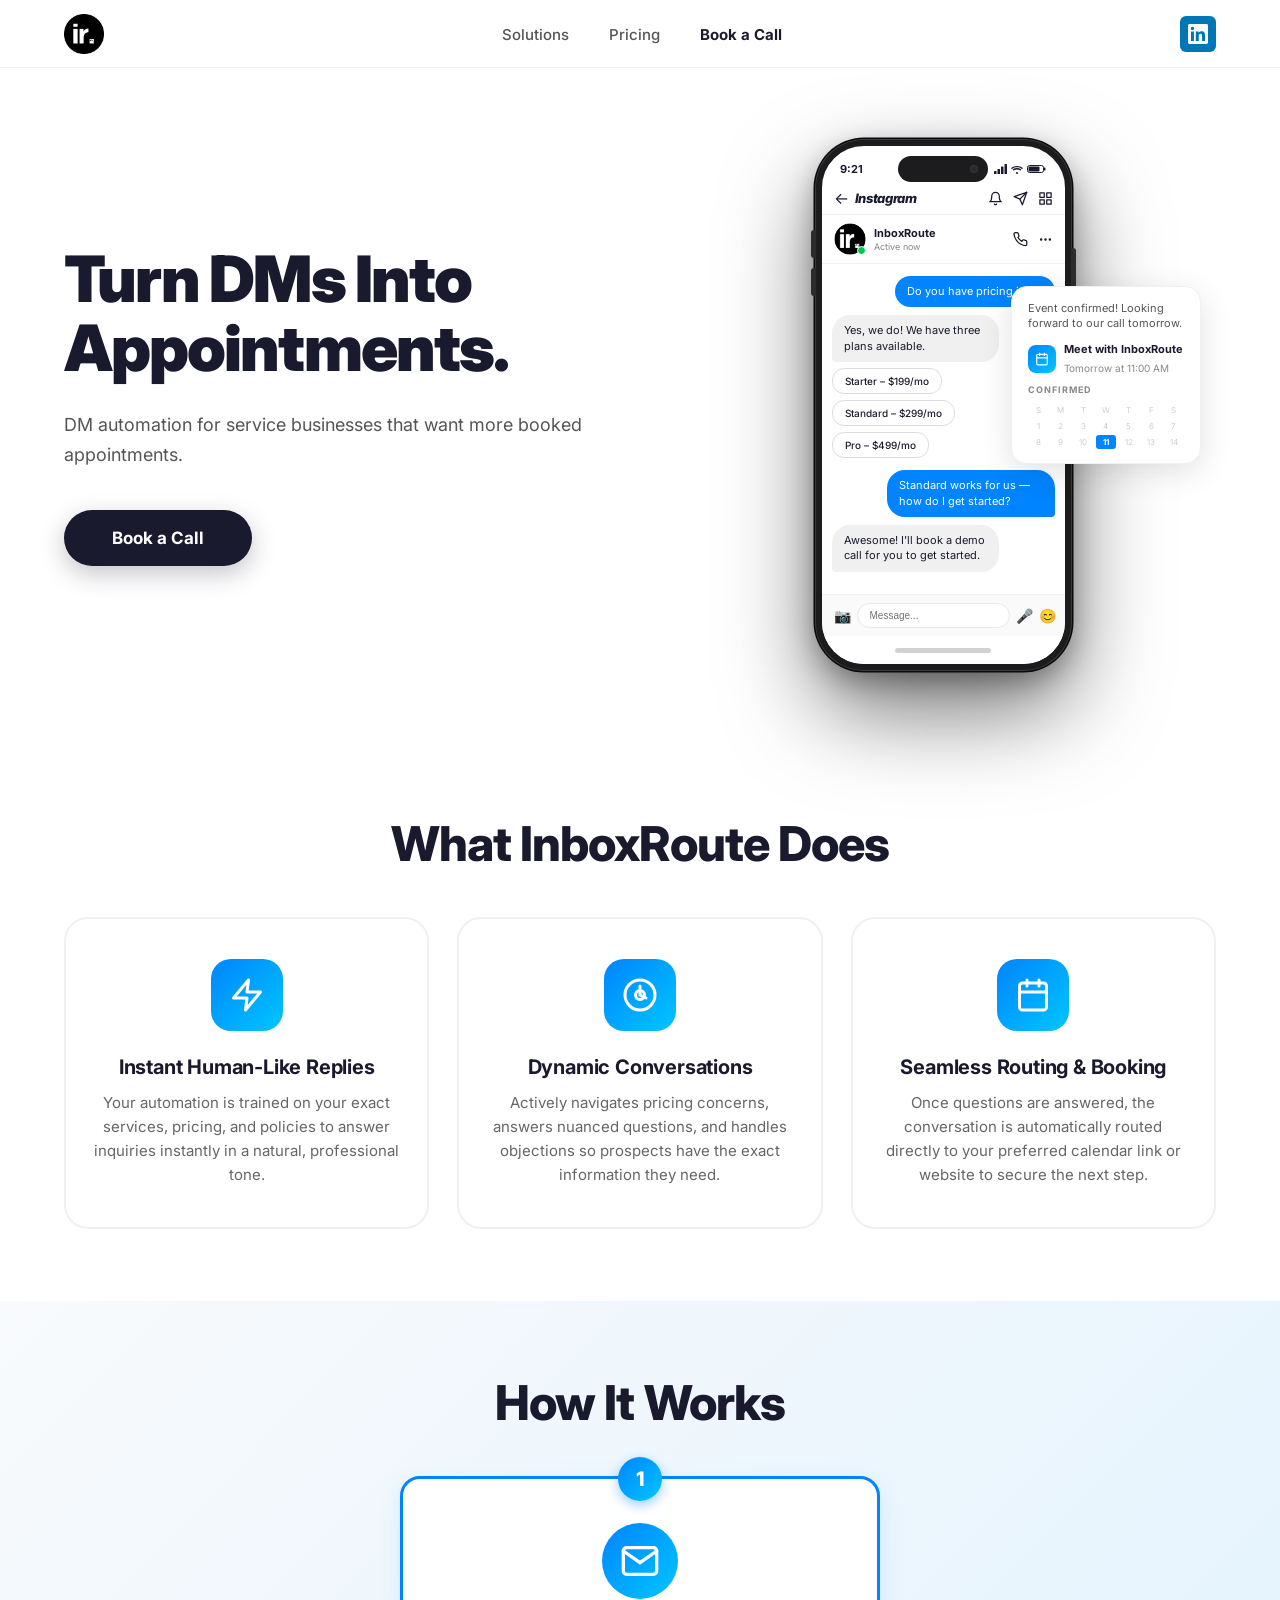
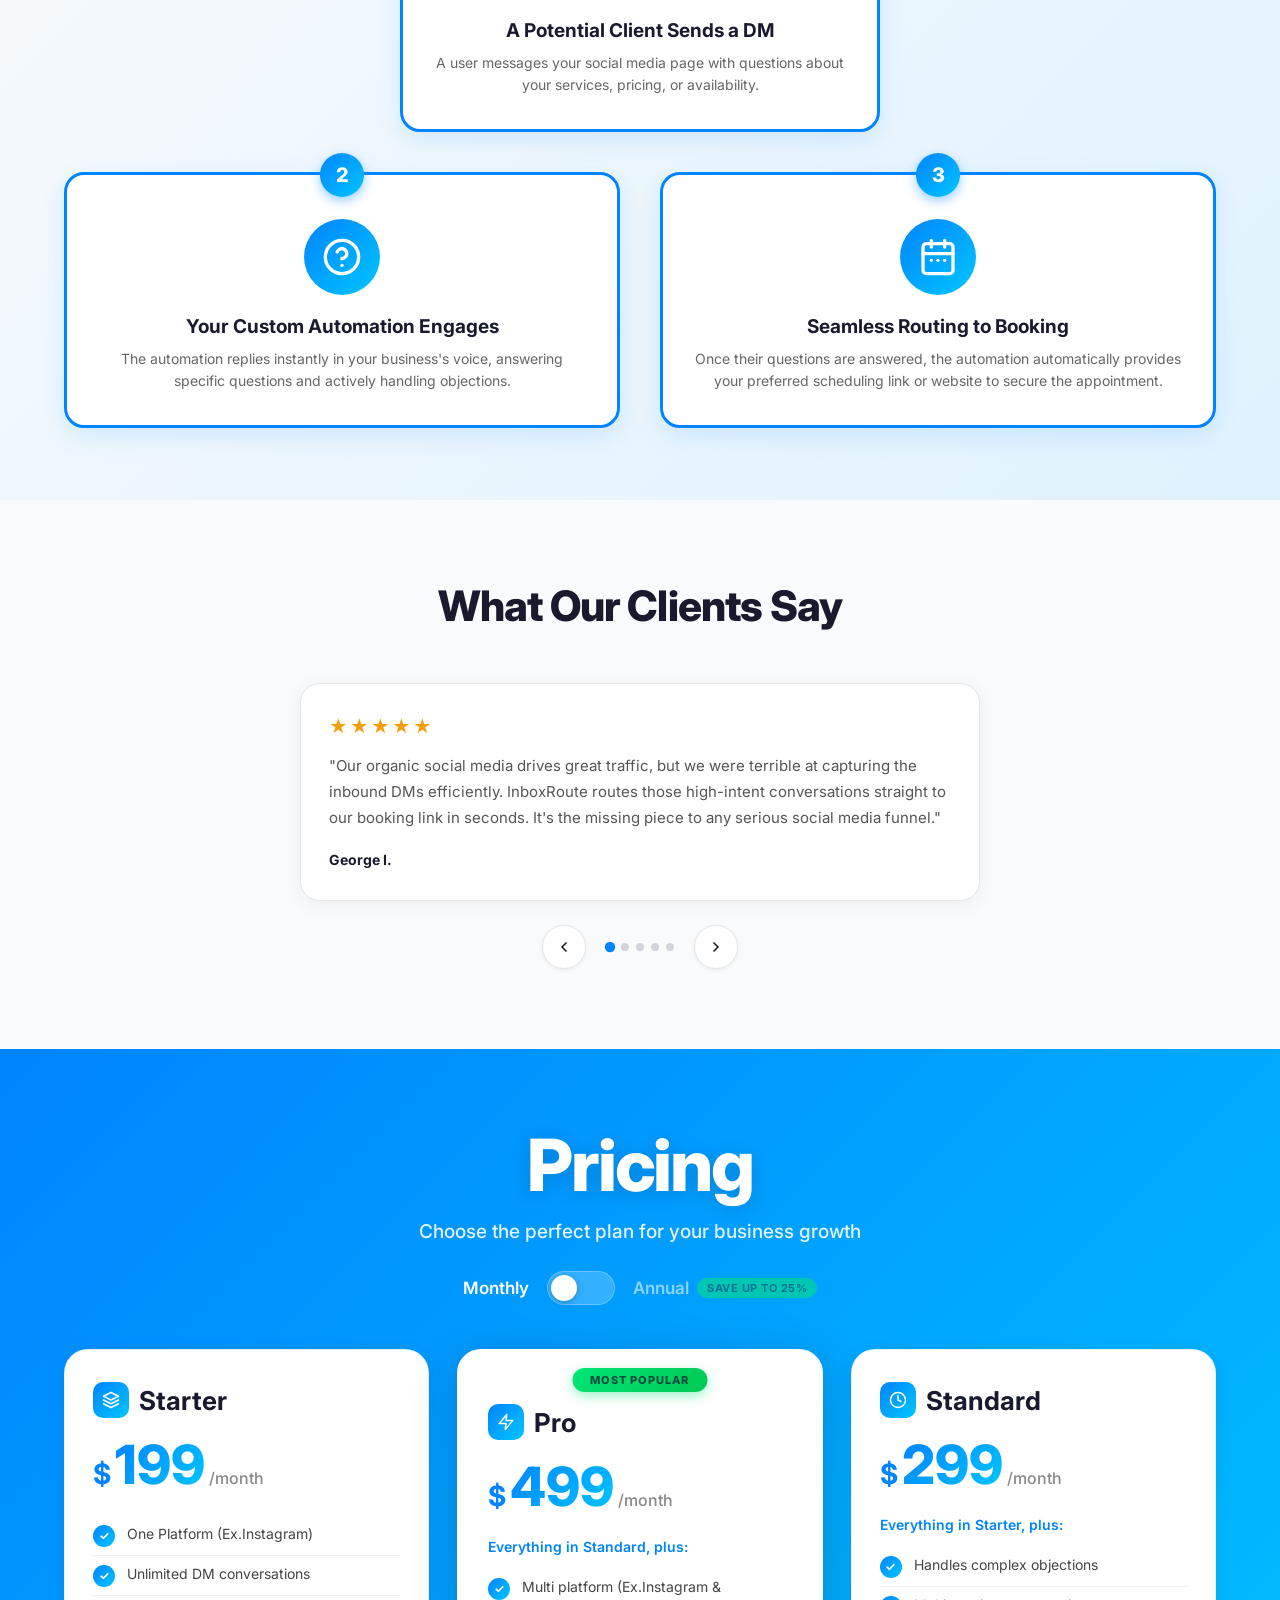
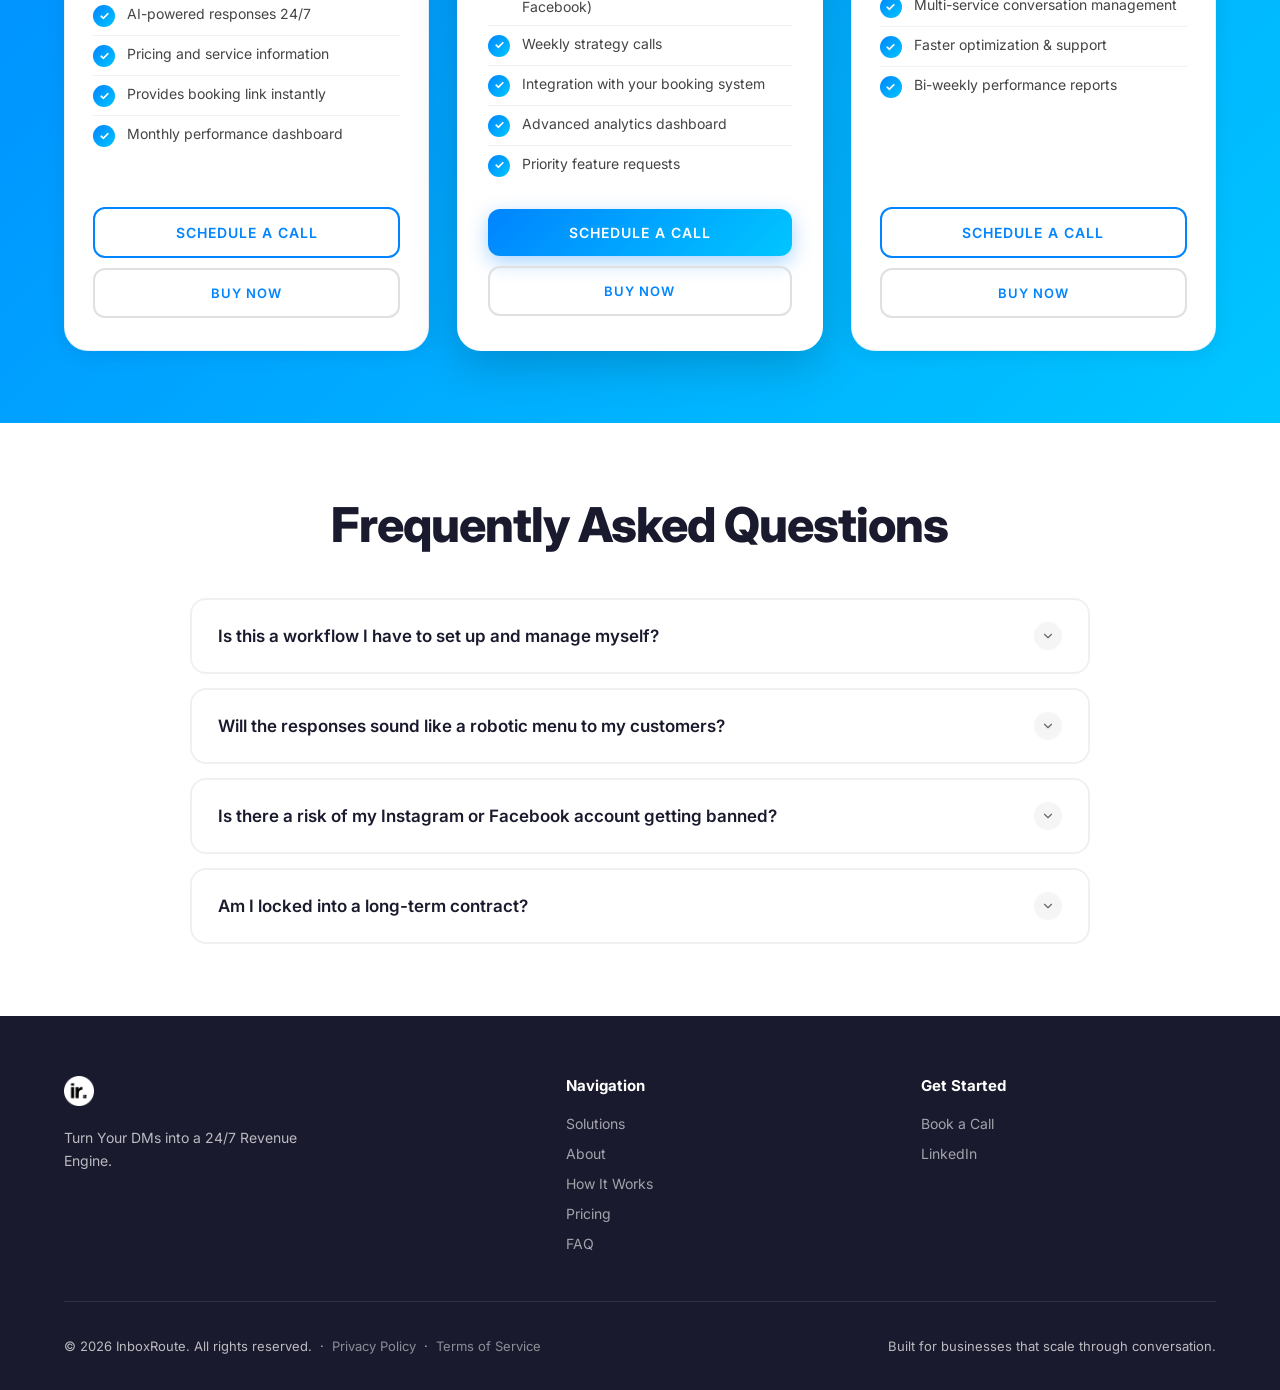
==== index.html @ c1c2c9fc "Update pricing copy and fix FAQ question grammar Co-Authored-By: Claude Sonnet 4.6 <noreply@anthropi" ====
<!DOCTYPE html>
<html lang="en">
<head>
  <meta charset="UTF-8">
  <meta name="viewport" content="width=device-width, initial-scale=1.0">
  <meta name="description" content="Turn Instagram &amp; Facebook DMs into booked calls automatically. InboxRoute builds custom AI conversation workflows that reply, qualify, and close — 24/7.">
  <link rel="canonical" href="https://www.inboxroute.net/">
  <meta property="og:type" content="website">
  <meta property="og:site_name" content="InboxRoute">
  <meta property="og:title" content="InboxRoute | Turn DMs Into Appointments">
  <meta property="og:description" content="Turn Instagram &amp; Facebook DMs into booked calls automatically. InboxRoute builds custom AI conversation workflows that reply, qualify, and close — 24/7.">
  <meta property="og:url" content="https://www.inboxroute.net/">
  <meta property="og:image" content="https://www.inboxroute.net/og-image.png">
  <meta property="og:image:width" content="1200">
  <meta property="og:image:height" content="630">
  <meta property="og:image:alt" content="InboxRoute — Turn Your DMs into a 24/7 Revenue Engine">
  <meta name="twitter:card" content="summary">
  <meta name="twitter:title" content="InboxRoute | Turn DMs Into Appointments">
  <meta name="twitter:description" content="Turn Instagram &amp; Facebook DMs into booked calls automatically. InboxRoute builds custom AI conversation workflows that reply, qualify, and close — 24/7.">
  <meta name="twitter:image" content="https://www.inboxroute.net/og-image.png">
  <title>InboxRoute | Turn DMs Into Appointments</title>
  <link rel="icon" type="image/x-icon" href="/favicon.ico">
  <link rel="apple-touch-icon" sizes="180x180" href="/apple-touch-icon.png">
  <link rel="icon" type="image/png" sizes="32x32" href="/favicon-32x32.png">
  <link rel="icon" type="image/png" sizes="16x16" href="/favicon-16x16.png">
  <link rel="preconnect" href="https://fonts.googleapis.com">
  <link rel="preconnect" href="https://fonts.gstatic.com" crossorigin>
  <link href="https://fonts.googleapis.com/css2?family=Inter:wght@400;700;800&display=swap" rel="stylesheet">
  <link rel="stylesheet" href="/main.css">
  <style>
    .pricing-screenshot {
      text-align: center;
      margin: 32px 0;
    }

    .pricing-screenshot img {
      max-width: 100%;
      border-radius: 12px;
      box-shadow: 0 4px 24px rgba(0,0,0,0.10);
    }

    /* ─── HERO ────────────────────────────────────────────── */
    .hero-section {
      padding: 0;
      background: #fff;
    }

    .hero {
      display: grid;
      grid-template-columns: 1fr 1fr;
      align-items: center;
      gap: 60px;
      padding: 72px clamp(24px, 5%, 80px);
      max-width: 1500px;
      margin: 0 auto;
    }

    .hero-content {
      max-width: 580px;
    }

    .hero-content h1 {
      font-size: clamp(36px, 5vw, 64px);
      font-weight: 900;
      color: #1a1a2e;
      line-height: 1.08;
      letter-spacing: -0.03em;
      margin-bottom: 28px;
    }

    .hero-content p {
      font-size: clamp(15px, 1.5vw, 18px);
      line-height: 1.65;
      color: #555;
      margin-bottom: 40px;
      max-width: 520px;
    }

    .hero-cta {
      display: inline-block;
      padding: 18px 48px;
      background: #1a1a2e;
      color: white;
      text-decoration: none;
      border-radius: 50px;
      font-size: 17px;
      font-weight: 700;
      transition: all 0.3s ease;
      box-shadow: 0 8px 24px rgba(26,26,46,0.25);
    }

    .hero-cta:hover {
      background: #000;
      transform: translateY(-2px);
      box-shadow: 0 12px 32px rgba(26,26,46,0.35);
    }

    /* Phone mockup */
    .hero-visual {
      display: flex;
      justify-content: center;
      align-items: center;
      position: relative;
    }

    .phone-wrap {
      position: relative;
      width: 255px;
    }

    .phone-frame {
      width: 255px;
      background: #fff;
      border-radius: 48px;
      border: 6px solid #1c1c1e;
      box-shadow:
        0 0 0 1px #3a3a3c,
        0 0 0 2.5px #0a0a0a,
        inset 0 0 0 1px rgba(255,255,255,0.05),
        0 40px 90px rgba(0,0,0,0.55),
        0 10px 28px rgba(0,0,0,0.32);
      overflow: hidden;
      position: relative;
    }

    /* Dynamic Island pill */
    .phone-notch {
      width: 90px;
      height: 26px;
      background: #1c1c1e;
      border-radius: 13px;
      flex-shrink: 0;
      display: flex;
      align-items: center;
      justify-content: flex-end;
      padding-right: 10px;
    }

    .phone-camera {
      width: 8px;
      height: 8px;
      background: #2a2a2c;
      border: 1.5px solid rgba(255,255,255,0.06);
      border-radius: 50%;
    }

    /* Side hardware buttons */
    .phone-side-btn {
      position: absolute;
      background: #2c2c2e;
      z-index: 3;
    }

    .phone-vol-up {
      left: -5px;
      top: 90px;
      width: 5px;
      height: 28px;
      border-radius: 3px 0 0 3px;
    }

    .phone-vol-down {
      left: -5px;
      top: 128px;
      width: 5px;
      height: 28px;
      border-radius: 3px 0 0 3px;
    }

    .phone-power {
      right: -5px;
      top: 108px;
      width: 5px;
      height: 52px;
      border-radius: 0 3px 3px 0;
    }

    /* Home indicator */
    .phone-home-bar {
      height: 28px;
      display: flex;
      align-items: center;
      justify-content: center;
      background: #fff;
    }

    .phone-home-pill {
      width: 96px;
      height: 5px;
      background: rgba(0,0,0,0.18);
      border-radius: 3px;
    }

    .phone-top-bar {
      display: grid;
      grid-template-columns: 1fr auto 1fr;
      align-items: center;
      padding: 10px 18px 2px;
      font-size: 11px;
      font-weight: 700;
      color: #1a1a2e;
    }

    .phone-status-icons {
      display: flex;
      align-items: center;
      gap: 4px;
      justify-self: end;
    }

    /* Instagram-style top nav */
    .phone-ig-nav {
      display: flex;
      align-items: center;
      justify-content: space-between;
      padding: 6px 12px 8px;
      border-bottom: 1px solid #f0f0f0;
    }

    .phone-ig-nav-left {
      display: flex;
      align-items: center;
      gap: 6px;
    }

    .phone-ig-back {
      font-size: 16px;
      color: #1a1a2e;
      line-height: 1;
    }

    .phone-ig-logo {
      font-size: 13px;
      font-weight: 800;
      color: #1a1a2e;
      font-style: italic;
      letter-spacing: -0.3px;
    }

    .phone-ig-nav-icons {
      display: flex;
      align-items: center;
      gap: 10px;
    }

    .phone-ig-nav-icons svg {
      width: 15px;
      height: 15px;
      stroke: #1a1a2e;
    }

    /* DM thread header */
    .phone-header {
      display: flex;
      align-items: center;
      gap: 8px;
      padding: 8px 12px;
      border-bottom: 1px solid #f0f0f0;
    }

    .phone-header-back {
      font-size: 18px;
      color: #1a1a2e;
    }

    .phone-header-avatar-wrap {
      position: relative;
      flex-shrink: 0;
    }

    .phone-header-avatar {
      width: 32px;
      height: 32px;
      border-radius: 50%;
      object-fit: cover;
      display: block;
    }

    .phone-online-dot {
      position: absolute;
      bottom: 0;
      right: 0;
      width: 9px;
      height: 9px;
      background: #00c853;
      border-radius: 50%;
      border: 1.5px solid white;
    }

    .phone-header-info {
      flex: 1;
    }

    .phone-header-name {
      font-size: 11px;
      font-weight: 700;
      color: #1a1a2e;
    }

    .phone-header-status {
      font-size: 9px;
      color: #888;
      margin-top: 1px;
    }

    .phone-header-actions {
      display: flex;
      gap: 10px;
    }

    .phone-header-actions svg {
      width: 15px;
      height: 15px;
      stroke: #1a1a2e;
    }

    .phone-chat {
      padding: 12px 10px;
      display: flex;
      flex-direction: column;
      gap: 8px;
      background: #fff;
      min-height: 330px;
    }

    .bubble {
      max-width: 75%;
      padding: 8px 12px;
      border-radius: 18px;
      font-size: 11px;
      line-height: 1.4;
    }

    .bubble-out {
      background: #0084ff;
      color: white;
      border-bottom-right-radius: 4px;
      align-self: flex-end;
    }

    .bubble-in {
      background: #f0f0f0;
      color: #1a1a2e;
      border-bottom-left-radius: 4px;
      align-self: flex-start;
    }

    .option-btn {
      background: white;
      border: 1px solid #ddd;
      border-radius: 12px;
      padding: 6px 12px;
      font-size: 10px;
      font-weight: 500;
      color: #1a1a2e;
      align-self: flex-start;
      margin-top: -2px;
    }

    .phone-input-bar {
      display: flex;
      align-items: center;
      gap: 6px;
      padding: 8px 12px;
      border-top: 1px solid #f0f0f0;
      background: #fafafa;
    }

    .phone-input-bar input {
      flex: 1;
      border: 1px solid #e8e8e8;
      border-radius: 20px;
      padding: 6px 12px;
      font-size: 10px;
      outline: none;
      color: #999;
      background: white;
    }

    .phone-input-icon {
      font-size: 14px;
      color: #aaa;
      line-height: 1;
    }

    .bubble-gap {
      margin-top: 4px;
    }

    /* Floating calendar card */
    .float-card {
      position: absolute;
      left: calc(50% + 68px);
      top: 38%;
      margin-top: -55px;
      background: white;
      border-radius: 16px;
      padding: 14px 16px;
      box-shadow: 0 8px 32px rgba(0,0,0,0.12);
      width: 190px;
      border: 1px solid #f0f0f0;
      animation: float 3s ease-in-out infinite;
      z-index: 10;
      will-change: transform;
    }

    .float-card-confirm {
      right: -130px;
      top: 40px;
    }

    @keyframes float {
      0%, 100% { transform: translateY(0); }
      50% { transform: translateY(-8px); }
    }

    .float-card-text {
      font-size: 11px;
      color: #555;
      line-height: 1.4;
      margin-bottom: 10px;
    }

    .float-card-meeting {
      display: flex;
      align-items: center;
      gap: 8px;
      margin-bottom: 8px;
    }

    .float-card-icon {
      width: 28px;
      height: 28px;
      background: linear-gradient(135deg, #0084ff, #00c6ff);
      border-radius: 8px;
      display: flex;
      align-items: center;
      justify-content: center;
      flex-shrink: 0;
    }

    .float-card-meeting-info strong {
      display: block;
      font-size: 11px;
      font-weight: 700;
      color: #1a1a2e;
    }

    .float-card-meeting-info span {
      font-size: 10px;
      color: #888;
    }

    .float-confirmed {
      font-size: 9px;
      font-weight: 700;
      color: #888;
      letter-spacing: 1px;
      text-transform: uppercase;
      margin-bottom: 8px;
    }

    .float-mini-cal {
      display: grid;
      grid-template-columns: repeat(7, 1fr);
      gap: 2px;
    }

    .float-mini-cal span {
      text-align: center;
      font-size: 8px;
      padding: 2px;
      color: #ccc;
      border-radius: 3px;
    }

    .float-mini-cal span.active {
      background: #0084ff;
      color: white;
      font-weight: 700;
    }

    /* ─── MOBILE HERO VISUAL ───────────────────────────────── */
    .mobile-chat-view {
      display: none;
      width: 100%;
    }

    .mobile-hero-card {
      background: linear-gradient(145deg, #1a1a2e 0%, #1e2d5a 100%);
      border-radius: 28px;
      padding: 28px 24px 24px;
      margin-bottom: 14px;
      position: relative;
      overflow: hidden;
    }

    .mobile-hero-card::before {
      content: '';
      position: absolute;
      top: -60px;
      right: -60px;
      width: 180px;
      height: 180px;
      background: radial-gradient(circle, rgba(0,132,255,0.12) 0%, transparent 70%);
      pointer-events: none;
    }

    .mobile-live-badge {
      display: inline-flex;
      align-items: center;
      gap: 6px;
      background: rgba(0,200,83,0.15);
      border: 1px solid rgba(0,200,83,0.3);
      border-radius: 20px;
      padding: 4px 12px;
      font-size: 11px;
      font-weight: 700;
      color: #00c853;
      letter-spacing: 0.5px;
      margin-bottom: 24px;
    }

    .mobile-live-dot {
      width: 7px;
      height: 7px;
      background: #00c853;
      border-radius: 50%;
      animation: pulse-dot 2s ease-in-out infinite;
    }

    @keyframes pulse-dot {
      0%, 100% { opacity: 1; transform: scale(1); }
      50% { opacity: 0.5; transform: scale(0.8); }
    }

    .mobile-flow {
      display: flex;
      flex-direction: column;
      gap: 20px;
      position: relative;
    }

    /* Single connector line from centre of icon 1 to centre of icon 3 */
    .mobile-flow::before {
      content: '';
      position: absolute;
      left: 19px;
      top: 20px;
      bottom: 20px;
      width: 2px;
      background: rgba(255,255,255,0.12);
      z-index: 0;
    }

    .mobile-flow-step {
      display: flex;
      align-items: flex-start;
      gap: 16px;
      position: relative;
      z-index: 1;
    }

    .mobile-flow-icon-wrap {
      flex: 0 0 40px;
      height: 40px;
      border-radius: 14px;
      display: flex;
      align-items: center;
      justify-content: center;
    }

    .mobile-flow-icon-wrap.step-dm {
      background: rgba(255,255,255,0.1);
    }

    .mobile-flow-icon-wrap.step-ai {
      background: linear-gradient(135deg, #0084ff, #00c6ff);
    }

    .mobile-flow-icon-wrap.step-booked {
      background: linear-gradient(135deg, #00c853, #00e676);
    }

    .mobile-flow-label {
      flex: 1;
      min-width: 0;
      padding-top: 2px;
      text-align: left;
    }

    .mobile-flow-title {
      font-size: 14px;
      font-weight: 700;
      color: #fff;
      margin-bottom: 4px;
    }

    .mobile-flow-sub {
      font-size: 12px;
      color: rgba(255,255,255,0.55);
    }

    .mobile-stats-row {
      display: grid;
      grid-template-columns: repeat(3, 1fr);
      gap: 10px;
    }

    .mobile-stat-card {
      background: white;
      border-radius: 18px;
      padding: 16px 8px;
      border: 1px solid #f0f0f0;
      box-shadow: 0 4px 16px rgba(0,0,0,0.06);
      display: flex;
      flex-direction: column;
      align-items: center;
      justify-content: center;
      text-align: center;
    }

    .mobile-stat-number {
      font-size: 22px;
      font-weight: 900;
      color: #1a1a2e;
      letter-spacing: -0.03em;
      line-height: 1;
      margin-bottom: 5px;
      display: block;
      width: 100%;
      text-align: center;
    }

    .mobile-stat-label {
      font-size: 10px;
      color: #888;
      font-weight: 600;
      text-transform: uppercase;
      letter-spacing: 0.5px;
      display: block;
      width: 100%;
      text-align: center;
    }

    /* ─── SECTIONS ────────────────────────────────────────── */
    section {
      padding: 72px clamp(24px, 5%, 80px);
    }

    .section-inner {
      max-width: 1440px;
      margin: 0 auto;
    }

    .section-title {
      text-align: center;
      font-size: clamp(28px, 4vw, 48px);
      font-weight: 800;
      color: #1a1a2e;
      letter-spacing: -0.02em;
      margin-bottom: 44px;
    }

    /* ─── FEATURES ────────────────────────────────────────── */
    #solutions {
      background: #fff;
    }

    .features-grid {
      display: grid;
      grid-template-columns: repeat(3, 1fr);
      gap: 28px;
    }

    .feature-card {
      text-align: center;
      padding: 40px 28px;
      border: 2px solid #f0f0f0;
      border-radius: 24px;
      transition: all 0.4s cubic-bezier(0.34,1.56,0.64,1);
    }

    .feature-card:hover {
      border-color: #0084ff;
      transform: translateY(-6px);
      box-shadow: 0 20px 60px rgba(0,132,255,0.15);
    }

    .feature-icon {
      width: 72px;
      height: 72px;
      margin: 0 auto 24px;
      background: linear-gradient(135deg, #0084ff, #00c6ff);
      border-radius: 20px;
      display: flex;
      align-items: center;
      justify-content: center;
      transition: transform 0.4s cubic-bezier(0.34,1.56,0.64,1);
    }

    .feature-card:hover .feature-icon {
      transform: scale(1.1);
      box-shadow: 0 8px 24px rgba(0,132,255,0.3);
    }

    .feature-title {
      font-size: 20px;
      font-weight: 700;
      color: #1a1a2e;
      margin-bottom: 12px;
      letter-spacing: -0.01em;
    }

    .feature-desc {
      font-size: 15px;
      line-height: 1.6;
      color: #666;
    }

    /* ─── HOW IT WORKS ────────────────────────────────────── */
    #how-it-works {
      background: linear-gradient(135deg, #f8fafc 0%, #e0f2fe 100%);
    }

    .hiw-inner {
      max-width: 1320px;
      margin: 0 auto;
    }

    .steps-grid {
      display: grid;
      grid-template-columns: 1fr 1fr;
      gap: 40px;
    }

    .step-1 {
      grid-column: 1 / 3;
      display: flex;
      justify-content: center;
    }

    .step-1 .step-card {
      max-width: 480px;
      width: 100%;
    }

    .step-card {
      position: relative;
      text-align: center;
      padding: 44px 28px 32px;
      background: white;
      border-radius: 20px;
      border: 3px solid #0084ff;
      box-shadow: 0 8px 24px rgba(0,132,255,0.12);
      transition: all 0.4s cubic-bezier(0.34,1.56,0.64,1);
    }

    .step-card:hover {
      transform: translateY(-6px);
      box-shadow: 0 20px 60px rgba(0,132,255,0.2);
    }

    .step-num {
      position: absolute;
      top: -22px;
      left: 50%;
      transform: translateX(-50%);
      width: 44px;
      height: 44px;
      background: linear-gradient(135deg, #0084ff, #00c6ff);
      color: white;
      border-radius: 50%;
      display: flex;
      align-items: center;
      justify-content: center;
      font-size: 20px;
      font-weight: 800;
      box-shadow: 0 4px 12px rgba(0,132,255,0.4);
    }

    .step-icon {
      width: 76px;
      height: 76px;
      margin: 0 auto 20px;
      background: linear-gradient(135deg, #0084ff, #00c6ff);
      border-radius: 50%;
      display: flex;
      align-items: center;
      justify-content: center;
    }

    .step-title {
      font-size: 19px;
      font-weight: 700;
      color: #1a1a2e;
      margin-bottom: 10px;
    }

    .step-desc {
      font-size: 14px;
      line-height: 1.6;
      color: #666;
    }

    /* ─── PRICING ─────────────────────────────────────────── */
    #pricing {
      background: linear-gradient(135deg, #0084ff 0%, #00c6ff 100%);
      padding: 72px 5%;
    }

    /* ─── TESTIMONIALS ───────────────────────────────────── */
    #testimonials {
      background: #f8fafc;
      padding: 80px 5%;
    }

    .testimonials-inner {
      max-width: 1200px;
      margin: 0 auto;
    }

    .testimonials-heading {
      text-align: center;
      font-size: clamp(28px, 4vw, 42px);
      font-weight: 800;
      color: #1a1a2e;
      letter-spacing: -0.02em;
      margin-bottom: 52px;
    }

    .testimonial-card {
      background: #fff;
      border: 1.5px solid #e5e7eb;
      border-radius: 20px;
      padding: 32px 28px;
      display: flex;
      flex-direction: column;
      gap: 16px;
      box-shadow: 0 4px 20px rgba(0,0,0,0.05);
      transition: border-color 0.2s, box-shadow 0.2s, transform 0.2s;
    }

    .testimonial-card:hover {
      border-color: #0084ff;
      box-shadow: 0 8px 32px rgba(0,132,255,0.1);
      transform: translateY(-3px);
    }

    .stars {
      color: #f59e0b;
      font-size: 18px;
      letter-spacing: 2px;
    }

    .testimonial-quote {
      font-size: 15px;
      line-height: 1.75;
      color: #555;
      flex: 1;
    }

    .testimonial-author {
      font-size: 14px;
      font-weight: 700;
      color: #1a1a2e;
      margin-top: 4px;
    }

    @media (max-width: 640px) {
      #testimonials { padding: 56px 5%; }
    }

    .pricing-inner {
      max-width: 1440px;
      margin: 0 auto;
    }

    .pricing-head {
      text-align: center;
      margin-bottom: 44px;
    }

    .pricing-head h2 {
      font-size: clamp(40px, 6vw, 72px);
      font-weight: 800;
      color: white;
      letter-spacing: -0.03em;
      margin-bottom: 12px;
      text-shadow: 0 4px 20px rgba(0,0,0,0.15);
    }

    .pricing-head p {
      font-size: clamp(15px, 1.5vw, 19px);
      color: rgba(255,255,255,0.9);
      font-weight: 500;
    }

    .billing-toggle {
      display: flex;
      align-items: center;
      justify-content: center;
      gap: 18px;
      margin-top: 28px;
    }

    .toggle-label {
      font-size: 17px;
      font-weight: 600;
      color: white;
      display: flex;
      align-items: center;
      gap: 8px;
      transition: opacity 0.3s;
    }

    .toggle-label.dim { opacity: 0.55; }

    .toggle-switch {
      position: relative;
      width: 68px;
      height: 34px;
      background: rgba(255,255,255,0.2);
      border: 1px solid rgba(255,255,255,0.25);
      border-radius: 17px;
      cursor: pointer;
      transition: background 0.3s;
    }

    .toggle-knob {
      position: absolute;
      top: 3px;
      left: 3px;
      width: 26px;
      height: 26px;
      background: white;
      border-radius: 50%;
      box-shadow: 0 2px 6px rgba(0,0,0,0.2);
      transition: left 0.35s cubic-bezier(0.68,-0.55,0.265,1.55);
    }

    .toggle-switch.on .toggle-knob { left: 37px; }

    .save-badge {
      background: #00e676;
      color: #004d40;
      padding: 3px 10px;
      border-radius: 10px;
      font-size: 11px;
      font-weight: 700;
      text-transform: uppercase;
      letter-spacing: 0.5px;
    }

    .plans-grid {
      display: grid;
      grid-template-columns: repeat(3, 1fr);
      gap: 28px;
      margin-top: 44px;
    }

    .plan-card {
      background: white;
      border-radius: 24px;
      padding: 32px 28px;
      position: relative;
      display: flex;
      flex-direction: column;
      border: 1px solid rgba(0,132,255,0.1);
      box-shadow: 0 4px 20px rgba(0,0,0,0.08);
      transition: all 0.4s cubic-bezier(0.34,1.56,0.64,1);
    }

    .plan-card:hover {
      transform: translateY(-6px);
      box-shadow: 0 20px 50px rgba(0,0,0,0.18);
    }

    .plan-card.featured {
      border: 3px solid white;
      box-shadow: 0 12px 48px rgba(0,0,0,0.2);
      padding-top: 52px;
    }

    .most-popular {
      position: absolute;
      top: 16px;
      left: 50%;
      transform: translateX(-50%);
      background: linear-gradient(135deg, #00e676, #00c853);
      color: #004d40;
      padding: 5px 18px;
      border-radius: 20px;
      font-size: 11px;
      font-weight: 800;
      text-transform: uppercase;
      letter-spacing: 1px;
      white-space: nowrap;
      box-shadow: 0 4px 12px rgba(0,230,118,0.4);
    }

    .plan-name-row {
      display: flex;
      align-items: center;
      gap: 10px;
      margin-bottom: 20px;
    }

    .plan-icon {
      width: 36px;
      height: 36px;
      background: linear-gradient(135deg, #0084ff, #00c6ff);
      border-radius: 10px;
      display: flex;
      align-items: center;
      justify-content: center;
      flex-shrink: 0;
    }

    .plan-name {
      font-size: 26px;
      font-weight: 700;
      color: #1a1a2e;
    }

    .plan-price {
      display: flex;
      align-items: baseline;
      gap: 4px;
      margin-bottom: 24px;
    }

    .price-currency {
      font-size: 28px;
      font-weight: 700;
      color: #0084ff;
    }

    .price-amount {
      font-size: 54px;
      font-weight: 800;
      line-height: 1;
      background: linear-gradient(135deg, #0084ff, #00c6ff);
      -webkit-background-clip: text;
      -webkit-text-fill-color: transparent;
      background-clip: text;
      transition: opacity 0.2s ease, transform 0.2s ease;
    }

    .price-period {
      font-size: 16px;
      color: #888;
      font-weight: 500;
    }

    .plan-label {
      font-size: 14px;
      font-weight: 600;
      color: #0084ff;
      margin-bottom: 14px;
    }

    .plan-features {
      list-style: none;
      flex: 1;
      margin-bottom: 24px;
    }

    .plan-features li {
      display: flex;
      align-items: flex-start;
      gap: 12px;
      padding: 8px 0;
      font-size: 14px;
      color: #444;
      border-bottom: 1px solid rgba(0,0,0,0.05);
      line-height: 1.4;
    }

    .plan-features li:last-child { border-bottom: none; }

    .plan-features li::before {
      content: '✓';
      width: 22px;
      height: 22px;
      min-width: 22px;
      background: linear-gradient(135deg, #0084ff, #00c6ff);
      color: white;
      border-radius: 50%;
      display: flex;
      align-items: center;
      justify-content: center;
      font-size: 12px;
      font-weight: 700;
      margin-top: 1px;
    }

    .plan-btns {
      display: flex;
      flex-direction: column;
      gap: 10px;
    }

    .btn-schedule {
      width: 100%;
      padding: 15px;
      border-radius: 12px;
      border: none;
      font-size: 14px;
      font-weight: 600;
      letter-spacing: 1px;
      text-transform: uppercase;
      cursor: pointer;
      transition: all 0.3s;
      text-decoration: none;
      text-align: center;
      display: block;
    }

    .btn-primary {
      background: linear-gradient(135deg, #0084ff, #00c6ff);
      color: white;
      box-shadow: 0 6px 20px rgba(0,132,255,0.35);
    }

    .btn-primary:hover {
      transform: translateY(-2px);
      box-shadow: 0 10px 28px rgba(0,132,255,0.45);
    }

    .btn-outline {
      background: white;
      color: #0084ff;
      border: 2px solid #0084ff;
    }

    .btn-outline:hover {
      background: #0084ff;
      color: white;
      transform: translateY(-2px);
    }

    .btn-ghost {
      background: transparent;
      color: #0084ff;
      border: 2px solid #e0e0e0;
      font-size: 13px;
    }

    .btn-ghost:hover {
      border-color: #0084ff;
      background: #f8fafc;
      transform: translateY(-2px);
    }

    /* ─── FAQ ─────────────────────────────────────────────── */
    #faq {
      background: #fff;
    }

    .faq-inner {
      max-width: 900px;
      margin: 0 auto;
    }

    .faq-list {
      display: flex;
      flex-direction: column;
      gap: 14px;
    }

    .faq-item {
      border: 2px solid #f0f0f0;
      border-radius: 16px;
      overflow: hidden;
      transition: all 0.3s;
    }

    .faq-item:hover { border-color: #0084ff; }

    .faq-item.open {
      border-color: #0084ff;
      box-shadow: 0 6px 28px rgba(0,132,255,0.12);
    }

    .faq-q {
      display: flex;
      justify-content: space-between;
      align-items: center;
      padding: 22px 26px;
      cursor: pointer;
      -webkit-user-select: none;
      user-select: none;
    }

    .faq-q-text {
      font-size: 17px;
      font-weight: 600;
      color: #1a1a2e;
      flex: 1;
      transition: color 0.3s;
    }

    .faq-item.open .faq-q-text { color: #0084ff; }

    .faq-chevron {
      width: 28px;
      height: 28px;
      border-radius: 50%;
      background: #f5f5f5;
      display: flex;
      align-items: center;
      justify-content: center;
      margin-left: 16px;
      flex-shrink: 0;
      transition: all 0.3s;
    }

    .faq-item.open .faq-chevron {
      background: linear-gradient(135deg, #0084ff, #00c6ff);
      transform: rotate(180deg);
    }

    .faq-chevron svg {
      width: 14px;
      height: 14px;
      stroke: #666;
      transition: stroke 0.3s;
    }

    .faq-item.open .faq-chevron svg { stroke: white; }

    .faq-a {
      max-height: 0;
      overflow: hidden;
      transition: max-height 0.4s ease, padding 0.4s ease;
      padding: 0 26px;
    }

    .faq-item.open .faq-a {
      max-height: 400px;
      padding: 0 26px 22px;
    }

    .faq-a p {
      font-size: 15px;
      line-height: 1.7;
      color: #666;
    }

    /* ─── RESPONSIVE ──────────────────────────────────────── */
    @media (max-width: 1024px) {
      .features-grid,
      .plans-grid {
        grid-template-columns: 1fr;
        max-width: 480px;
        margin-left: auto;
        margin-right: auto;
      }

      .steps-grid {
        grid-template-columns: 1fr;
      }

      .step-1 {
        grid-column: 1;
      }

      .step-1 .step-card {
        max-width: 100%;
      }

    }

    @media (max-width: 900px) {
      section {
        padding: 60px clamp(20px, 5%, 60px);
      }

      .hero {
        grid-template-columns: 1fr;
        text-align: center;
        padding: 60px clamp(20px, 5%, 60px);
        gap: 48px;
      }

      .hero-content {
        max-width: 100%;
      }

      .hero-content p {
        margin-left: auto;
        margin-right: auto;
      }

      .phone-frame {
        text-align: left;
      }
    }

    @media (max-width: 600px) {
      /* ── Section spacing ── */
      section {
        padding: 48px 5%;
      }

      #pricing {
        padding: 48px 5%;
      }

      .hero {
        min-height: 0;
        padding: 48px 5%;
        gap: 16px;
      }

      /* Hide the CTA in hero-content; show it below the visual instead */
      .hero-content .hero-cta { display: none; }

      .hero-cta-mobile {
        display: block;
        margin: 24px auto 0;
        text-align: center;
      }

      .hero-content h1 {
        line-height: 1.15;
      }

      .section-title {
        font-size: 24px;
        margin-bottom: 32px;
      }

      /* ── Phone / mobile visual ── */
      .phone-wrap,
      .float-card {
        display: none;
      }

      .mobile-chat-view {
        display: block;
      }

      /* ── Features ── */
      .features-grid {
        gap: 14px;
      }

      .feature-card {
        padding: 24px 18px;
      }

      .feature-icon {
        width: 56px;
        height: 56px;
        margin-bottom: 14px;
      }

      .feature-title {
        font-size: 17px;
        margin-bottom: 8px;
      }

      .feature-desc {
        font-size: 14px;
      }

      /* ── How it works ── */
      .steps-grid {
        gap: 24px;
      }

      .step-card {
        padding: 36px 18px 22px;
      }

      .step-icon {
        width: 60px;
        height: 60px;
        margin-bottom: 14px;
      }

      .step-title {
        font-size: 17px;
      }

      /* ── Pricing ── */
      .pricing-head {
        margin-bottom: 32px;
      }

      .pricing-head h2 {
        font-size: clamp(28px, 8vw, 40px);
      }

      .plans-grid {
        gap: 14px;
        margin-top: 32px;
      }

      .plan-card {
        padding: 24px 18px;
      }

      .plan-card.featured {
        padding-top: 44px;
      }

      .price-amount {
        font-size: 44px;
      }

      .plan-name {
        font-size: 22px;
      }

      /* ── FAQ ── */
      .faq-q {
        padding: 16px 18px;
      }

      .faq-q-text {
        font-size: 15px;
      }

      .faq-a,
      .faq-item.open .faq-a {
        padding-left: 18px;
        padding-right: 18px;
      }

      /* ── Billing toggle ── */
      .billing-toggle {
        flex-wrap: wrap;
        gap: 12px;
      }
    }
  </style>
  <script type="application/ld+json">
  {
    "@context": "https://schema.org",
    "@type": "Organization",
    "name": "InboxRoute",
    "url": "https://www.inboxroute.net",
    "logo": {
      "@type": "ImageObject",
      "url": "https://www.inboxroute.net/InboxRoute_Logo_transparent.png"
    },
    "description": "AI-powered DM automation that turns Instagram and TikTok messages into booked calls and closed deals.",
    "contactPoint": {
      "@type": "ContactPoint",
      "contactType": "sales",
      "url": "https://calendly.com/inboxroute-ai/30min"
    }
  }
  </script>
  <script type="application/ld+json">
  {
    "@context": "https://schema.org",
    "@type": "WebSite",
    "name": "InboxRoute",
    "url": "https://www.inboxroute.net",
    "potentialAction": {
      "@type": "SearchAction",
      "target": {
        "@type": "EntryPoint",
        "urlTemplate": "https://www.inboxroute.net/?q={search_term_string}"
      },
      "query-input": "required name=search_term_string"
    }
  }
  </script>
  <script type="application/ld+json">
  {
    "@context": "https://schema.org",
    "@type": "SoftwareApplication",
    "name": "InboxRoute",
    "applicationCategory": "BusinessApplication",
    "operatingSystem": "Instagram, Facebook",
    "description": "Fully managed AI DM automation that turns Instagram and Facebook messages into booked calls and closed deals — 24/7.",
    "url": "https://www.inboxroute.net",
    "offers": [
      {
        "@type": "Offer",
        "name": "Starter",
        "price": "199",
        "priceCurrency": "USD",
        "priceSpecification": {
          "@type": "UnitPriceSpecification",
          "price": "199",
          "priceCurrency": "USD",
          "unitCode": "MON"
        }
      },
      {
        "@type": "Offer",
        "name": "Standard",
        "price": "299",
        "priceCurrency": "USD",
        "priceSpecification": {
          "@type": "UnitPriceSpecification",
          "price": "299",
          "priceCurrency": "USD",
          "unitCode": "MON"
        }
      },
      {
        "@type": "Offer",
        "name": "Pro",
        "price": "499",
        "priceCurrency": "USD",
        "priceSpecification": {
          "@type": "UnitPriceSpecification",
          "price": "499",
          "priceCurrency": "USD",
          "unitCode": "MON"
        }
      }
    ]
  }
  </script>
  <script type="application/ld+json">
  {
    "@context": "https://schema.org",
    "@type": "FAQPage",
    "mainEntity": [
      {
        "@type": "Question",
        "name": "Is this an automation I have to set up and manage myself?",
        "acceptedAnswer": {
          "@type": "Answer",
          "text": "No. InboxRoute is a fully managed service. We handle everything from the custom workflow design to the ongoing technical management. You never have to touch the technology."
        }
      },
      {
        "@type": "Question",
        "name": "Will the responses sound like a robotic menu to my customers?",
        "acceptedAnswer": {
          "@type": "Answer",
          "text": "Not at all. We use advanced language models to create natural, context-aware responses that adapt to each prospect. It sounds like a professional team member, not a script."
        }
      },
      {
        "@type": "Question",
        "name": "Is there a risk of my Instagram or Facebook account getting banned?",
        "acceptedAnswer": {
          "@type": "Answer",
          "text": "Account safety is our top priority. We build every workflow exclusively on Meta-approved infrastructure, fully within Instagram and Facebook's official messaging policies. This ensures your account remains completely safe and compliant with all platform rules."
        }
      },
      {
        "@type": "Question",
        "name": "Am I locked into a long-term contract?",
        "acceptedAnswer": {
          "@type": "Answer",
          "text": "No. We operate on a month-to-month basis with no long-term contracts. We believe in earning your business every single month by delivering real results."
        }
      }
    ]
  }
  </script>
</head>
<body>

<div id="site-nav">
<nav>
  <a href="/" class="nav-logo">
    <img src="InboxRoute_Logo_transparent.png" alt="InboxRoute" width="40" height="40">
  </a>

  <ul class="nav-links">
    <li><a href="/solutions">Solutions</a></li>
    <li><a href="/#pricing">Pricing</a></li>
    <li><a href="https://calendly.com/inboxroute-ai/30min" target="_blank" rel="noopener noreferrer" class="book-link">Book a Call</a></li>
  </ul>

  <div class="nav-right">
    <a href="https://www.linkedin.com/company/inboxroute" title="LinkedIn" target="_blank" rel="noopener noreferrer" class="linkedin-icon">
      <svg viewBox="0 0 24 24" xmlns="http://www.w3.org/2000/svg">
        <path d="M20.447 20.452h-3.554v-5.569c0-1.328-.027-3.037-1.852-3.037-1.853 0-2.136 1.445-2.136 2.939v5.667H9.351V9h3.414v1.561h.046c.477-.9 1.637-1.85 3.37-1.85 3.601 0 4.267 2.37 4.267 5.455v6.286zM5.337 7.433a2.062 2.062 0 01-2.063-2.065 2.064 2.064 0 112.063 2.065zm1.782 13.019H3.555V9h3.564v11.452zM22.225 0H1.771C.792 0 0 .774 0 1.729v20.542C0 23.227.792 24 1.771 24h20.451C23.2 24 24 23.227 24 22.271V1.729C24 .774 23.2 0 22.222 0h.003z"/>
      </svg>
    </a>
    <button type="button" class="hamburger" id="hamburger-btn" aria-label="Menu" aria-expanded="false">
      <span></span><span></span><span></span>
    </button>
  </div>
</nav>

<div class="mobile-menu" id="mobile-menu">
  <a href="/solutions">Solutions</a>
  <a href="/#pricing">Pricing</a>
  <a href="https://calendly.com/inboxroute-ai/30min" target="_blank" rel="noopener noreferrer">Book a Call</a>
  <a href="https://www.linkedin.com/company/inboxroute" target="_blank" rel="noopener noreferrer">
    <span class="mobile-li-icon">
      <svg viewBox="0 0 24 24" xmlns="http://www.w3.org/2000/svg"><path d="M20.447 20.452h-3.554v-5.569c0-1.328-.027-3.037-1.852-3.037-1.853 0-2.136 1.445-2.136 2.939v5.667H9.351V9h3.414v1.561h.046c.477-.9 1.637-1.85 3.37-1.85 3.601 0 4.267 2.37 4.267 5.455v6.286zM5.337 7.433a2.062 2.062 0 01-2.063-2.065 2.064 2.064 0 112.063 2.065zm1.782 13.019H3.555V9h3.564v11.452zM22.225 0H1.771C.792 0 0 .774 0 1.729v20.542C0 23.227.792 24 1.771 24h20.451C23.2 24 24 23.227 24 22.271V1.729C24 .774 23.2 0 22.222 0h.003z"/></svg>
    </span>
    LinkedIn
  </a>
</div>
</div>
<script>
  (function(){
    var btn = document.getElementById('hamburger-btn');
    if (btn) btn.addEventListener('click', function(){
      var open = document.getElementById('mobile-menu').classList.toggle('open');
      btn.setAttribute('aria-expanded', open);
    });
    document.querySelectorAll('#mobile-menu a').forEach(function(a){
      a.addEventListener('click', function(){
        document.getElementById('mobile-menu').classList.remove('open');
        if (btn) btn.setAttribute('aria-expanded', 'false');
      });
    });
    document.addEventListener('click', function(e){
      if (!e.target.closest('nav') && !e.target.closest('#mobile-menu')) {
        var m = document.getElementById('mobile-menu');
        if (m) m.classList.remove('open');
        if (btn) btn.setAttribute('aria-expanded', 'false');
      }
    });
  })();
</script>

<!-- ─── HERO ─────────────────────────────────────────────── -->
<section class="hero-section">
  <div class="hero">
    <div class="hero-content">
      <h1>Turn DMs Into Appointments.</h1>
      <p>DM automation for service businesses that want more booked appointments.</p>
      <a href="https://calendly.com/inboxroute-ai/30min" target="_blank" rel="noopener noreferrer" class="hero-cta">Book a Call</a>
    </div>

    <div class="hero-visual">
      <div class="phone-wrap">
        <!-- Side buttons -->
        <div class="phone-side-btn phone-vol-up"></div>
        <div class="phone-side-btn phone-vol-down"></div>
        <div class="phone-side-btn phone-power"></div>
        <!-- Phone frame -->
        <div class="phone-frame">
          <div class="phone-top-bar">
            <span>9:21</span>
            <div class="phone-notch"><div class="phone-camera"></div></div>
            <div class="phone-status-icons">
              <!-- Signal bars -->
              <svg width="13" height="10" viewBox="0 0 13 10" fill="#1a1a2e">
                <rect x="0" y="7" width="2.5" height="3" rx="0.5"/>
                <rect x="3.5" y="5" width="2.5" height="5" rx="0.5"/>
                <rect x="7" y="2.5" width="2.5" height="7.5" rx="0.5"/>
                <rect x="10.5" y="0" width="2.5" height="10" rx="0.5"/>
              </svg>
              <!-- WiFi -->
              <svg width="12" height="9" viewBox="0 0 12 9" fill="none" stroke="#1a1a2e" stroke-linecap="round">
                <path d="M1 3.2C3.1 1.1 8.9 1.1 11 3.2" stroke-width="1.4"/>
                <path d="M2.6 4.8C4 3.4 8 3.4 9.4 4.8" stroke-width="1.4"/>
                <circle cx="6" cy="8" r="1" fill="#1a1a2e" stroke="none"/>
              </svg>
              <!-- Battery -->
              <svg width="20" height="10" viewBox="0 0 20 10" fill="none">
                <rect x="0.5" y="1.5" width="16" height="7" rx="2" stroke="#1a1a2e" stroke-width="1"/>
                <rect x="16.5" y="3.5" width="2" height="3" rx="0.5" fill="#1a1a2e"/>
                <rect x="1.5" y="2.5" width="11" height="5" rx="1" fill="#1a1a2e"/>
              </svg>
            </div>
          </div>
          <!-- Instagram-style top nav -->
          <div class="phone-ig-nav">
            <div class="phone-ig-nav-left">
              <span class="phone-ig-back">←</span>
              <span class="phone-ig-logo">Instagram</span>
            </div>
            <div class="phone-ig-nav-icons">
              <svg viewBox="0 0 24 24" fill="none" stroke-width="2" stroke-linecap="round" stroke-linejoin="round"><path d="M18 8A6 6 0 0 0 6 8c0 7-3 9-3 9h18s-3-2-3-9"/><path d="M13.73 21a2 2 0 0 1-3.46 0"/></svg>
              <svg viewBox="0 0 24 24" fill="none" stroke-width="2" stroke-linecap="round" stroke-linejoin="round"><line x1="22" y1="2" x2="11" y2="13"/><polygon points="22 2 15 22 11 13 2 9 22 2"/></svg>
              <svg viewBox="0 0 24 24" fill="none" stroke-width="2" stroke-linecap="round" stroke-linejoin="round"><rect x="3" y="3" width="7" height="7"/><rect x="14" y="3" width="7" height="7"/><rect x="14" y="14" width="7" height="7"/><rect x="3" y="14" width="7" height="7"/></svg>
            </div>
          </div>
          <!-- DM thread header -->
          <div class="phone-header">
            <div class="phone-header-avatar-wrap">
              <img src="InboxRoute Logo (2)_edited.jpg" alt="InboxRoute DM automation demo" class="phone-header-avatar" width="201" height="201">
              <div class="phone-online-dot"></div>
            </div>
            <div class="phone-header-info">
              <div class="phone-header-name">InboxRoute</div>
              <div class="phone-header-status">Active now</div>
            </div>
            <div class="phone-header-actions">
              <svg viewBox="0 0 24 24" fill="none" stroke-width="2" stroke-linecap="round" stroke-linejoin="round"><path d="M22 16.92v3a2 2 0 0 1-2.18 2 19.79 19.79 0 0 1-8.63-3.07A19.5 19.5 0 0 1 4.69 12a19.79 19.79 0 0 1-3.07-8.67A2 2 0 0 1 3.6 1.18h3a2 2 0 0 1 2 1.72c.127.96.361 1.903.7 2.81a2 2 0 0 1-.45 2.11L7.91 8.73a16 16 0 0 0 6.29 6.29l.94-1.94a2 2 0 0 1 2.11-.45 12.84 12.84 0 0 0 2.81.7A2 2 0 0 1 22 15.26z"/></svg>
              <svg viewBox="0 0 24 24" fill="none" stroke-width="2" stroke-linecap="round" stroke-linejoin="round"><circle cx="12" cy="12" r="1"/><circle cx="19" cy="12" r="1"/><circle cx="5" cy="12" r="1"/></svg>
            </div>
          </div>
          <div class="phone-chat">
            <div class="bubble bubble-out">Do you have pricing info?</div>
            <div class="bubble bubble-in">Yes, we do! We have three plans available.</div>
            <div class="option-btn">Starter – $199/mo</div>
            <div class="option-btn">Standard – $299/mo</div>
            <div class="option-btn">Pro – $499/mo</div>
            <div class="bubble bubble-out bubble-gap">Standard works for us — how do I get started?</div>
            <div class="bubble bubble-in">Awesome! I'll book a demo call for you to get started.</div>
          </div>
          <div class="phone-input-bar">
            <span class="phone-input-icon">📷</span>
            <input type="text" placeholder="Message..." readonly>
            <span class="phone-input-icon">🎤</span>
            <span class="phone-input-icon">😊</span>
          </div>
          <div class="phone-home-bar"><div class="phone-home-pill"></div></div>
        </div>
      </div>

      <!-- Floating calendar card -->
      <div class="float-card">
        <div class="float-card-text">Event confirmed! Looking forward to our call tomorrow.</div>
        <div class="float-card-meeting">
          <div class="float-card-icon">
            <svg width="14" height="14" viewBox="0 0 24 24" fill="none">
              <rect x="3" y="4" width="18" height="18" rx="2" stroke="white" stroke-width="2"/>
              <path d="M8 2V6M16 2V6M3 10H21" stroke="white" stroke-width="2" stroke-linecap="round"/>
            </svg>
          </div>
          <div class="float-card-meeting-info">
            <strong>Meet with InboxRoute</strong>
            <span>Tomorrow at 11:00 AM</span>
          </div>
        </div>
        <div class="float-confirmed">CONFIRMED</div>
        <div class="float-mini-cal">
          <span>S</span><span>M</span><span>T</span><span>W</span><span>T</span><span>F</span><span>S</span>
          <span>1</span><span>2</span><span>3</span><span>4</span><span>5</span><span>6</span><span>7</span>
          <span>8</span><span>9</span><span>10</span><span class="active">11</span><span>12</span><span>13</span><span>14</span>
        </div>
      </div>

      <!-- Mobile-only hero visual (replaces phone mockup on small screens) -->
      <div class="mobile-chat-view">

        <!-- Dark flow card -->
        <div class="mobile-hero-card">
          <div class="mobile-live-badge">
            <div class="mobile-live-dot"></div>
            Automation Active
          </div>

          <div class="mobile-flow">
            <div class="mobile-flow-step">
              <div class="mobile-flow-icon-wrap step-dm">
                <svg width="18" height="18" viewBox="0 0 24 24" fill="none" stroke="rgba(255,255,255,0.8)" stroke-width="2" stroke-linecap="round" stroke-linejoin="round">
                  <path d="M21 15a2 2 0 0 1-2 2H7l-4 4V5a2 2 0 0 1 2-2h14a2 2 0 0 1 2 2z"/>
                </svg>
              </div>
              <div class="mobile-flow-label">
                <div class="mobile-flow-title">DM arrives</div>
                <div class="mobile-flow-sub">"Do you have pricing info?"</div>
              </div>
            </div>

            <div class="mobile-flow-step">
              <div class="mobile-flow-icon-wrap step-ai">
                <svg width="18" height="18" viewBox="0 0 24 24" fill="none" stroke="white" stroke-width="2" stroke-linecap="round" stroke-linejoin="round">
                  <polygon points="13 2 3 14 12 14 11 22 21 10 12 10 13 2"/>
                </svg>
              </div>
              <div class="mobile-flow-label">
                <div class="mobile-flow-title">Workflow replies instantly</div>
                <div class="mobile-flow-sub">Answers, qualifies &amp; closes</div>
              </div>
            </div>

            <div class="mobile-flow-step">
              <div class="mobile-flow-icon-wrap step-booked">
                <svg width="18" height="18" viewBox="0 0 24 24" fill="none" stroke="white" stroke-width="2.5" stroke-linecap="round" stroke-linejoin="round">
                  <polyline points="20 6 9 17 4 12"/>
                </svg>
              </div>
              <div class="mobile-flow-label">
                <div class="mobile-flow-title">Appointment booked</div>
                <div class="mobile-flow-sub">Tomorrow at 11:00 AM — confirmed</div>
              </div>
            </div>
          </div>
        </div>

        <!-- Stats row -->
        <div class="mobile-stats-row">
          <div class="mobile-stat-card">
            <div class="mobile-stat-number">24/7</div>
            <div class="mobile-stat-label">Always On</div>
          </div>
          <div class="mobile-stat-card">
            <div class="mobile-stat-number">100%</div>
            <div class="mobile-stat-label">DMs Answered</div>
          </div>
          <div class="mobile-stat-card">
            <div class="mobile-stat-number">0</div>
            <div class="mobile-stat-label">Missed Leads</div>
          </div>
        </div>

        <!-- CTA shown below the visual on mobile -->
        <a href="https://calendly.com/inboxroute-ai/30min" target="_blank" rel="noopener noreferrer" class="hero-cta hero-cta-mobile">Book a Call</a>

      </div>
    </div>
  </div>
</section>

<!-- ─── FEATURES ─────────────────────────────────────────── -->
<section id="solutions">
  <div class="section-inner">
    <h2 class="section-title">What InboxRoute Does</h2>
    <div class="features-grid">
      <div class="feature-card">
        <div class="feature-icon">
          <svg width="36" height="36" viewBox="0 0 24 24" fill="none">
            <path d="M13 2L3 14H12L11 22L21 10H12L13 2Z" stroke="white" stroke-width="2" stroke-linecap="round" stroke-linejoin="round"/>
          </svg>
        </div>
        <h3 class="feature-title">Instant Human-Like Replies</h3>
        <p class="feature-desc">Your automation is trained on your exact services, pricing, and policies to answer inquiries instantly in a natural, professional tone.</p>
      </div>
      <div class="feature-card">
        <div class="feature-icon">
          <svg width="36" height="36" viewBox="0 0 24 24" fill="none">
            <circle cx="12" cy="12" r="3" stroke="white" stroke-width="2"/>
            <path d="M12 2C6.48 2 2 6.48 2 12C2 17.52 6.48 22 12 22C17.52 22 22 17.52 22 12C22 6.48 17.52 2 12 2Z" stroke="white" stroke-width="2"/>
            <path d="M12 6V12L16 14" stroke="white" stroke-width="2" stroke-linecap="round"/>
          </svg>
        </div>
        <h3 class="feature-title">Dynamic Conversations</h3>
        <p class="feature-desc">Actively navigates pricing concerns, answers nuanced questions, and handles objections so prospects have the exact information they need.</p>
      </div>
      <div class="feature-card">
        <div class="feature-icon">
          <svg width="36" height="36" viewBox="0 0 24 24" fill="none">
            <rect x="3" y="4" width="18" height="18" rx="2" stroke="white" stroke-width="2"/>
            <path d="M8 2V6M16 2V6M3 10H21" stroke="white" stroke-width="2" stroke-linecap="round"/>
          </svg>
        </div>
        <h3 class="feature-title">Seamless Routing & Booking</h3>
        <p class="feature-desc">Once questions are answered, the conversation is automatically routed directly to your preferred calendar link or website to secure the next step.</p>
      </div>
    </div>
  </div>
</section>

<!-- ─── HOW IT WORKS ─────────────────────────────────────── -->
<section id="how-it-works">
  <div class="hiw-inner">
    <h2 class="section-title">How It Works</h2>
    <div class="steps-grid">
      <div class="step-1">
        <div class="step-card">
          <div class="step-num">1</div>
          <div class="step-icon">
            <svg width="40" height="40" viewBox="0 0 24 24" fill="none">
              <path d="M4 4H20C21.1 4 22 4.9 22 6V18C22 19.1 21.1 20 20 20H4C2.9 20 2 19.1 2 18V6C2 4.9 2.9 4 4 4Z" stroke="white" stroke-width="2"/>
              <path d="M22 6L12 13L2 6" stroke="white" stroke-width="2" stroke-linecap="round"/>
            </svg>
          </div>
          <h3 class="step-title">A Potential Client Sends a DM</h3>
          <p class="step-desc">A user messages your social media page with questions about your services, pricing, or availability.</p>
        </div>
      </div>
      <div class="step-card">
        <div class="step-num">2</div>
        <div class="step-icon">
          <svg width="40" height="40" viewBox="0 0 24 24" fill="none">
            <circle cx="12" cy="12" r="10" stroke="white" stroke-width="2"/>
            <path d="M9.09 9C9.33 8.33 9.79 7.77 10.4 7.41C11.01 7.05 11.73 6.92 12.43 7.04C13.13 7.16 13.76 7.52 14.22 8.06C14.67 8.61 14.92 9.29 14.92 10C14.92 12 11.92 13 11.92 13" stroke="white" stroke-width="2" stroke-linecap="round"/>
            <circle cx="12" cy="17" r="1" fill="white"/>
          </svg>
        </div>
        <h3 class="step-title">Your Custom Automation Engages</h3>
        <p class="step-desc">The automation replies instantly in your business's voice, answering specific questions and actively handling objections.</p>
      </div>
      <div class="step-card">
        <div class="step-num">3</div>
        <div class="step-icon">
          <svg width="40" height="40" viewBox="0 0 24 24" fill="none">
            <rect x="3" y="4" width="18" height="18" rx="2" stroke="white" stroke-width="2"/>
            <path d="M8 2V6M16 2V6M3 10H21" stroke="white" stroke-width="2" stroke-linecap="round"/>
            <circle cx="8" cy="14" r="1" fill="white"/>
            <circle cx="12" cy="14" r="1" fill="white"/>
            <circle cx="16" cy="14" r="1" fill="white"/>
          </svg>
        </div>
        <h3 class="step-title">Seamless Routing to Booking</h3>
        <p class="step-desc">Once their questions are answered, the automation automatically provides your preferred scheduling link or website to secure the appointment.</p>
      </div>
    </div>
  </div>
</section>

<!-- ─── TESTIMONIALS ─────────────────────────────────────── -->
<section id="testimonials">
  <div class="testimonials-inner">
    <h2 class="testimonials-heading">What Our Clients Say</h2>
    <div class="testimonial-carousel">
      <div class="carousel-track">

        <div class="testimonial-slide active">
          <div class="testimonial-card">
            <div class="stars">★★★★★</div>
            <p class="testimonial-quote">"Our organic social media drives great traffic, but we were terrible at capturing the inbound DMs efficiently. InboxRoute routes those high-intent conversations straight to our booking link in seconds. It's the missing piece to any serious social media funnel."</p>
            <p class="testimonial-author">George I.</p>
          </div>
        </div>

        <div class="testimonial-slide">
          <div class="testimonial-card">
            <div class="stars">★★★★★</div>
            <p class="testimonial-quote">"Weekends used to be a dead zone for our sales pipeline because nobody was manning the inbox. InboxRoute changed that overnight. It actively qualifies and books clients on Saturdays and Sundays while our actual team is completely logged off. Massive game changer for our business."</p>
            <p class="testimonial-author">Eugene B.</p>
          </div>
        </div>

        <div class="testimonial-slide">
          <div class="testimonial-card">
            <div class="stars">★★★★★</div>
            <p class="testimonial-quote">"I tried building automated replies through Meta in the past and it was a massive headache. The team at InboxRoute handles everything from start to finish. It's a completely hands-off experience, and the custom workflow they built handles objections perfectly. Highly recommend if you want your time back."</p>
            <p class="testimonial-author">Ethan B.</p>
          </div>
        </div>

        <div class="testimonial-slide">
          <div class="testimonial-card">
            <div class="stars">★★★★★</div>
            <p class="testimonial-quote">"Incredible service. It doesn't just blindly send links to people; it actually holds a dynamic conversation and answers questions based on our exact policies. It's exactly like having a dedicated 24/7 receptionist for your social media channels."</p>
            <p class="testimonial-author">Dylan S.</p>
          </div>
        </div>

        <div class="testimonial-slide">
          <div class="testimonial-card">
            <div class="stars">★★★★★</div>
            <p class="testimonial-quote">"I was initially worried an automated system would sound robotic and turn off potential clients, but InboxRoute's setup sounds incredibly natural. It answers specific questions about our services and routes them straight to our booking link. Our conversion rate from messages has never been higher."</p>
            <p class="testimonial-author">Jackson L.</p>
          </div>
        </div>

      </div>
      <div class="carousel-controls">
        <button type="button" class="carousel-btn carousel-prev" aria-label="Previous testimonial"><svg viewBox="0 0 24 24" fill="none" stroke="currentColor" stroke-width="2.5" stroke-linecap="round" stroke-linejoin="round"><polyline points="15 18 9 12 15 6"></polyline></svg></button>
        <div class="carousel-dots">
          <button type="button" class="carousel-dot active" aria-label="Testimonial 1"></button>
          <button type="button" class="carousel-dot" aria-label="Testimonial 2"></button>
          <button type="button" class="carousel-dot" aria-label="Testimonial 3"></button>
          <button type="button" class="carousel-dot" aria-label="Testimonial 4"></button>
          <button type="button" class="carousel-dot" aria-label="Testimonial 5"></button>
        </div>
        <button type="button" class="carousel-btn carousel-next" aria-label="Next testimonial"><svg viewBox="0 0 24 24" fill="none" stroke="currentColor" stroke-width="2.5" stroke-linecap="round" stroke-linejoin="round"><polyline points="9 18 15 12 9 6"></polyline></svg></button>
      </div>
    </div>
  </div>
</section>

<!-- ─── PRICING ──────────────────────────────────────────── -->
<section id="pricing">
  <div class="pricing-inner">
    <div class="pricing-head">
      <h2>Pricing</h2>
      <p>Choose the perfect plan for your business growth</p>
      <div class="billing-toggle">
        <span class="toggle-label" id="lbl-monthly">Monthly</span>
        <div class="toggle-switch" id="billing-toggle" onclick="toggleBilling()">
          <div class="toggle-knob"></div>
        </div>
        <span class="toggle-label dim" id="lbl-annual">
          Annual <span class="save-badge">Save up to 25%</span>
        </span>
      </div>
    </div>

    <div class="plans-grid">
      <!-- Starter -->
      <div class="plan-card">
        <div class="plan-name-row">
          <div class="plan-icon">
            <svg width="18" height="18" viewBox="0 0 24 24" fill="none">
              <path d="M12 2L2 7L12 12L22 7L12 2Z" stroke="white" stroke-width="2" stroke-linecap="round" stroke-linejoin="round"/>
              <path d="M2 17L12 22L22 17M2 12L12 17L22 12" stroke="white" stroke-width="2" stroke-linecap="round" stroke-linejoin="round"/>
            </svg>
          </div>
          <span class="plan-name">Starter</span>
        </div>
        <div class="plan-price">
          <span class="price-currency">$</span>
          <span class="price-amount" data-monthly="199" data-annual="149">199</span>
          <span class="price-period">/month</span>
        </div>
        <ul class="plan-features">
          <li>One Platform (Ex.Instagram)</li>
          <li>Unlimited DM conversations</li>
          <li>AI-powered responses 24/7</li>
          <li>Pricing and service information</li>
          <li>Provides booking link instantly</li>
          <li>Monthly performance dashboard</li>
        </ul>
        <div class="plan-btns">
          <a href="https://calendly.com/inboxroute-ai/30min" target="_blank" rel="noopener noreferrer" class="btn-schedule btn-outline">Schedule a Call</a>
          <a href="https://buy.stripe.com/aFa28s28f8D8dCm64W18c02" target="_blank" rel="noopener noreferrer" class="btn-schedule btn-ghost">Buy Now</a>
        </div>
      </div>

      <!-- Pro (featured) -->
      <div class="plan-card featured">
        <div class="most-popular">MOST POPULAR</div>
        <div class="plan-name-row">
          <div class="plan-icon">
            <svg width="18" height="18" viewBox="0 0 24 24" fill="none">
              <path d="M13 2L3 14H12L11 22L21 10H12L13 2Z" stroke="white" stroke-width="2" stroke-linecap="round" stroke-linejoin="round"/>
            </svg>
          </div>
          <span class="plan-name">Pro</span>
        </div>
        <div class="plan-price">
          <span class="price-currency">$</span>
          <span class="price-amount" data-monthly="499" data-annual="374">499</span>
          <span class="price-period">/month</span>
        </div>
        <p class="plan-label">Everything in Standard, plus:</p>
        <ul class="plan-features">
          <li>Multi platform (Ex.Instagram & Facebook)</li>
          <li>Weekly strategy calls</li>
          <li>Integration with your booking system</li>
          <li>Advanced analytics dashboard</li>
          <li>Priority feature requests</li>
        </ul>
        <div class="plan-btns">
          <a href="https://calendly.com/inboxroute-ai/30min" target="_blank" rel="noopener noreferrer" class="btn-schedule btn-primary">Schedule a Call</a>
          <a href="https://buy.stripe.com/eVq4gAfZ5aLgfKufFw18c00" target="_blank" rel="noopener noreferrer" class="btn-schedule btn-ghost">Buy Now</a>
        </div>
      </div>

      <!-- Standard -->
      <div class="plan-card">
        <div class="plan-name-row">
          <div class="plan-icon">
            <svg width="18" height="18" viewBox="0 0 24 24" fill="none">
              <circle cx="12" cy="12" r="10" stroke="white" stroke-width="2"/>
              <path d="M12 6V12L16 14" stroke="white" stroke-width="2" stroke-linecap="round"/>
            </svg>
          </div>
          <span class="plan-name">Standard</span>
        </div>
        <div class="plan-price">
          <span class="price-currency">$</span>
          <span class="price-amount" data-monthly="299" data-annual="224">299</span>
          <span class="price-period">/month</span>
        </div>
        <p class="plan-label">Everything in Starter, plus:</p>
        <ul class="plan-features">
          <li>Handles complex objections</li>
          <li>Multi-service conversation management</li>
          <li>Faster optimization & support</li>
          <li>Bi-weekly performance reports</li>
        </ul>
        <div class="plan-btns">
          <a href="https://calendly.com/inboxroute-ai/30min" target="_blank" rel="noopener noreferrer" class="btn-schedule btn-outline">Schedule a Call</a>
          <a href="https://buy.stripe.com/4gMbJ28wD5qW8i2alc18c01" target="_blank" rel="noopener noreferrer" class="btn-schedule btn-ghost">Buy Now</a>
        </div>
      </div>
    </div>
  </div>
</section>

<!-- ─── FAQ ───────────────────────────────────────────────── -->
<section id="faq">
  <div class="faq-inner">
    <h2 class="section-title">Frequently Asked Questions</h2>
    <div class="faq-list">
      <div class="faq-item">
        <div class="faq-q" onclick="toggleFaq(this)">
          <span class="faq-q-text">Is this a workflow I have to set up and manage myself?</span>
          <div class="faq-chevron">
            <svg viewBox="0 0 24 24" fill="none"><path d="M6 9L12 15L18 9" stroke-width="2" stroke-linecap="round" stroke-linejoin="round"/></svg>
          </div>
        </div>
        <div class="faq-a">
          <p>No. InboxRoute is a fully managed service. We handle everything from the custom workflow design to the ongoing technical management. You never have to touch the technology.</p>
        </div>
      </div>
      <div class="faq-item">
        <div class="faq-q" onclick="toggleFaq(this)">
          <span class="faq-q-text">Will the responses sound like a robotic menu to my customers?</span>
          <div class="faq-chevron">
            <svg viewBox="0 0 24 24" fill="none"><path d="M6 9L12 15L18 9" stroke-width="2" stroke-linecap="round" stroke-linejoin="round"/></svg>
          </div>
        </div>
        <div class="faq-a">
          <p>Not at all. We use advanced language models to create natural, context-aware responses that adapt to each prospect. It sounds like a professional team member, not a script.</p>
        </div>
      </div>
      <div class="faq-item">
        <div class="faq-q" onclick="toggleFaq(this)">
          <span class="faq-q-text">Is there a risk of my Instagram or Facebook account getting banned?</span>
          <div class="faq-chevron">
            <svg viewBox="0 0 24 24" fill="none"><path d="M6 9L12 15L18 9" stroke-width="2" stroke-linecap="round" stroke-linejoin="round"/></svg>
          </div>
        </div>
        <div class="faq-a">
          <p>Account safety is our top priority. We build every workflow exclusively on Meta-approved infrastructure, fully within Instagram and Facebook's official messaging policies. This ensures your account remains completely safe and compliant with all platform rules.</p>
        </div>
      </div>
      <div class="faq-item">
        <div class="faq-q" onclick="toggleFaq(this)">
          <span class="faq-q-text">Am I locked into a long-term contract?</span>
          <div class="faq-chevron">
            <svg viewBox="0 0 24 24" fill="none"><path d="M6 9L12 15L18 9" stroke-width="2" stroke-linecap="round" stroke-linejoin="round"/></svg>
          </div>
        </div>
        <div class="faq-a">
          <p>No. We operate on a month-to-month basis with no long-term contracts. We believe in earning your business every single month by delivering real results.</p>
        </div>
      </div>
    </div>
  </div>
</section>

<div id="site-footer">
<footer>
  <div class="footer-inner">
    <div class="footer-top">
      <div class="footer-brand">
        <div class="footer-logo-wrap">
          <img src="InboxRoute_Logo_transparent.png" alt="InboxRoute" class="footer-logo-img" width="40" height="40">
        </div>
        <p>Turn Your DMs into a 24/7 Revenue Engine.</p>
      </div>
      <div class="footer-col">
        <h4>Navigation</h4>
        <ul>
          <li><a href="/solutions">Solutions</a></li>
          <li><a href="/about">About</a></li>
          <li><a href="/#how-it-works">How It Works</a></li>
          <li><a href="/#pricing">Pricing</a></li>
          <li><a href="/#faq">FAQ</a></li>
        </ul>
      </div>
      <div class="footer-col">
        <h4>Get Started</h4>
        <ul>
          <li><a href="https://calendly.com/inboxroute-ai/30min" target="_blank" rel="noopener noreferrer">Book a Call</a></li>
          <li><a href="https://www.linkedin.com/company/inboxroute" target="_blank" rel="noopener noreferrer">LinkedIn</a></li>
        </ul>
      </div>
    </div>
    <div class="footer-bottom">
      <span>&copy; 2026 InboxRoute. All rights reserved. &nbsp;·&nbsp; <a href="/privacy" class="footer-legal-link">Privacy Policy</a> &nbsp;·&nbsp; <a href="/terms" class="footer-legal-link">Terms of Service</a></span>
      <span>Built for businesses that scale through conversation.</span>
    </div>
  </div>
</footer>
</div>

<script>
  // Billing toggle
  let isAnnual = false;

  function toggleBilling() {
    isAnnual = !isAnnual;
    const toggle = document.getElementById('billing-toggle');
    const lblMonthly = document.getElementById('lbl-monthly');
    const lblAnnual = document.getElementById('lbl-annual');

    toggle.classList.toggle('on', isAnnual);
    lblMonthly.classList.toggle('dim', isAnnual);
    lblAnnual.classList.toggle('dim', !isAnnual);

    document.querySelectorAll('.price-amount').forEach(el => {
      el.style.opacity = '0';
      el.style.transform = 'scale(0.85)';
      setTimeout(() => {
        el.textContent = isAnnual ? el.dataset.annual : el.dataset.monthly;
        el.style.opacity = '1';
        el.style.transform = 'scale(1)';
      }, 200);
    });
  }

  // FAQ accordion
  function toggleFaq(el) {
    const item = el.closest('.faq-item');
    const wasOpen = item.classList.contains('open');
    document.querySelectorAll('.faq-item').forEach(i => i.classList.remove('open'));
    if (!wasOpen) item.classList.add('open');
  }

  // Smooth nav scroll + active state
  document.querySelectorAll('a[href^="#"]').forEach(a => {
    a.addEventListener('click', function(e) {
      const target = document.querySelector(this.getAttribute('href'));
      if (target) {
        e.preventDefault();
        target.scrollIntoView({ behavior: 'smooth' });
      }
    });
  });

</script>
<script src="/carousel.js"></script>
</body>
</html>
---- main.css ----
/* ─── SHARED BASE ────────────────────────────────────────── */
*, *::before, *::after { margin: 0; padding: 0; box-sizing: border-box; }
html { scroll-behavior: smooth; }
body {
  font-family: 'Inter', -apple-system, BlinkMacSystemFont, 'Segoe UI', sans-serif;
  background: #fff;
  color: #1a1a2e;
  overflow-x: hidden;
}

/* ─── TESTIMONIAL CAROUSEL ──────────────────────────────── */
.testimonial-carousel {
  max-width: 680px;
  margin: 0 auto;
}

.carousel-track {
  position: relative;
}

.testimonial-slide {
  display: none;
}

.testimonial-slide.active {
  display: block;
  animation: carouselFade 0.4s ease;
}

@keyframes carouselFade {
  from { opacity: 0; transform: translateY(6px); }
  to   { opacity: 1; transform: translateY(0); }
}

.carousel-controls {
  display: flex;
  align-items: center;
  justify-content: center;
  gap: 20px;
  margin-top: 24px;
}

.carousel-btn {
  width: 44px;
  height: 44px;
  border-radius: 50%;
  border: 1.5px solid #e5e7eb;
  background: #fff;
  cursor: pointer;
  color: #1a1a2e;
  display: flex;
  align-items: center;
  justify-content: center;
  box-shadow: 0 1px 4px rgba(0,0,0,0.08);
  transition: border-color 0.2s, color 0.2s, box-shadow 0.2s, transform 0.2s;
  flex-shrink: 0;
}

.carousel-btn svg {
  width: 16px;
  height: 16px;
  display: block;
}

.carousel-btn:hover {
  border-color: #0084ff;
  color: #0084ff;
  box-shadow: 0 4px 12px rgba(0,132,255,0.18);
  transform: scale(1.06);
}

.carousel-dots {
  display: flex;
  gap: 7px;
  align-items: center;
}

.carousel-dot {
  width: 8px;
  height: 8px;
  border-radius: 50%;
  background: #d1d5db;
  cursor: pointer;
  border: none;
  padding: 0;
  transition: background 0.2s, transform 0.2s, width 0.2s;
}

.carousel-dot.active {
  background: #0084ff;
  transform: scale(1.3);
}

/* ─── CONTEXTUAL INTERNAL LINKS ──────────────────────────── */
.inline-link {
  color: #0084ff;
  text-decoration: none;
}

/* ─── GLOBAL NAV ─────────────────────────────────────────── */
#site-nav {
  position: sticky;
  top: 0;
  z-index: 100;
}

nav {
  background: rgba(255,255,255,0.92);
  -webkit-backdrop-filter: blur(12px);
  backdrop-filter: blur(12px);
  border-bottom: 1px solid rgba(0,0,0,0.07);
  padding: 0 5%;
  height: 68px;
  display: flex;
  align-items: center;
  justify-content: space-between;
}

.nav-logo {
  display: flex;
  align-items: center;
  gap: 10px;
  text-decoration: none;
}

.nav-logo img { height: 40px; width: auto; }

.nav-links {
  display: flex;
  align-items: center;
  gap: 40px;
  list-style: none;
}

.nav-links a {
  text-decoration: none;
  font-size: 15px;
  font-weight: 500;
  color: #555;
  transition: color 0.2s;
}

.nav-links a:hover { color: #1a1a2e; }

.nav-links .book-link {
  color: #1a1a2e;
  font-weight: 700;
}

.nav-right {
  display: flex;
  align-items: center;
  gap: 20px;
}

.linkedin-icon {
  width: 36px;
  height: 36px;
  background: #0077b5;
  border-radius: 6px;
  display: flex;
  align-items: center;
  justify-content: center;
  text-decoration: none;
  transition: opacity 0.2s, transform 0.2s;
  flex-shrink: 0;
}

.linkedin-icon:hover { opacity: 0.85; transform: translateY(-1px); }
.linkedin-icon svg { width: 20px; height: 20px; fill: white; }

.hamburger {
  display: none;
  flex-direction: column;
  gap: 5px;
  cursor: pointer;
  padding: 4px;
  background: none;
  border: none;
}

.hamburger span {
  display: block;
  width: 24px;
  height: 2px;
  background: #1a1a2e;
  border-radius: 2px;
  transition: all 0.3s;
}

.mobile-menu {
  display: none;
  position: fixed;
  top: 68px;
  left: 0;
  right: 0;
  background: white;
  border-bottom: 1px solid #f0f0f0;
  padding: 20px 5%;
  flex-direction: column;
  gap: 16px;
  z-index: 99;
  box-shadow: 0 8px 24px rgba(0,0,0,0.08);
}

.mobile-menu.open { display: flex; }

.mobile-menu a {
  text-decoration: none;
  font-size: 16px;
  font-weight: 500;
  color: #1a1a2e;
  padding: 14px 0;
  border-bottom: 1px solid #f5f5f5;
  display: flex;
  align-items: center;
  gap: 10px;
}

.mobile-menu a:last-child { border-bottom: none; }

.mobile-li-icon {
  width: 28px;
  height: 28px;
  background: #0077b5;
  border-radius: 5px;
  display: flex;
  align-items: center;
  justify-content: center;
  flex-shrink: 0;
}

.mobile-li-icon svg { width: 16px; height: 16px; fill: white; }

@media (max-width: 900px) {
  .nav-links { display: none; }
  .hamburger { display: flex; }
  .nav-right .linkedin-icon { display: none; }
}

/* Focus visible – keyboard accessibility */
:focus-visible {
  outline: 2px solid #7c3aed;
  outline-offset: 3px;
  border-radius: 4px;
}

/* ─── FOOTER BOTTOM PIN ─────────────────────────────────── */
body { min-height: 100vh; display: flex; flex-direction: column; }
#site-footer { margin-top: auto; }

/* ─── GLOBAL FOOTER ─────────────────────────────────────── */
.footer-logo-wrap {
  display: inline-block;
  margin-bottom: 16px;
}

.footer-logo-img {
  height: 30px;
  width: auto;
  display: block;
  filter: invert(1);
}

footer {
  background: #1a1a2e;
  color: rgba(255,255,255,0.7);
  padding: 60px 5% 36px;
  font-family: 'Inter', -apple-system, BlinkMacSystemFont, 'Segoe UI', sans-serif;
}

.footer-inner {
  max-width: 1200px;
  margin: 0 auto;
}

.footer-top {
  display: grid;
  grid-template-columns: 1.5fr 1fr 1fr;
  gap: 60px;
  padding-bottom: 48px;
  border-bottom: 1px solid rgba(255,255,255,0.1);
  margin-bottom: 36px;
}

.footer-brand p {
  font-size: 14px;
  line-height: 1.7;
  max-width: 280px;
}

.footer-col h4 {
  color: white;
  font-size: 15px;
  font-weight: 700;
  margin-bottom: 18px;
}

.footer-col ul {
  list-style: none;
  display: flex;
  flex-direction: column;
  gap: 10px;
  padding: 0;
  margin: 0;
}

.footer-col ul a {
  text-decoration: none;
  font-size: 14px;
  color: rgba(255,255,255,0.6);
  transition: color 0.2s;
}

.footer-col ul a:hover { color: white; }

.footer-bottom {
  display: flex;
  justify-content: space-between;
  align-items: center;
  font-size: 13px;
  flex-wrap: wrap;
  gap: 12px;
}

.footer-legal-link {
  color: rgba(255,255,255,0.5);
  text-decoration: none;
}

.footer-legal-link:hover { color: rgba(255,255,255,0.8); }

@media (max-width: 1024px) {
  .footer-top {
    grid-template-columns: 1fr 1fr;
    gap: 40px;
  }
  .footer-brand {
    grid-column: 1 / 3;
  }
}

@media (max-width: 600px) {
  .footer-top {
    grid-template-columns: 1fr;
    gap: 28px;
  }
  .footer-brand {
    grid-column: 1;
    text-align: center;
  }
  .footer-brand p {
    max-width: 100%;
  }
  .footer-col {
    text-align: center;
  }
  .footer-col ul {
    align-items: center;
  }
  .footer-bottom {
    flex-direction: column;
    text-align: center;
  }
}
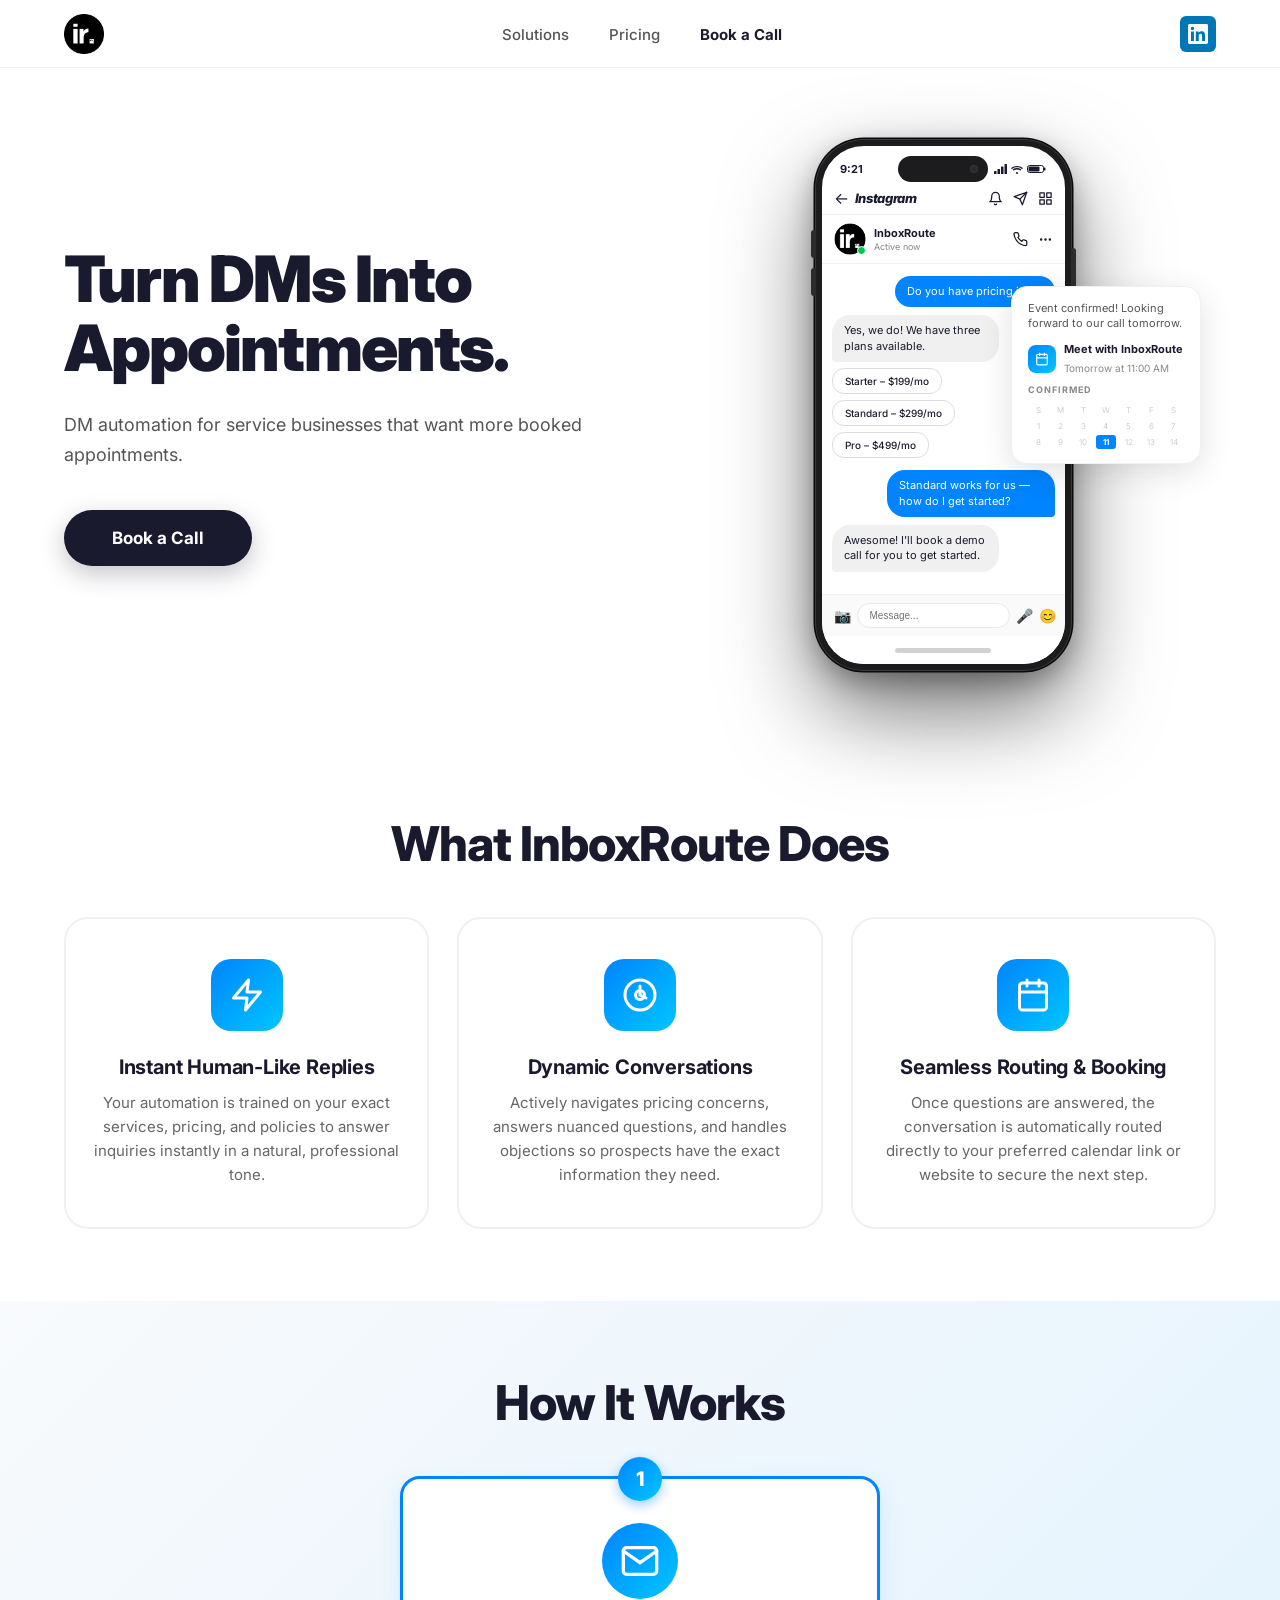
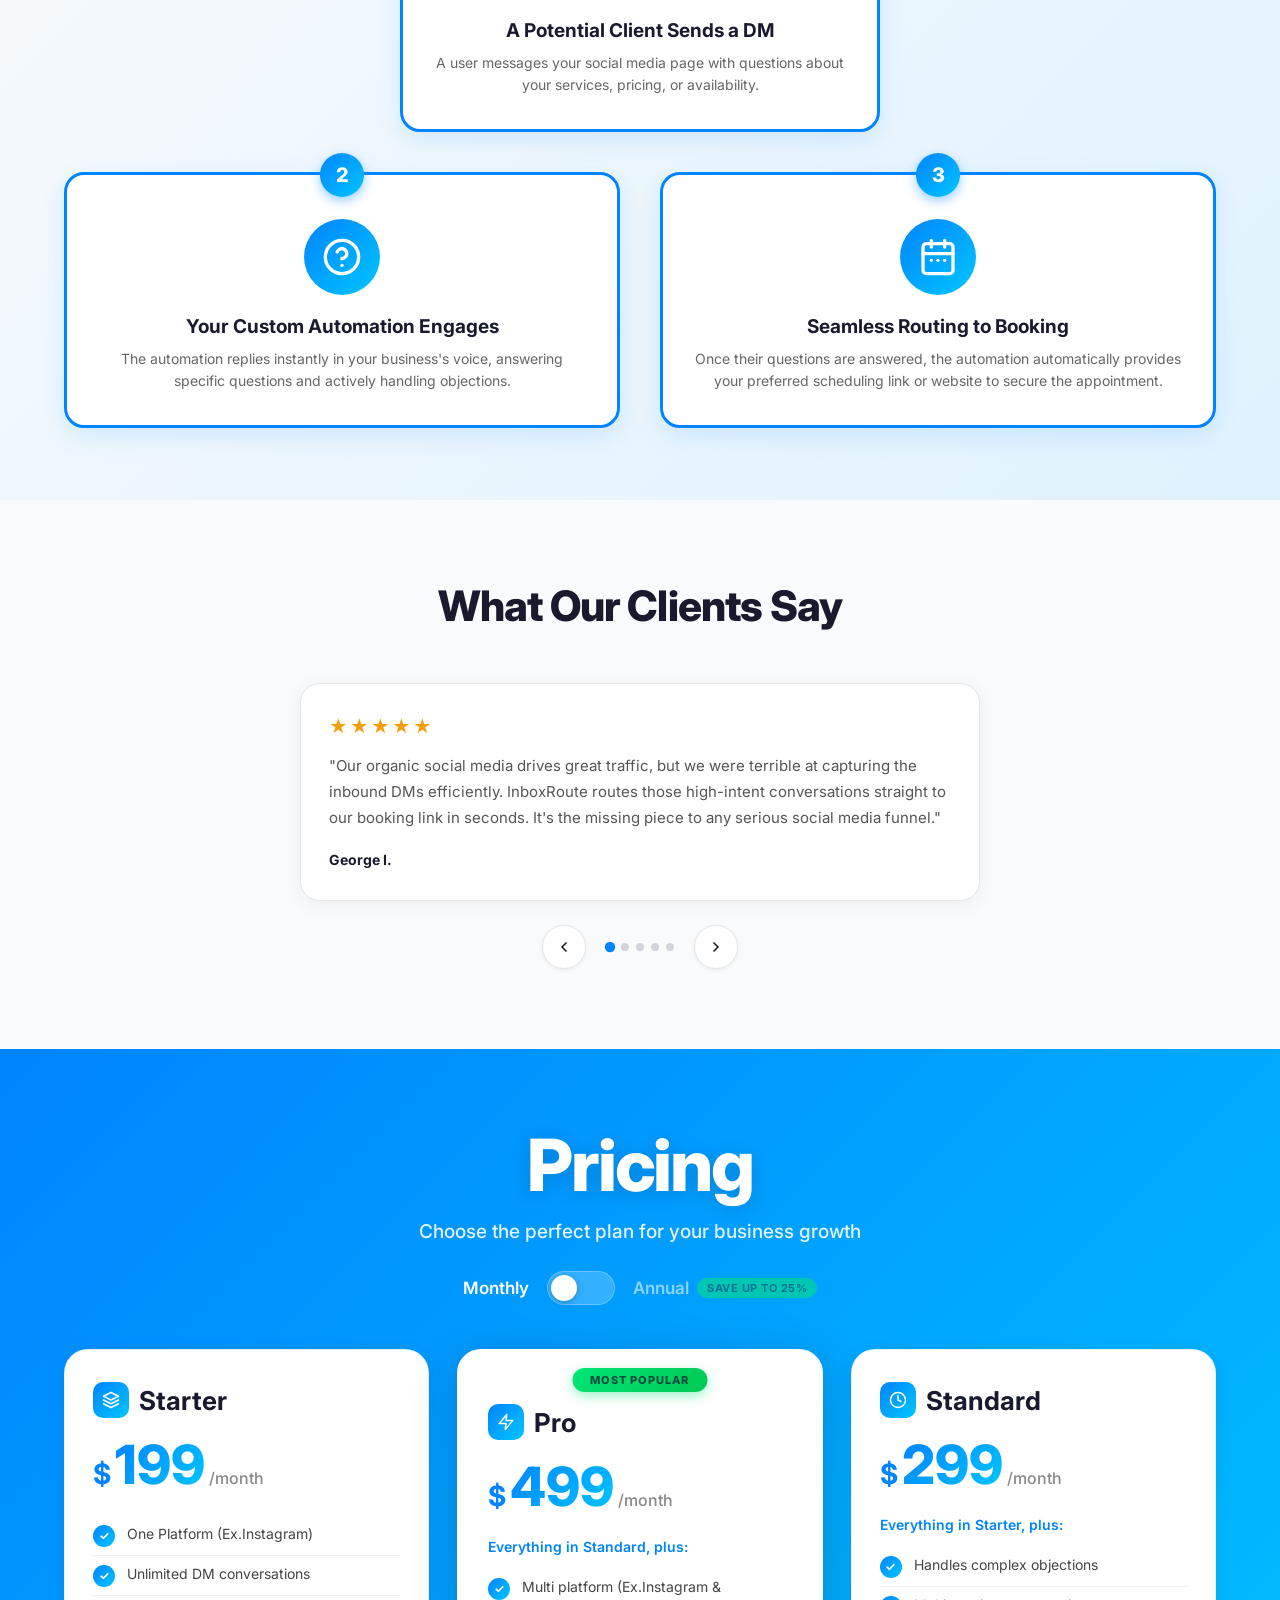
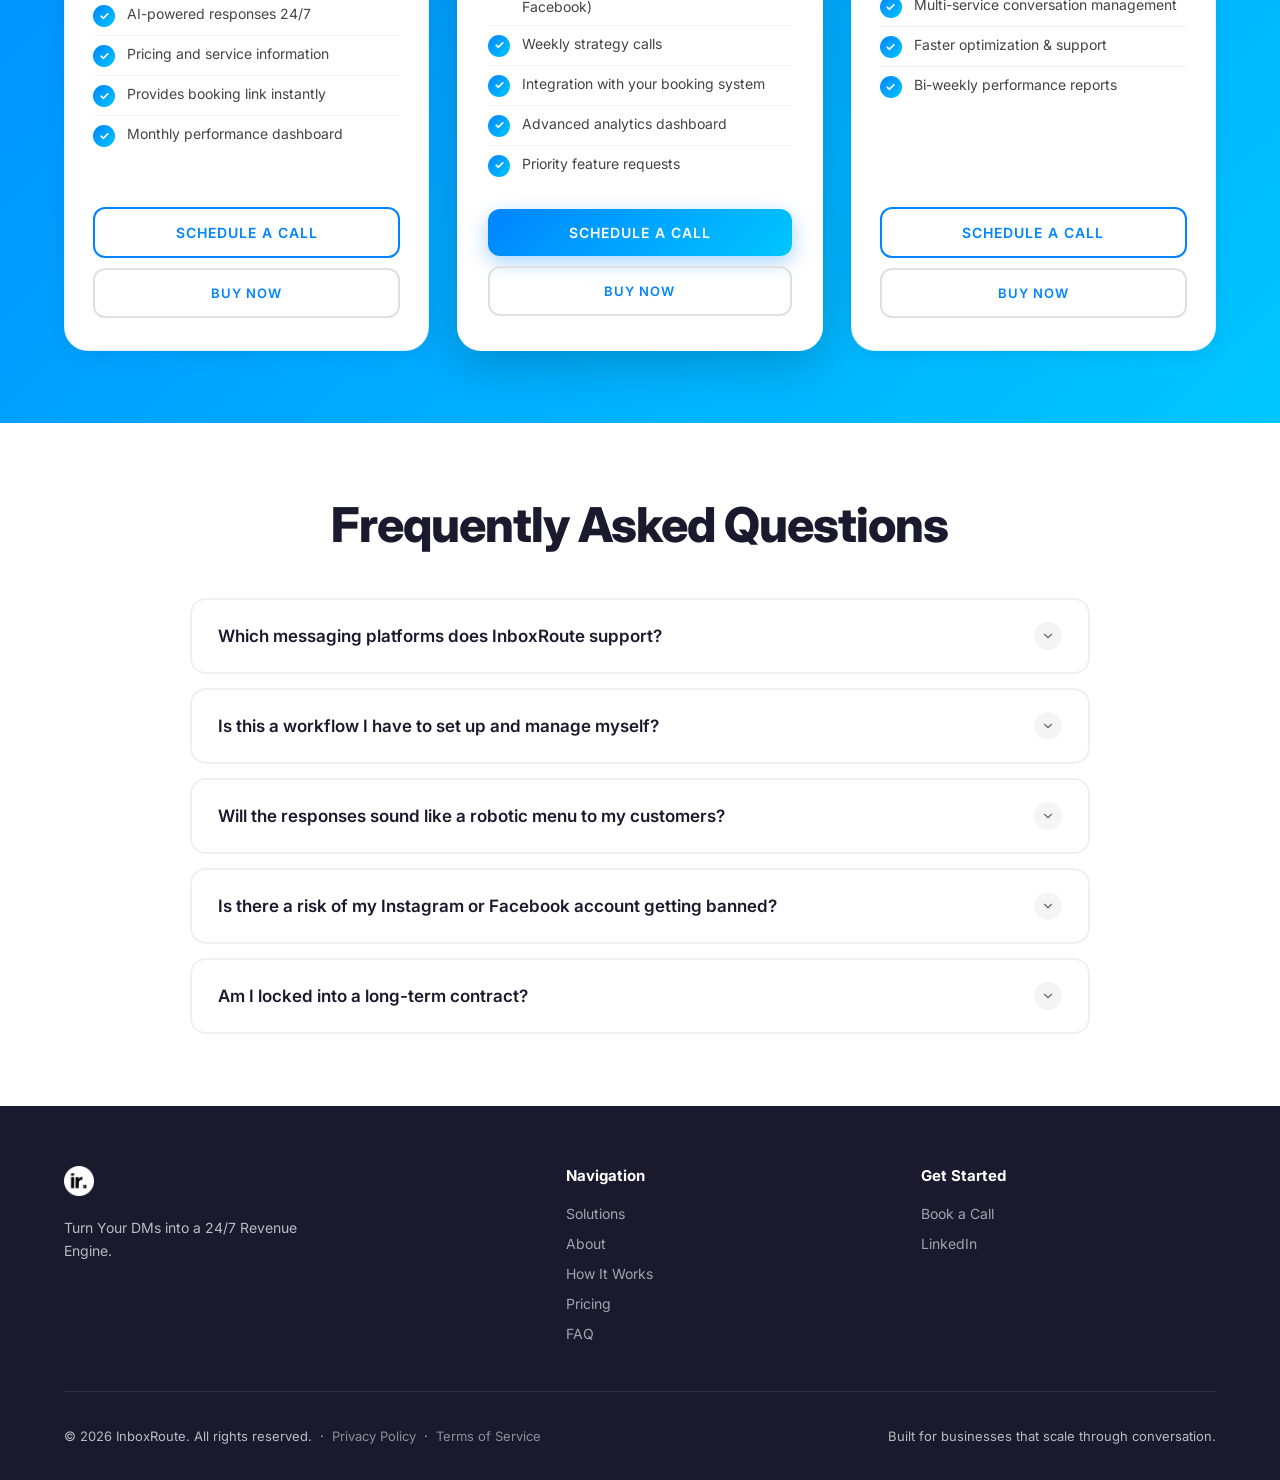
==== commit caf2e98c: "Add platform support FAQ as first FAQ item with JSON-LD schema Co-Authored-By: Claude Sonnet 4.6 <no" ====
--- a/index.html
+++ b/index.html
@@ -1527,6 +1527,14 @@
     "mainEntity": [
       {
         "@type": "Question",
+        "name": "Which messaging platforms does InboxRoute support?",
+        "acceptedAnswer": {
+          "@type": "Answer",
+          "text": "InboxRoute supports Instagram, Facebook, WhatsApp, Telegram, and TikTok. If your potential clients are sending DMs on any of these platforms, we can build a fully managed automation that qualifies leads and books appointments directly from those conversations."
+        }
+      },
+      {
+        "@type": "Question",
         "name": "Is this an automation I have to set up and manage myself?",
         "acceptedAnswer": {
           "@type": "Answer",
@@ -2073,6 +2081,17 @@
     <div class="faq-list">
       <div class="faq-item">
         <div class="faq-q" onclick="toggleFaq(this)">
+          <span class="faq-q-text">Which messaging platforms does InboxRoute support?</span>
+          <div class="faq-chevron">
+            <svg viewBox="0 0 24 24" fill="none"><path d="M6 9L12 15L18 9" stroke-width="2" stroke-linecap="round" stroke-linejoin="round"/></svg>
+          </div>
+        </div>
+        <div class="faq-a">
+          <p>InboxRoute supports Instagram, Facebook, WhatsApp, Telegram, and TikTok. If your potential clients are sending DMs on any of these platforms, we can build a fully managed automation that qualifies leads and books appointments directly from those conversations.</p>
+        </div>
+      </div>
+      <div class="faq-item">
+        <div class="faq-q" onclick="toggleFaq(this)">
           <span class="faq-q-text">Is this a workflow I have to set up and manage myself?</span>
           <div class="faq-chevron">
             <svg viewBox="0 0 24 24" fill="none"><path d="M6 9L12 15L18 9" stroke-width="2" stroke-linecap="round" stroke-linejoin="round"/></svg>
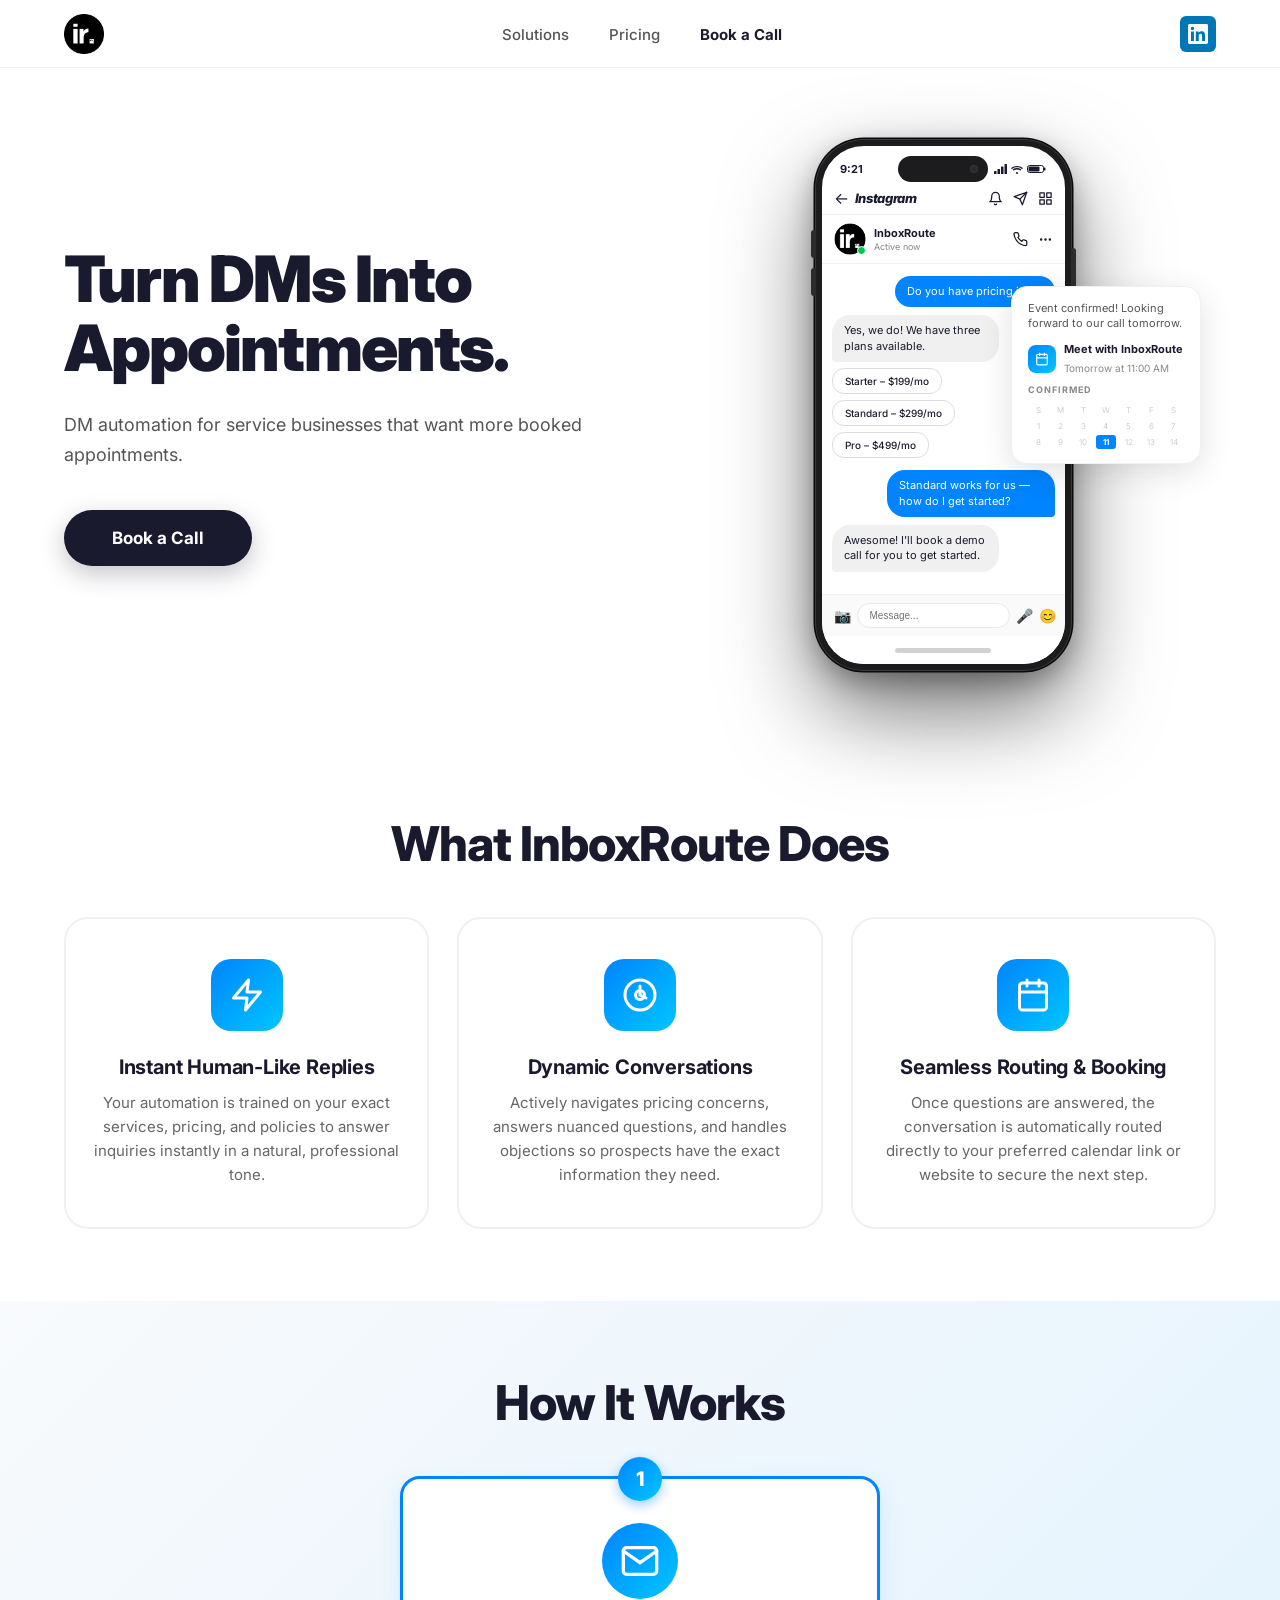
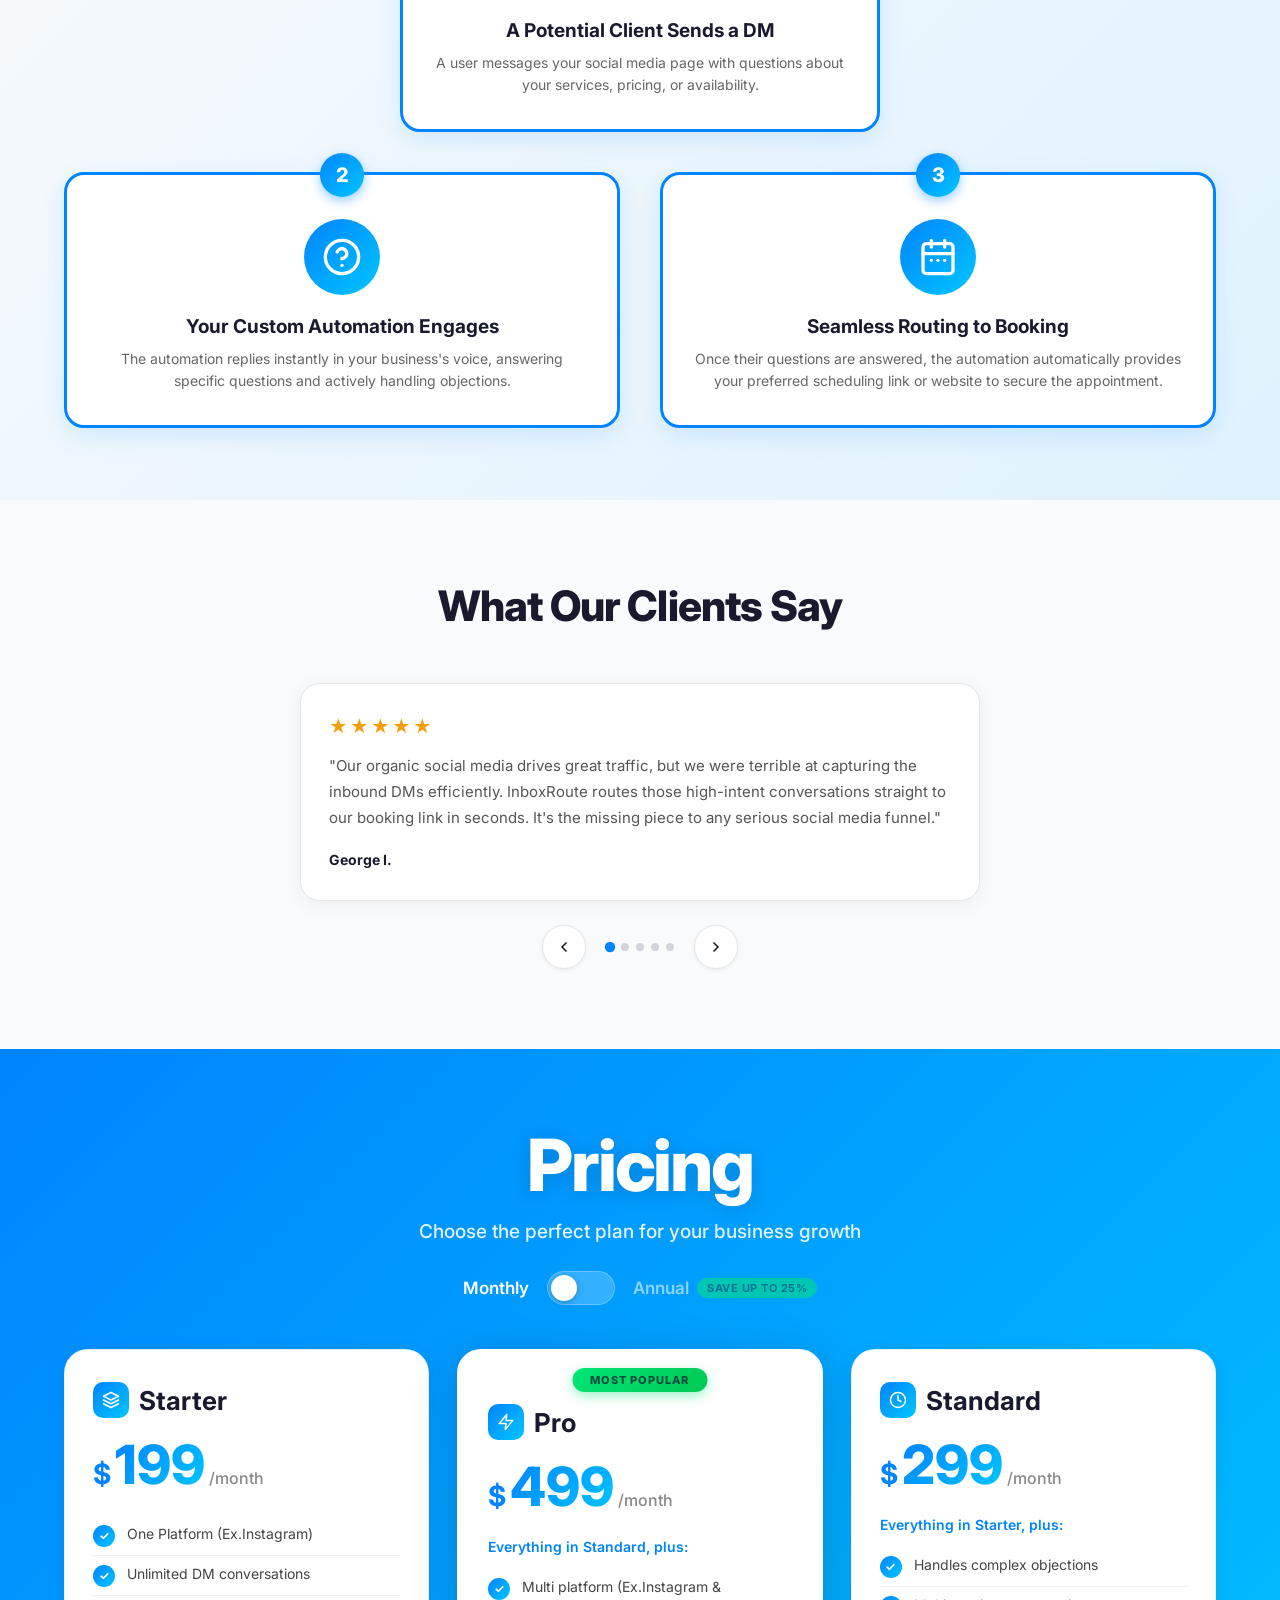
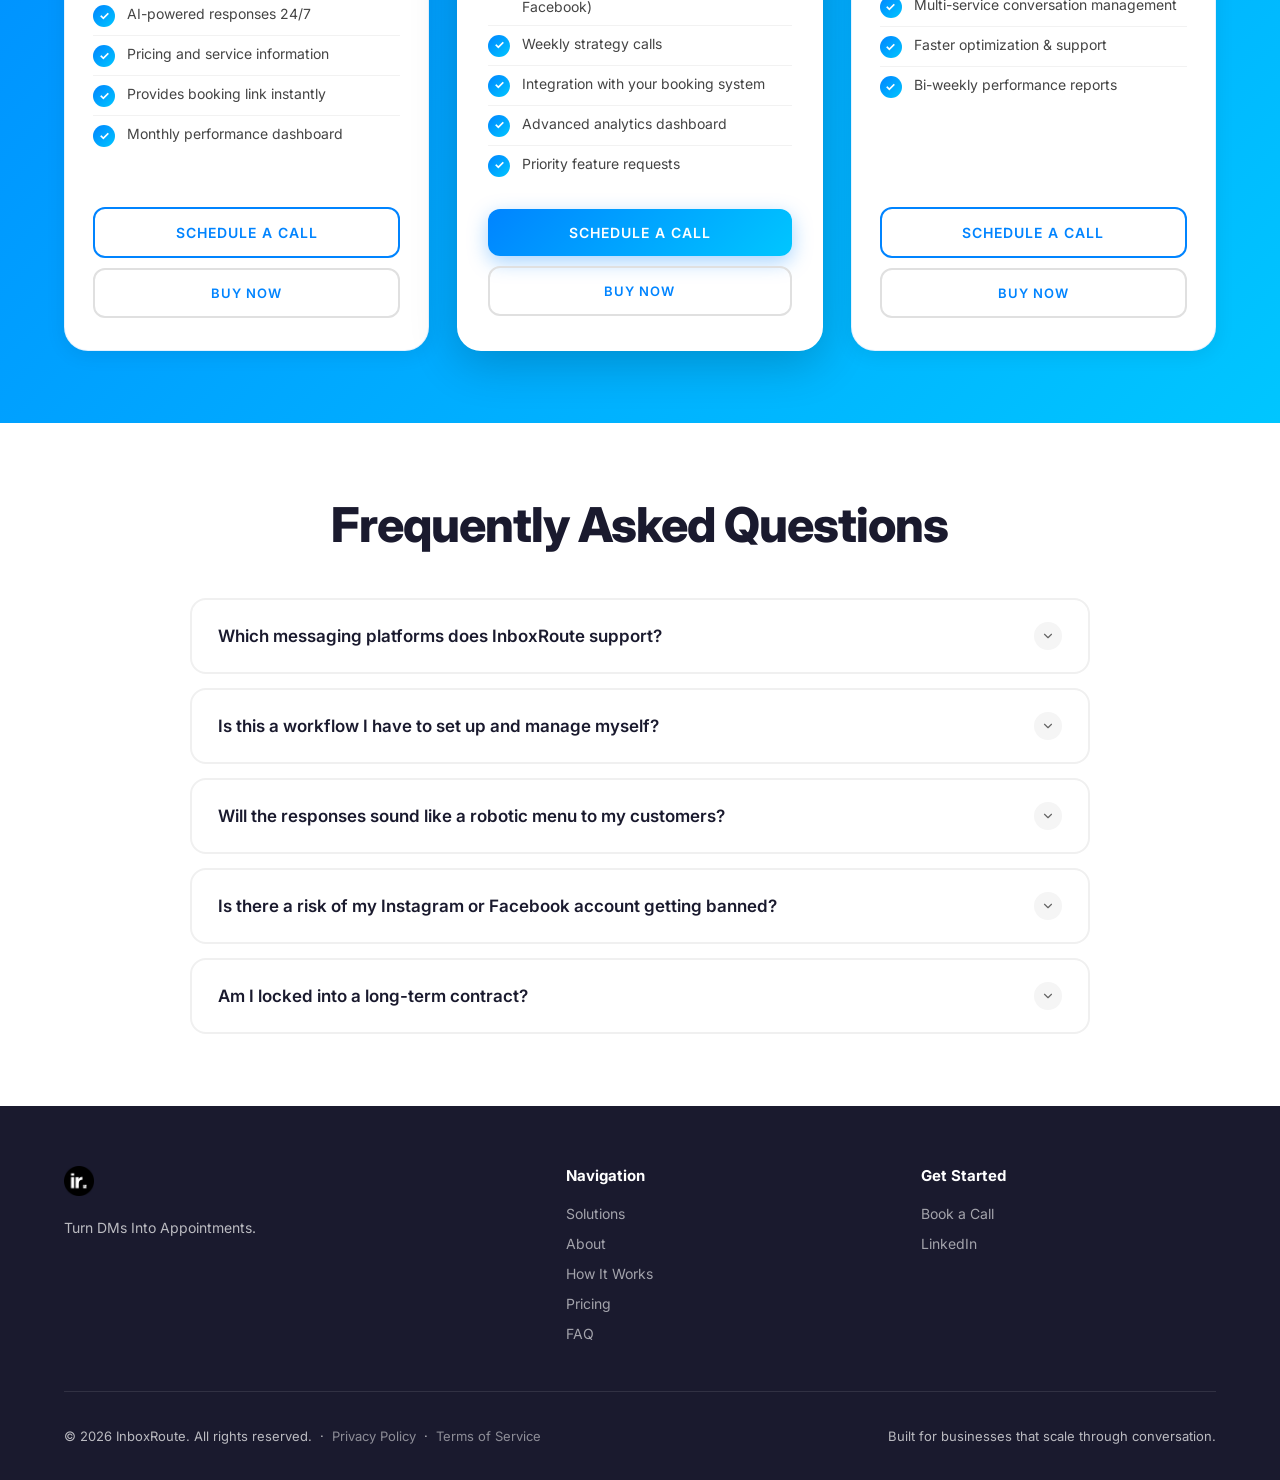
==== commit dd883c15: "Update footer tagline to 'Turn DMs Into Appointments' across all pages Co-Authored-By: Claude Sonnet" ====
--- a/index.html
+++ b/index.html
@@ -1530,7 +1530,7 @@
         "name": "Which messaging platforms does InboxRoute support?",
         "acceptedAnswer": {
           "@type": "Answer",
-          "text": "InboxRoute supports Instagram, Facebook, WhatsApp, Telegram, and TikTok. If your potential clients are sending DMs on any of these platforms, we can build a fully managed automation that qualifies leads and books appointments directly from those conversations."
+          "text": "InboxRoute supports Instagram, Facebook, TikTok, WhatsApp, and Telegram."
         }
       },
       {
@@ -2087,7 +2087,7 @@
           </div>
         </div>
         <div class="faq-a">
-          <p>InboxRoute supports Instagram, Facebook, WhatsApp, Telegram, and TikTok. If your potential clients are sending DMs on any of these platforms, we can build a fully managed automation that qualifies leads and books appointments directly from those conversations.</p>
+          <p>InboxRoute supports Instagram, Facebook, TikTok, WhatsApp, and Telegram.</p>
         </div>
       </div>
       <div class="faq-item">
@@ -2146,7 +2146,7 @@
         <div class="footer-logo-wrap">
           <img src="InboxRoute_Logo_transparent.png" alt="InboxRoute" class="footer-logo-img" width="40" height="40">
         </div>
-        <p>Turn Your DMs into a 24/7 Revenue Engine.</p>
+        <p>Turn DMs Into Appointments.</p>
       </div>
       <div class="footer-col">
         <h4>Navigation</h4>
--- a/main.css
+++ b/main.css
@@ -259,7 +259,6 @@
   height: 30px;
   width: auto;
   display: block;
-  filter: invert(1);
 }
 
 footer {
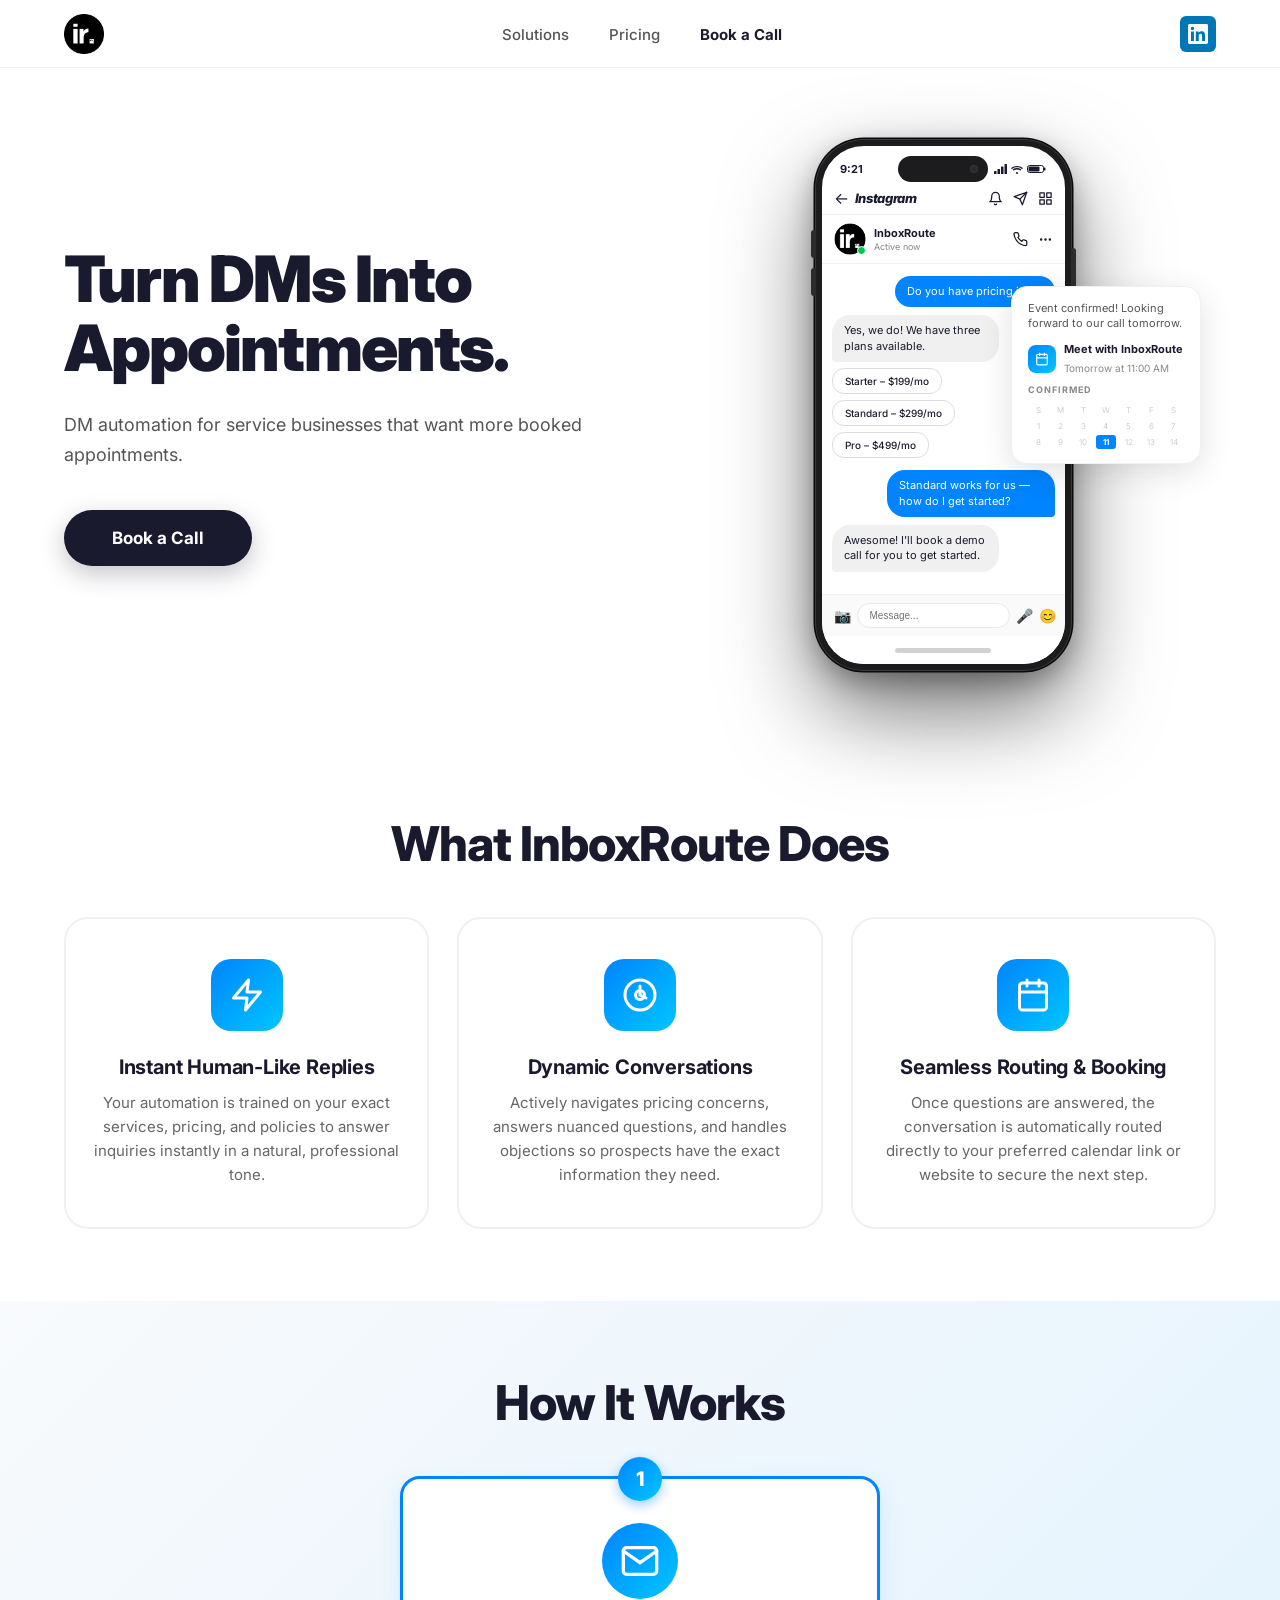
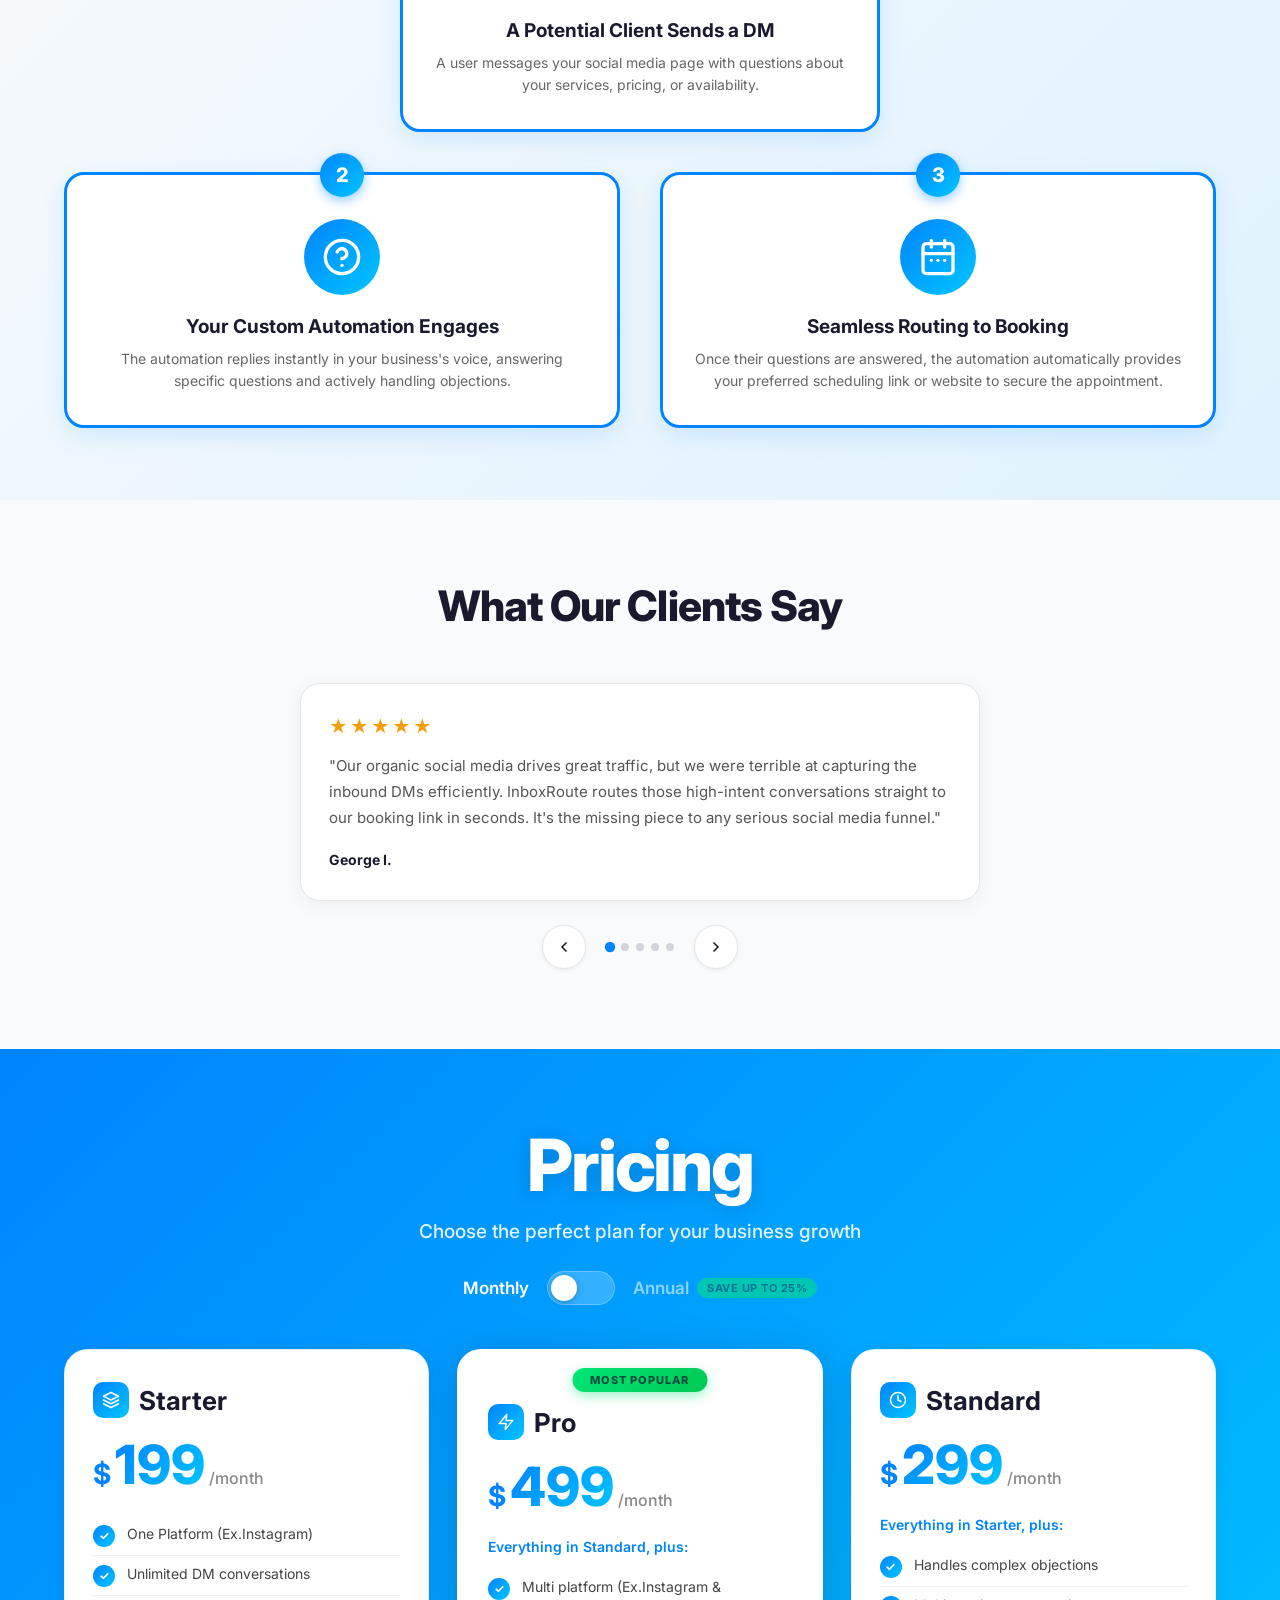
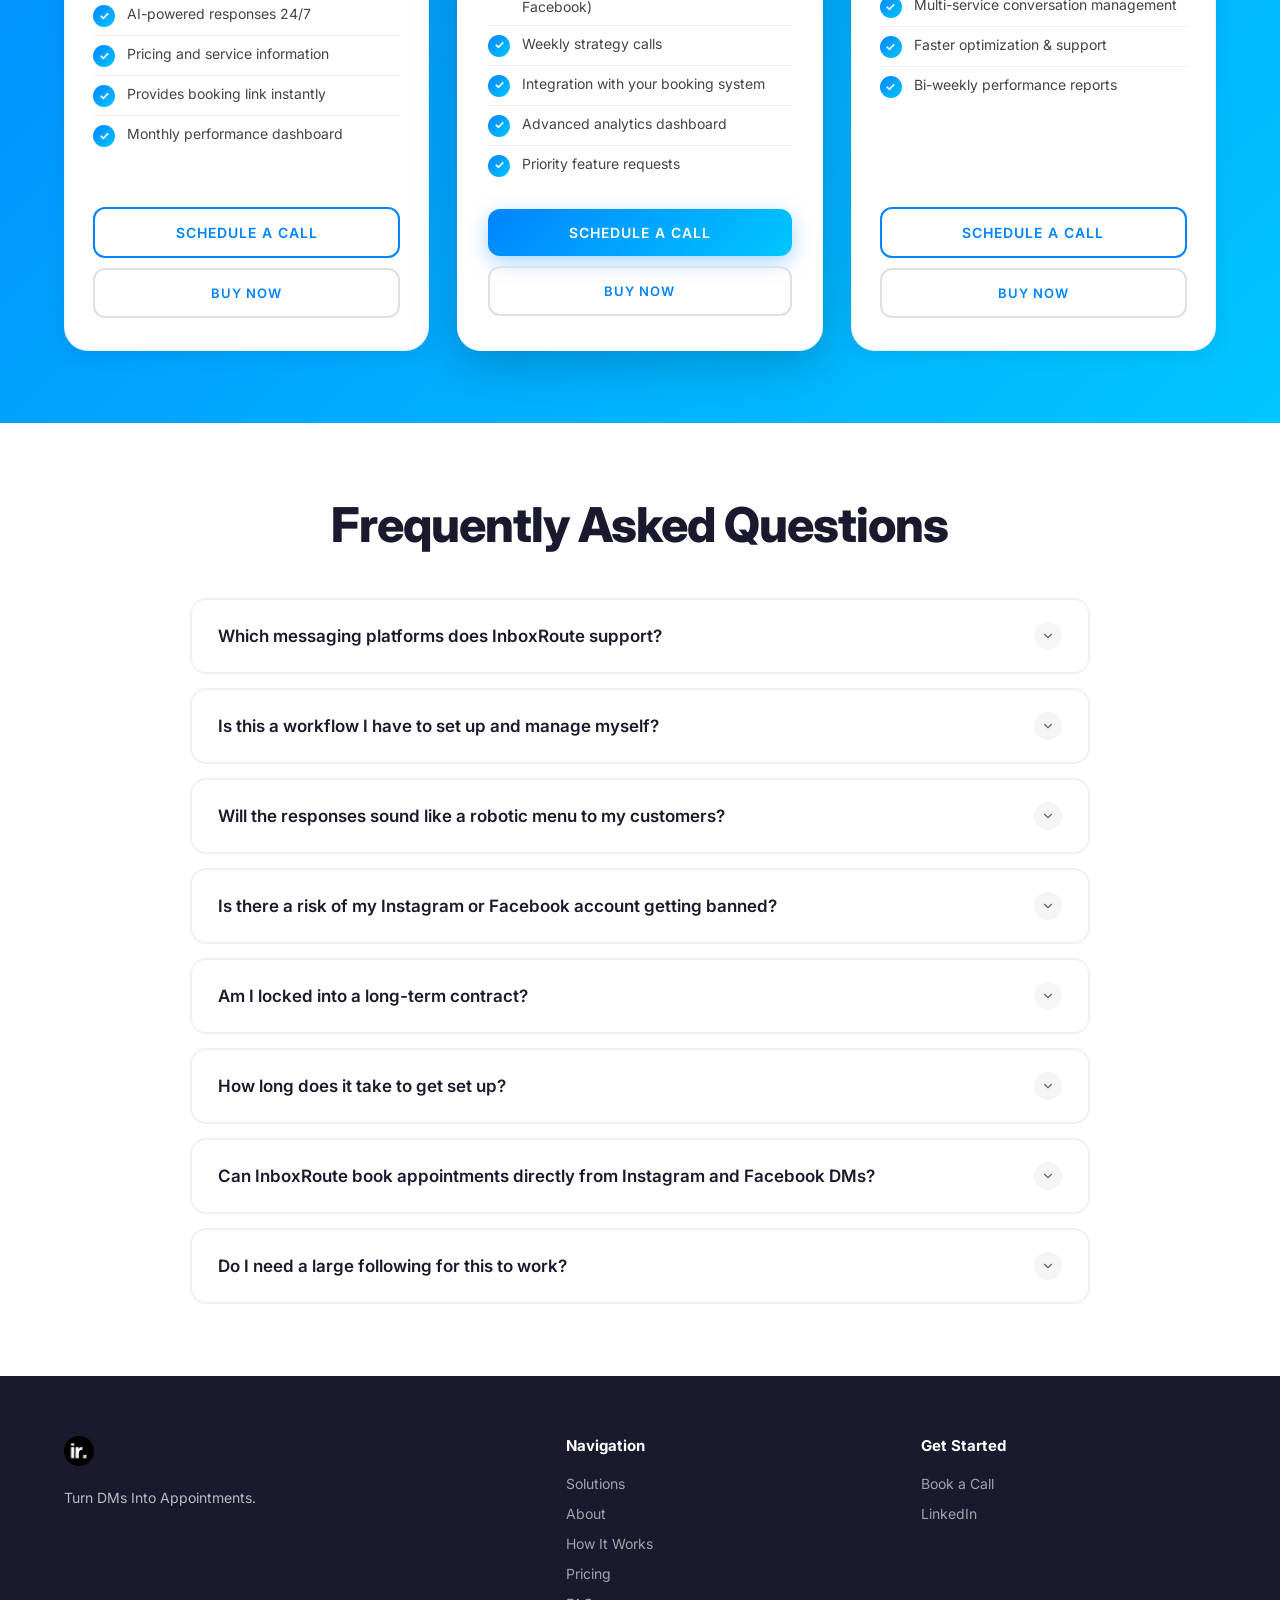
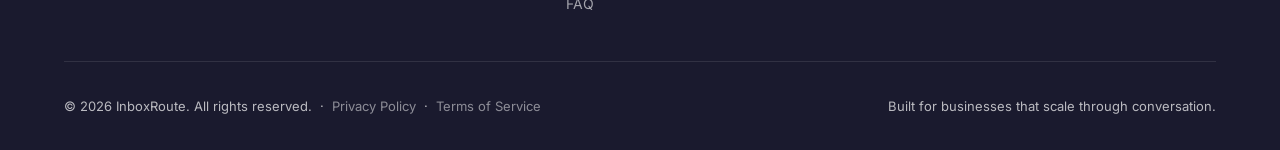
==== commit 3e1353a4: "Add 3 new FAQ items to JSON-LD schema and visible accordion in index.html Co-Authored-By: Claude Son" ====
--- a/index.html
+++ b/index.html
@@ -1564,6 +1564,30 @@
           "@type": "Answer",
           "text": "No. We operate on a month-to-month basis with no long-term contracts. We believe in earning your business every single month by delivering real results."
         }
+      },
+      {
+        "@type": "Question",
+        "name": "How long does it take to get set up?",
+        "acceptedAnswer": {
+          "@type": "Answer",
+          "text": "Most clients are fully live within 3 to 5 business days. Our team handles the entire build and you don't touch any settings. You just show up to the calls we book you."
+        }
+      },
+      {
+        "@type": "Question",
+        "name": "Can InboxRoute book appointments directly from Instagram and Facebook DMs?",
+        "acceptedAnswer": {
+          "@type": "Answer",
+          "text": "Yes. That is the core of what we do. When someone DMs your account, our AI qualifies them, answers their questions, and books them directly onto your calendar without you lifting a finger."
+        }
+      },
+      {
+        "@type": "Question",
+        "name": "Do I need a large following for this to work?",
+        "acceptedAnswer": {
+          "@type": "Answer",
+          "text": "No. InboxRoute works best when paired with any inbound traffic, whether that is ads, organic content, or story replies. You don't need a large following, you just need people landing in your DMs."
+        }
       }
     ]
   }
@@ -2134,6 +2158,42 @@
           <p>No. We operate on a month-to-month basis with no long-term contracts. We believe in earning your business every single month by delivering real results.</p>
         </div>
       </div>
+
+      <div class="faq-item">
+        <div class="faq-q">
+          <span class="faq-q-text">How long does it take to get set up?</span>
+          <div class="faq-chevron">
+            <svg viewBox="0 0 24 24" fill="none"><path d="M6 9L12 15L18 9" stroke-width="2" stroke-linecap="round" stroke-linejoin="round"/></svg>
+          </div>
+        </div>
+        <div class="faq-a">
+          <p>Most clients are fully live within 3 to 5 business days. Our team handles the entire build and you don't touch any settings. You just show up to the calls we book you.</p>
+        </div>
+      </div>
+
+      <div class="faq-item">
+        <div class="faq-q">
+          <span class="faq-q-text">Can InboxRoute book appointments directly from Instagram and Facebook DMs?</span>
+          <div class="faq-chevron">
+            <svg viewBox="0 0 24 24" fill="none"><path d="M6 9L12 15L18 9" stroke-width="2" stroke-linecap="round" stroke-linejoin="round"/></svg>
+          </div>
+        </div>
+        <div class="faq-a">
+          <p>Yes. That is the core of what we do. When someone DMs your account, our AI qualifies them, answers their questions, and books them directly onto your calendar without you lifting a finger.</p>
+        </div>
+      </div>
+
+      <div class="faq-item">
+        <div class="faq-q">
+          <span class="faq-q-text">Do I need a large following for this to work?</span>
+          <div class="faq-chevron">
+            <svg viewBox="0 0 24 24" fill="none"><path d="M6 9L12 15L18 9" stroke-width="2" stroke-linecap="round" stroke-linejoin="round"/></svg>
+          </div>
+        </div>
+        <div class="faq-a">
+          <p>No. InboxRoute works best when paired with any inbound traffic, whether that is ads, organic content, or story replies. You don't need a large following, you just need people landing in your DMs.</p>
+        </div>
+      </div>
     </div>
   </div>
 </section>
--- a/main.css
+++ b/main.css
@@ -362,3 +362,312 @@
     text-align: center;
   }
 }
+
+/* ─── SOLUTION CARDS (solutions.html — What InboxRoute Solves) ── */
+.solution-card {
+  background: #fff;
+  border: 2px solid #e5e7eb;
+  border-radius: 16px;
+  padding: 24px 20px;
+  position: relative;
+  overflow: hidden;
+  transition: border-color 0.3s, box-shadow 0.3s;
+}
+
+.solution-card::before {
+  content: '';
+  position: absolute;
+  top: 0; left: 0;
+  width: 100%; height: 3px;
+  background: linear-gradient(90deg, #0084ff, #00c6ff);
+  transform: scaleX(0);
+  transform-origin: left;
+  transition: transform 0.3s ease;
+}
+
+.solution-card:hover::before { transform: scaleX(1); }
+.solution-card:hover { box-shadow: 0 8px 28px rgba(0,0,0,0.08); }
+
+.solution-title {
+  font-size: 18px;
+  font-weight: 700;
+  color: #1a1a2e;
+  margin-bottom: 8px;
+}
+
+.solution-description {
+  font-size: 14px;
+  color: #555;
+  line-height: 1.6;
+}
+
+/* ─── CIRCULAR ARC — HOW IT WORKS (solutions.html) ──────── */
+.circ-heading {
+  font-size: clamp(24px, 4vw, 36px);
+  font-weight: 800;
+  color: #111;
+  text-align: center;
+  letter-spacing: -0.02em;
+  margin-bottom: 40px;
+}
+
+/*
+  700px total container. The dashed ring sits inset 190px each side
+  so its diameter = 700 - 380 = 320px, centred at 350px.
+  Nodes sit at the four cardinal points, offset so their inner edge
+  touches just outside the ring.
+*/
+.circ-container {
+  position: relative;
+  width: 700px;
+  height: 700px;
+  margin: 0 auto;
+  display: block;
+}
+
+.circ-ring {
+  position: absolute;
+  top: 190px;
+  left: 190px;
+  right: 190px;
+  bottom: 190px;
+  border-radius: 50%;
+  border: 2px dashed #d1d5db;
+}
+
+.circ-center {
+  position: absolute;
+  top: 50%;
+  left: 50%;
+  transform: translate(-50%, -50%);
+  width: 110px;
+  height: 110px;
+  border-radius: 50%;
+  background: #0084ff;
+  display: flex;
+  flex-direction: column;
+  align-items: center;
+  justify-content: center;
+  box-shadow: 0 6px 24px rgba(0,132,255,0.3);
+}
+
+.circ-center-num {
+  font-size: 26px;
+  font-weight: 800;
+  color: #fff;
+  line-height: 1;
+  letter-spacing: -0.02em;
+}
+
+.circ-center-label {
+  font-size: 9px;
+  font-weight: 700;
+  color: rgba(255,255,255,0.8);
+  letter-spacing: 0.12em;
+  text-transform: uppercase;
+  margin-top: 3px;
+}
+
+/* All nodes share a min-width so text never collapses */
+.circ-node {
+  position: absolute;
+  min-width: 180px;
+  max-width: 180px;
+}
+
+/* Top — 12 o'clock: centred horizontally, sits at the very top */
+.circ-node-top {
+  top: 0;
+  left: 50%;
+  transform: translateX(-50%);
+  text-align: center;
+}
+
+/* Right — 3 o'clock: vertically centred, right edge of container */
+.circ-node-right {
+  top: 50%;
+  right: 0;
+  transform: translateY(-50%);
+  text-align: center;
+}
+
+/* Bottom — 6 o'clock: centred horizontally, sits at the very bottom */
+.circ-node-bottom {
+  bottom: 0;
+  left: 50%;
+  transform: translateX(-50%);
+  text-align: center;
+}
+
+/* Left — 9 o'clock: vertically centred, left edge of container */
+.circ-node-left {
+  top: 50%;
+  left: 0;
+  transform: translateY(-50%);
+  text-align: center;
+}
+
+.circ-dot {
+  width: 42px;
+  height: 42px;
+  border-radius: 50%;
+  border: 2px solid #0084ff;
+  color: #0084ff;
+  font-size: 13px;
+  font-weight: 800;
+  display: inline-flex;
+  align-items: center;
+  justify-content: center;
+  margin-bottom: 8px;
+  background: #fff;
+}
+
+.circ-node-top .circ-dot,
+.circ-node-bottom .circ-dot {
+  display: flex;
+  margin: 0 auto 8px;
+}
+
+.circ-node-right .circ-dot {
+  display: flex;
+  margin: 0 auto 8px;
+}
+
+.circ-node-left .circ-dot {
+  display: flex;
+  margin: 0 auto 8px;
+}
+
+.circ-node-title {
+  font-size: 15px;
+  font-weight: 700;
+  color: #111;
+  margin-bottom: 4px;
+}
+
+.circ-node-desc {
+  font-size: 13px;
+  color: #6b7280;
+  line-height: 1.5;
+}
+
+/* Mobile fallback */
+.circ-mobile-list { display: none; }
+
+@media (max-width: 600px) {
+  .circ-container { display: none; }
+
+  .circ-mobile-list {
+    display: flex;
+    flex-direction: column;
+    gap: 24px;
+    list-style: none;
+    padding: 0;
+    max-width: 480px;
+    margin: 0 auto;
+  }
+
+  .circ-mobile-list li {
+    display: flex;
+    gap: 16px;
+    align-items: flex-start;
+  }
+
+  .circ-ml-num {
+    width: 40px;
+    height: 40px;
+    border-radius: 50%;
+    border: 2px solid #0084ff;
+    color: #0084ff;
+    font-size: 13px;
+    font-weight: 800;
+    display: flex;
+    align-items: center;
+    justify-content: center;
+    flex-shrink: 0;
+  }
+
+  .circ-ml-title {
+    font-size: 16px;
+    font-weight: 700;
+    color: #111;
+    margin-bottom: 4px;
+  }
+
+  .circ-ml-desc {
+    font-size: 14px;
+    color: #6b7280;
+    line-height: 1.5;
+  }
+}
+
+/* ─── BUILT FOR YOUR INDUSTRY (ind10) ────────────────────── */
+.ind10-wrap {
+  background: #fff;
+  border: 1.5px solid #e5e7eb;
+  border-radius: 20px;
+  overflow: hidden;
+}
+.ind10-heading {
+  font-size: clamp(22px, 3vw, 30px);
+  font-weight: 800;
+  color: #111;
+  letter-spacing: -0.02em;
+  text-align: center;
+  padding: 40px 40px 28px;
+  background: #fff;
+}
+.ind10-strip {
+  background: #f1f3f5;
+  padding: 32px 40px;
+}
+.ind10-stats {
+  display: flex;
+  align-items: center;
+  gap: 0;
+}
+.ind10-stat { flex: 1; text-align: center; padding: 0 16px; }
+.ind10-stat-div { width: 1px; background: #ddd; align-self: stretch; }
+.ind10-stat-num {
+  font-size: 28px;
+  font-weight: 800;
+  color: #2563EB;
+  letter-spacing: -0.03em;
+  margin-bottom: 4px;
+}
+.ind10-stat-label { font-size: 12px; color: #888; line-height: 1.4; }
+.ind10-lower { background: #fff; padding: 28px 40px 40px; }
+.ind10-pills {
+  display: flex;
+  flex-wrap: wrap;
+  justify-content: center;
+  gap: 8px;
+  margin-bottom: 20px;
+}
+.ind10-pill {
+  padding: 8px 18px;
+  font-size: 13px;
+  font-weight: 600;
+  font-family: 'Inter', sans-serif;
+  color: #6b7280;
+  background: #f9fafb;
+  border: 1.5px solid #e5e7eb;
+  border-radius: 100px;
+  cursor: pointer;
+  transition: all 0.18s;
+}
+.ind10-pill:hover { border-color: #0084ff; color: #0084ff; }
+.ind10-pill-active { background: #0084ff; border-color: #0084ff; color: #fff; }
+.ind10-prompt { text-align: center; font-size: 13px; color: #aaa; font-style: italic; margin: 0 0 16px; }
+.ind10-card { display: none; flex-direction: column; padding: 28px; background: #f9fafb; border: 1.5px solid #e5e7eb; border-radius: 16px; }
+.ind10-card-active { display: flex; }
+.ind10-card-name { font-size: 19px; font-weight: 800; color: #111; letter-spacing: -0.02em; margin-bottom: 8px; }
+.ind10-card-desc { font-size: 14.5px; color: #6b7280; line-height: 1.7; margin: 0; }
+
+@media (max-width: 700px) {
+  .ind10-strip { padding: 24px 20px; }
+  .ind10-stats { flex-direction: column; gap: 20px; }
+  .ind10-stat-div { display: none; }
+  .ind10-lower { padding: 20px 20px 32px; }
+  .ind10-heading { padding: 28px 20px 20px; }
+}
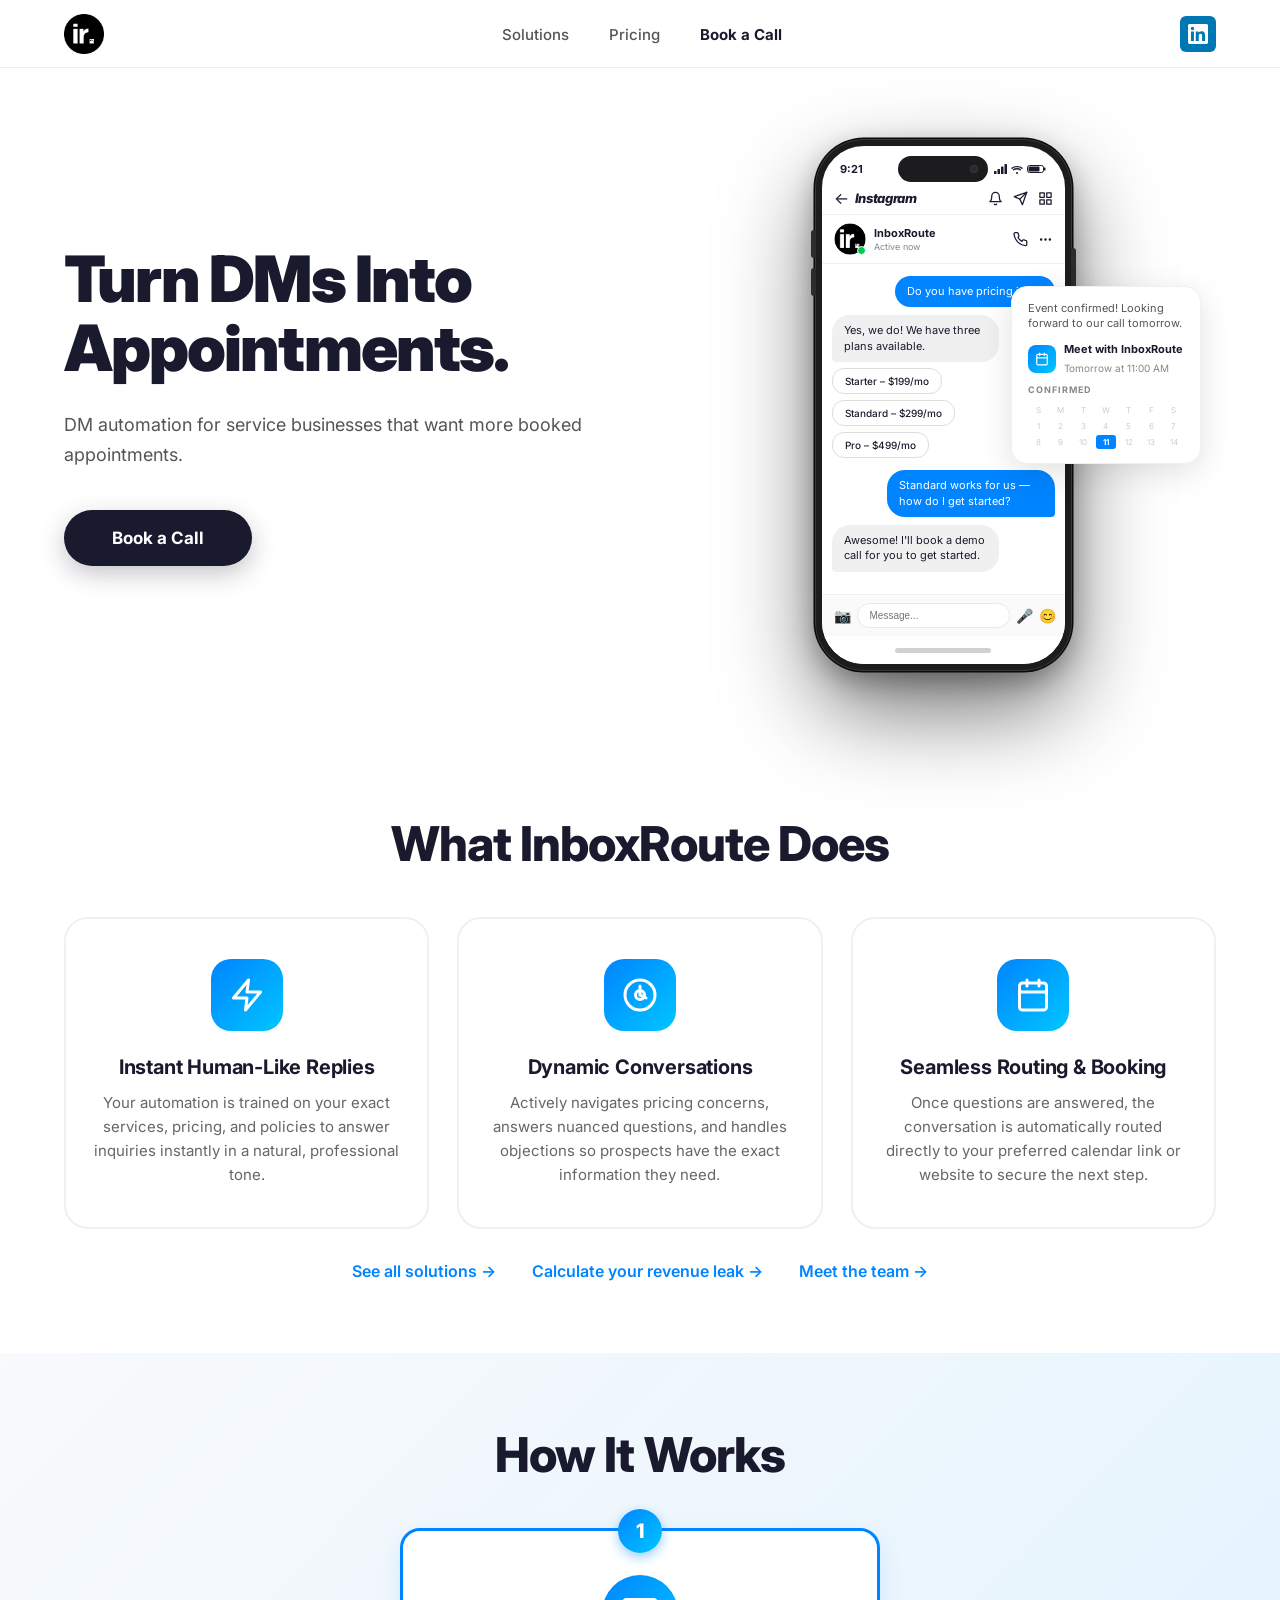
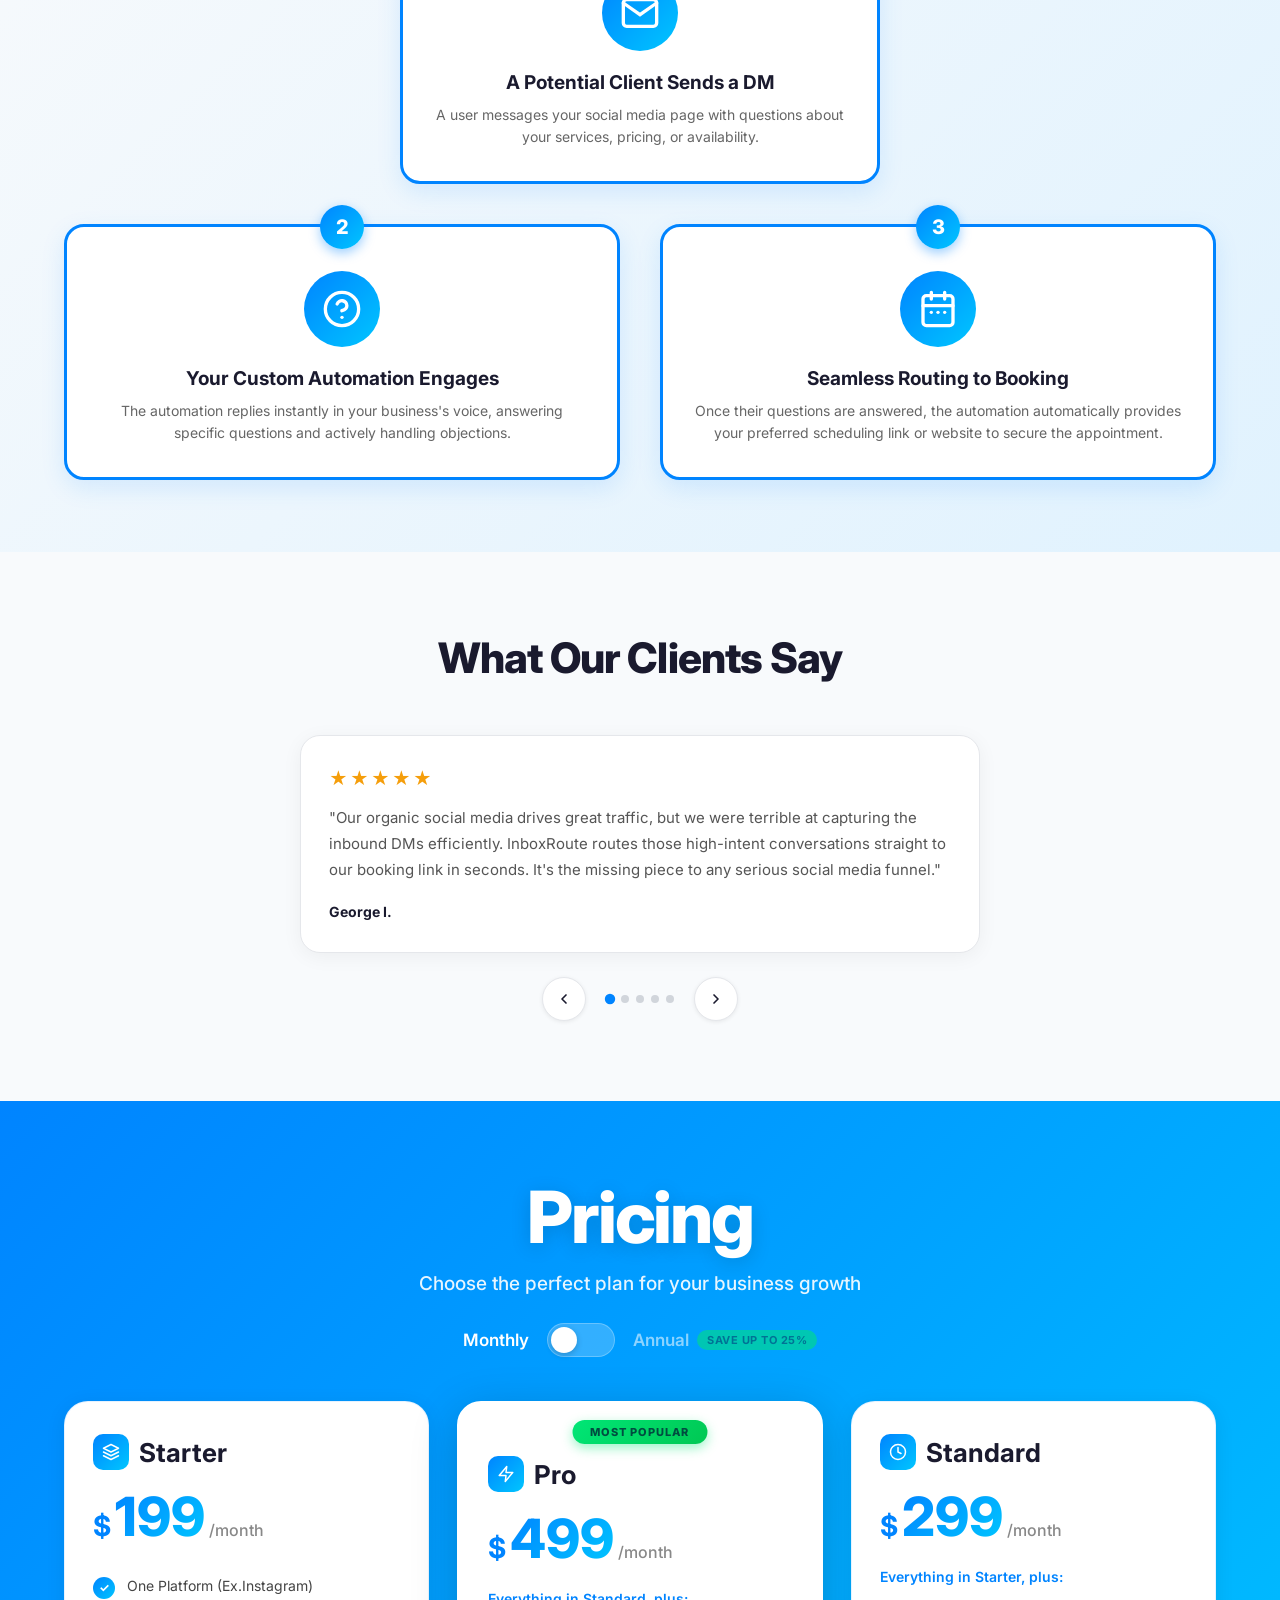
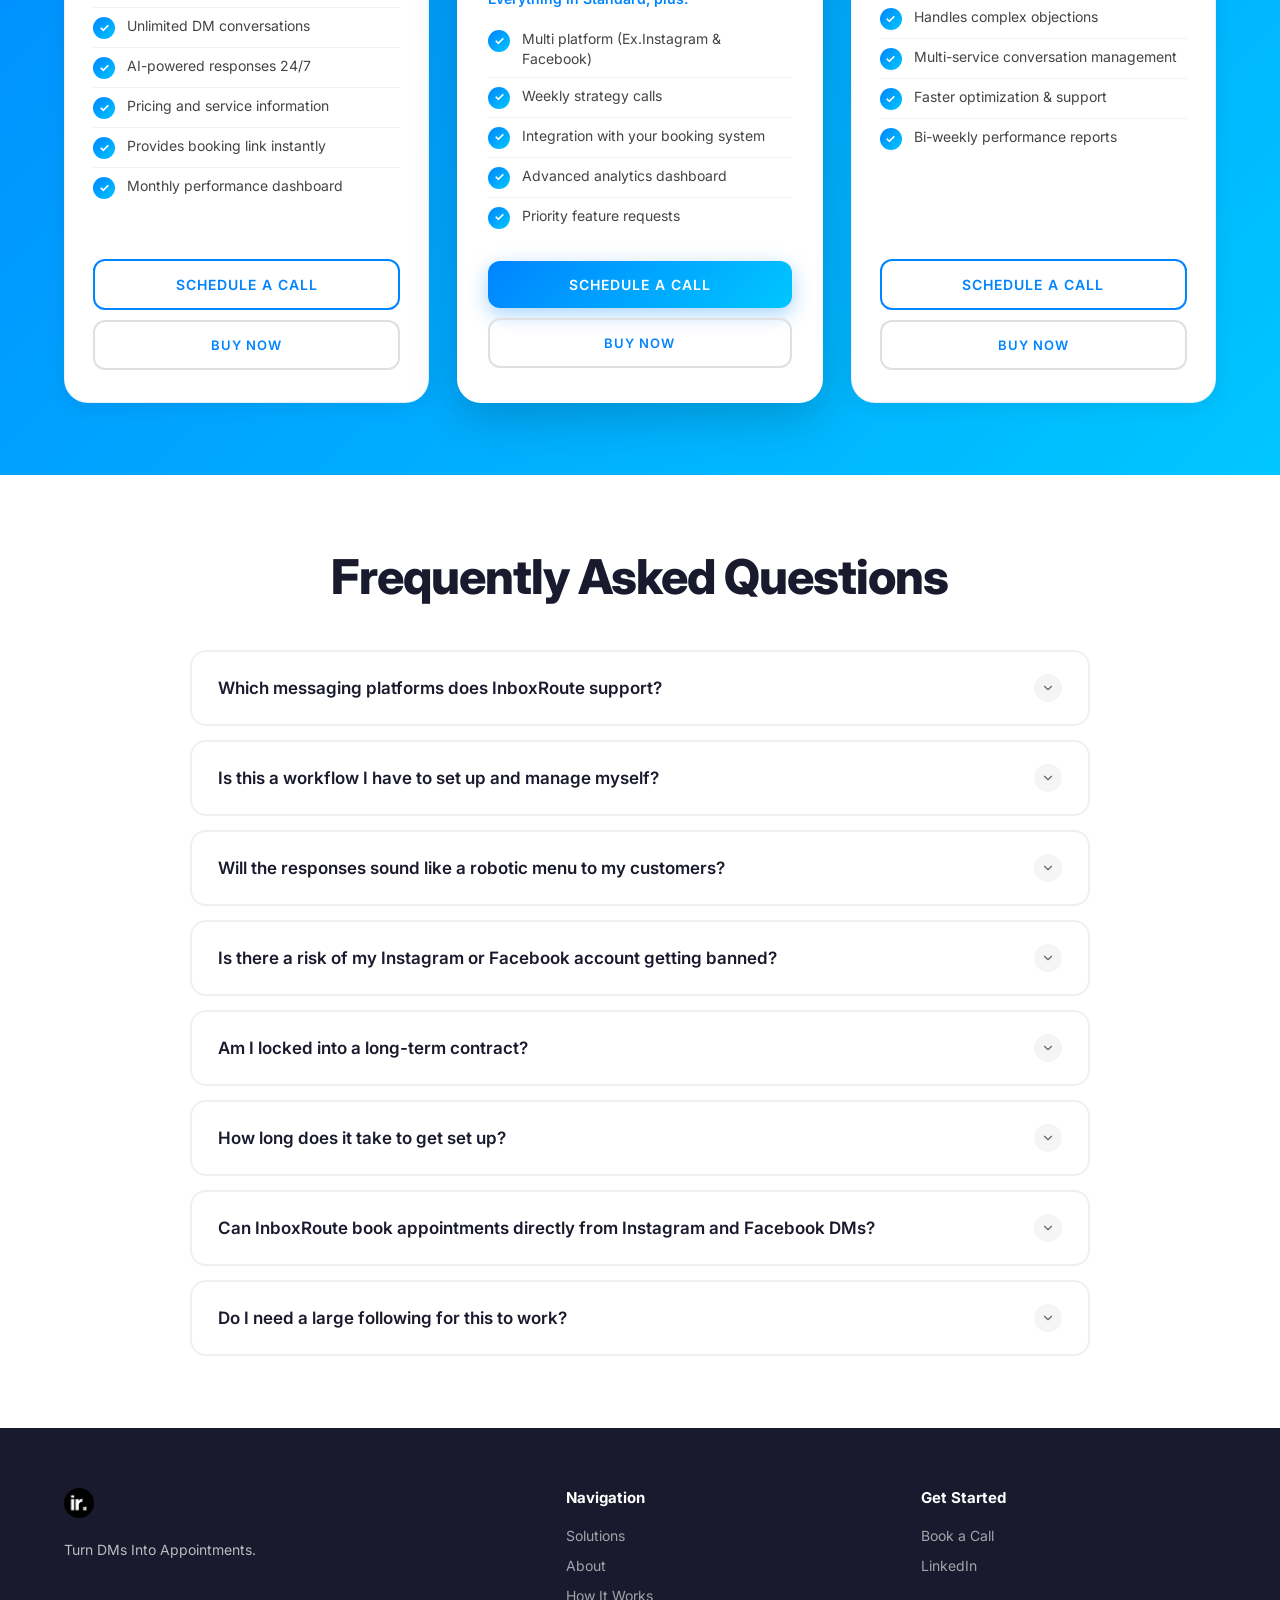
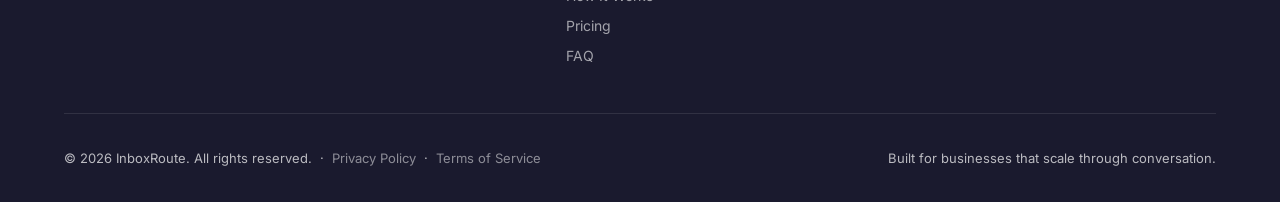
==== commit 0ebbed3f: "3 index.html fixes: twitter card, org description, solutions nav links; move inline styles to main.c" ====
--- a/index.html
+++ b/index.html
@@ -14,7 +14,7 @@
   <meta property="og:image:width" content="1200">
   <meta property="og:image:height" content="630">
   <meta property="og:image:alt" content="InboxRoute — Turn Your DMs into a 24/7 Revenue Engine">
-  <meta name="twitter:card" content="summary">
+  <meta name="twitter:card" content="summary_large_image">
   <meta name="twitter:title" content="InboxRoute | Turn DMs Into Appointments">
   <meta name="twitter:description" content="Turn Instagram &amp; Facebook DMs into booked calls automatically. InboxRoute builds custom AI conversation workflows that reply, qualify, and close — 24/7.">
   <meta name="twitter:image" content="https://www.inboxroute.net/og-image.png">
@@ -1447,7 +1447,7 @@
       "@type": "ImageObject",
       "url": "https://www.inboxroute.net/InboxRoute_Logo_transparent.png"
     },
-    "description": "AI-powered DM automation that turns Instagram and TikTok messages into booked calls and closed deals.",
+    "description": "Fully managed AI DM automation that turns Instagram and Facebook messages into booked calls and closed deals — 24/7.",
     "contactPoint": {
       "@type": "ContactPoint",
       "contactType": "sales",
@@ -1874,6 +1874,11 @@
         <p class="feature-desc">Once questions are answered, the conversation is automatically routed directly to your preferred calendar link or website to secure the next step.</p>
       </div>
     </div>
+    <div class="solutions-nav-links">
+      <a href="/solutions" class="solutions-nav-link">See all solutions →</a>
+      <a href="/calculator" class="solutions-nav-link">Calculate your revenue leak →</a>
+      <a href="/about" class="solutions-nav-link">Meet the team →</a>
+    </div>
   </div>
 </section>
 
@@ -2160,7 +2165,7 @@
       </div>
 
       <div class="faq-item">
-        <div class="faq-q">
+        <div class="faq-q" onclick="toggleFaq(this)">
           <span class="faq-q-text">How long does it take to get set up?</span>
           <div class="faq-chevron">
             <svg viewBox="0 0 24 24" fill="none"><path d="M6 9L12 15L18 9" stroke-width="2" stroke-linecap="round" stroke-linejoin="round"/></svg>
@@ -2172,7 +2177,7 @@
       </div>
 
       <div class="faq-item">
-        <div class="faq-q">
+        <div class="faq-q" onclick="toggleFaq(this)">
           <span class="faq-q-text">Can InboxRoute book appointments directly from Instagram and Facebook DMs?</span>
           <div class="faq-chevron">
             <svg viewBox="0 0 24 24" fill="none"><path d="M6 9L12 15L18 9" stroke-width="2" stroke-linecap="round" stroke-linejoin="round"/></svg>
@@ -2184,7 +2189,7 @@
       </div>
 
       <div class="faq-item">
-        <div class="faq-q">
+        <div class="faq-q" onclick="toggleFaq(this)">
           <span class="faq-q-text">Do I need a large following for this to work?</span>
           <div class="faq-chevron">
             <svg viewBox="0 0 24 24" fill="none"><path d="M6 9L12 15L18 9" stroke-width="2" stroke-linecap="round" stroke-linejoin="round"/></svg>
--- a/main.css
+++ b/main.css
@@ -601,6 +601,21 @@
   }
 }
 
+/* ─── SOLUTIONS NAV LINKS ────────────────────────────────── */
+.solutions-nav-links {
+  text-align: center;
+  margin-top: 32px;
+}
+.solutions-nav-link {
+  color: #0084ff;
+  font-weight: 600;
+  text-decoration: none;
+  margin: 0 16px;
+}
+.solutions-nav-link:hover {
+  text-decoration: underline;
+}
+
 /* ─── BUILT FOR YOUR INDUSTRY (ind10) ────────────────────── */
 .ind10-wrap {
   background: #fff;
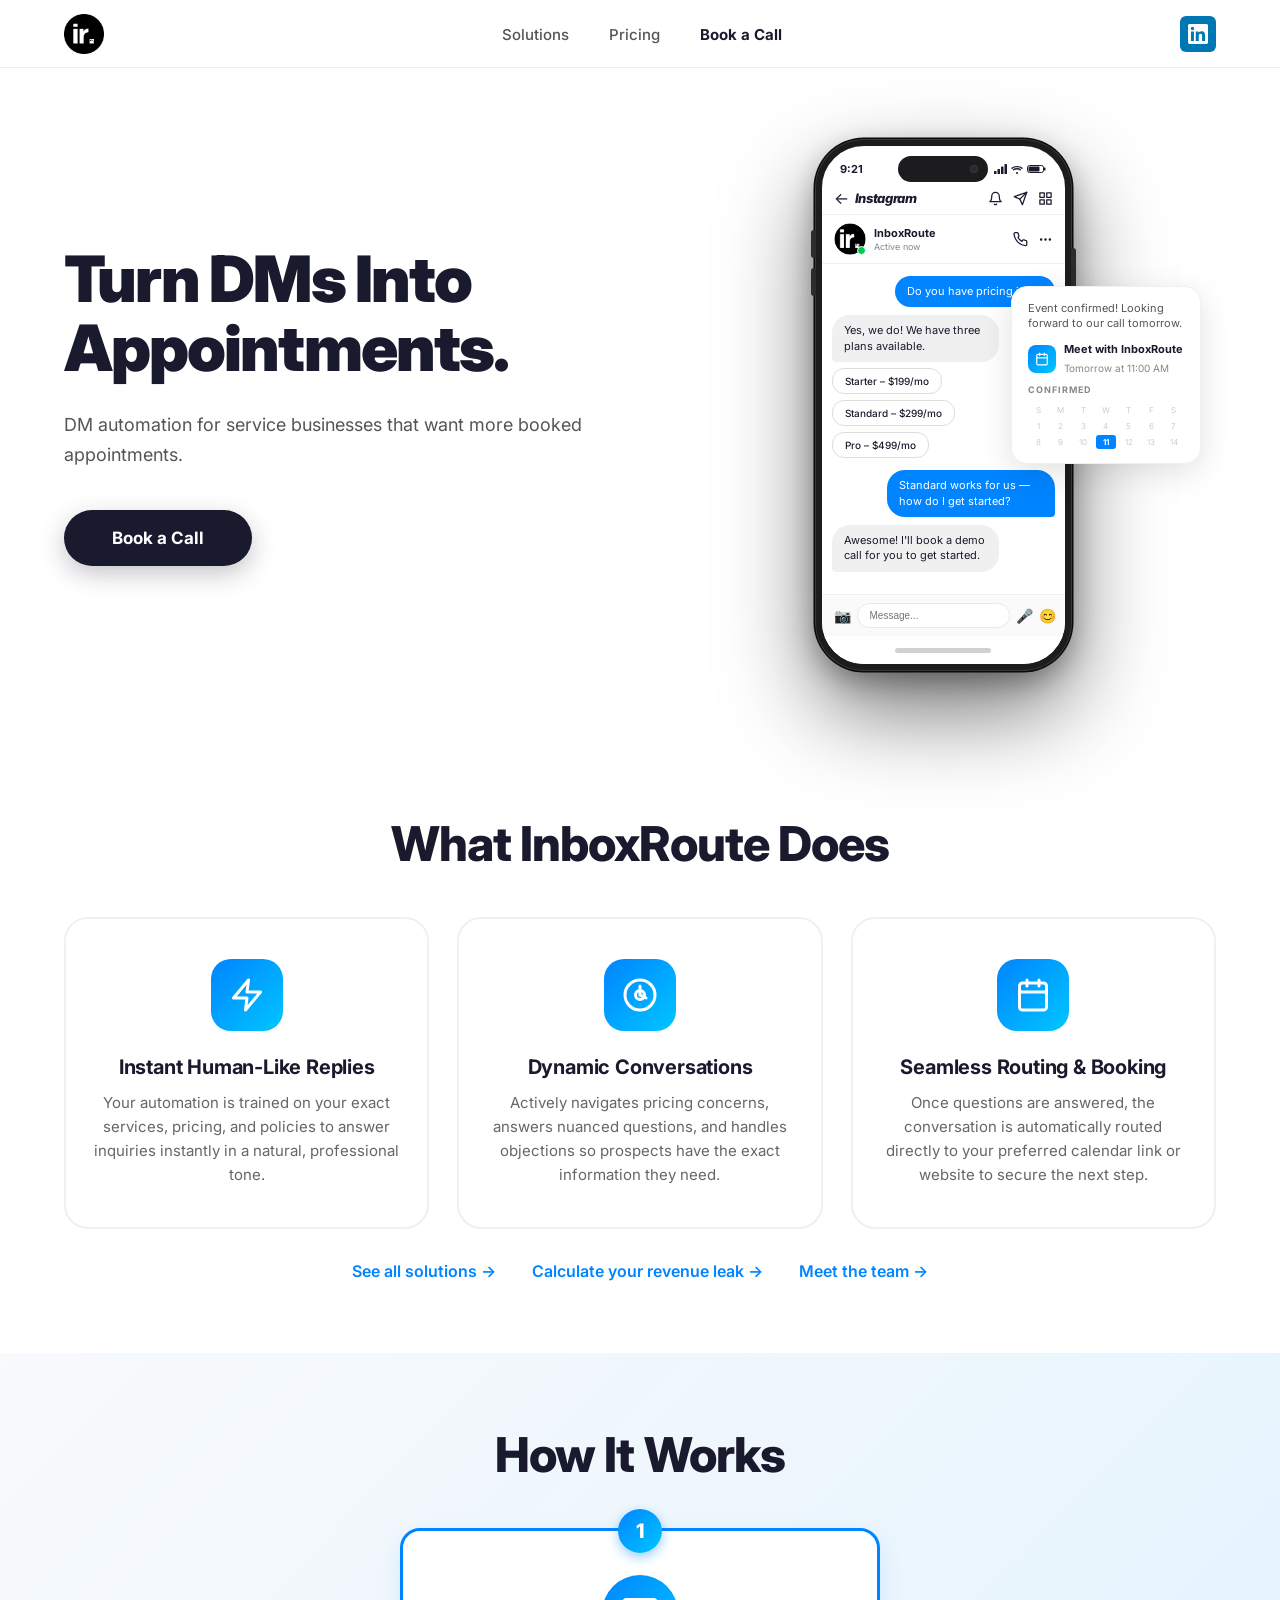
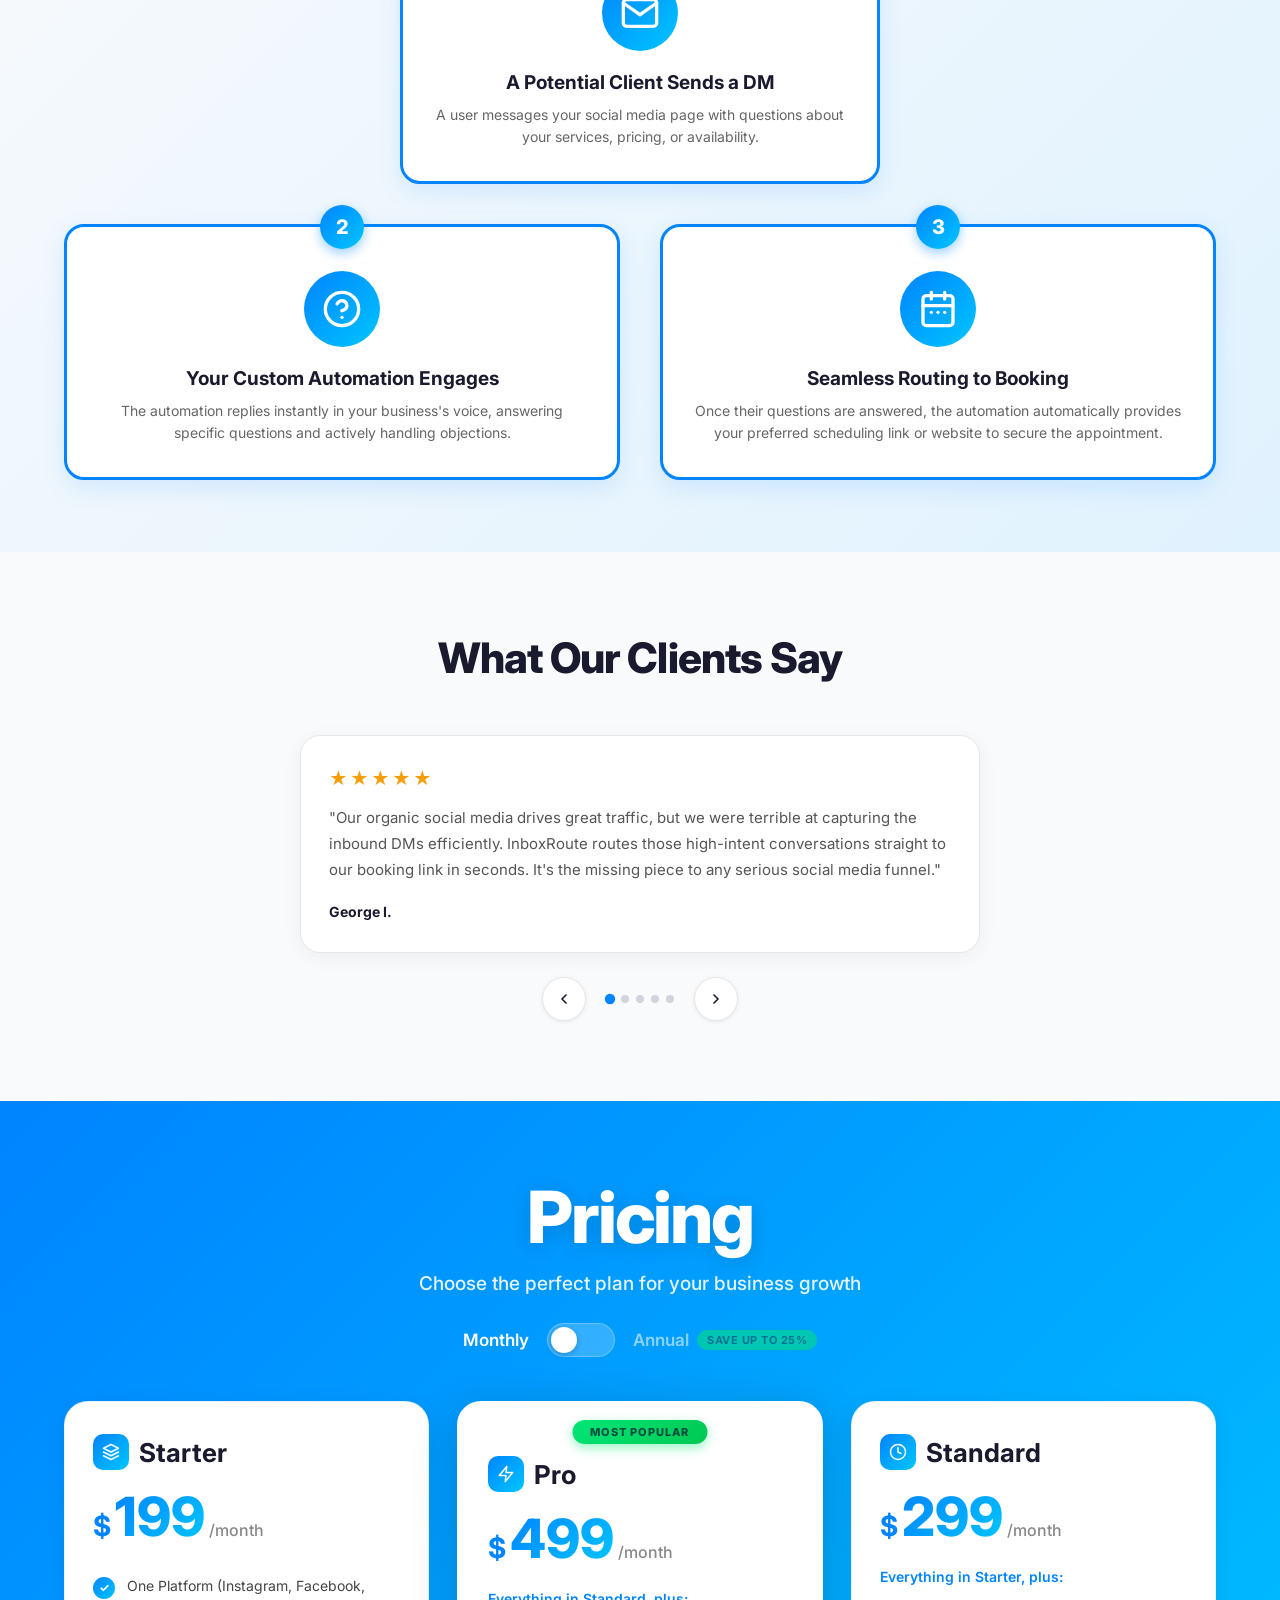
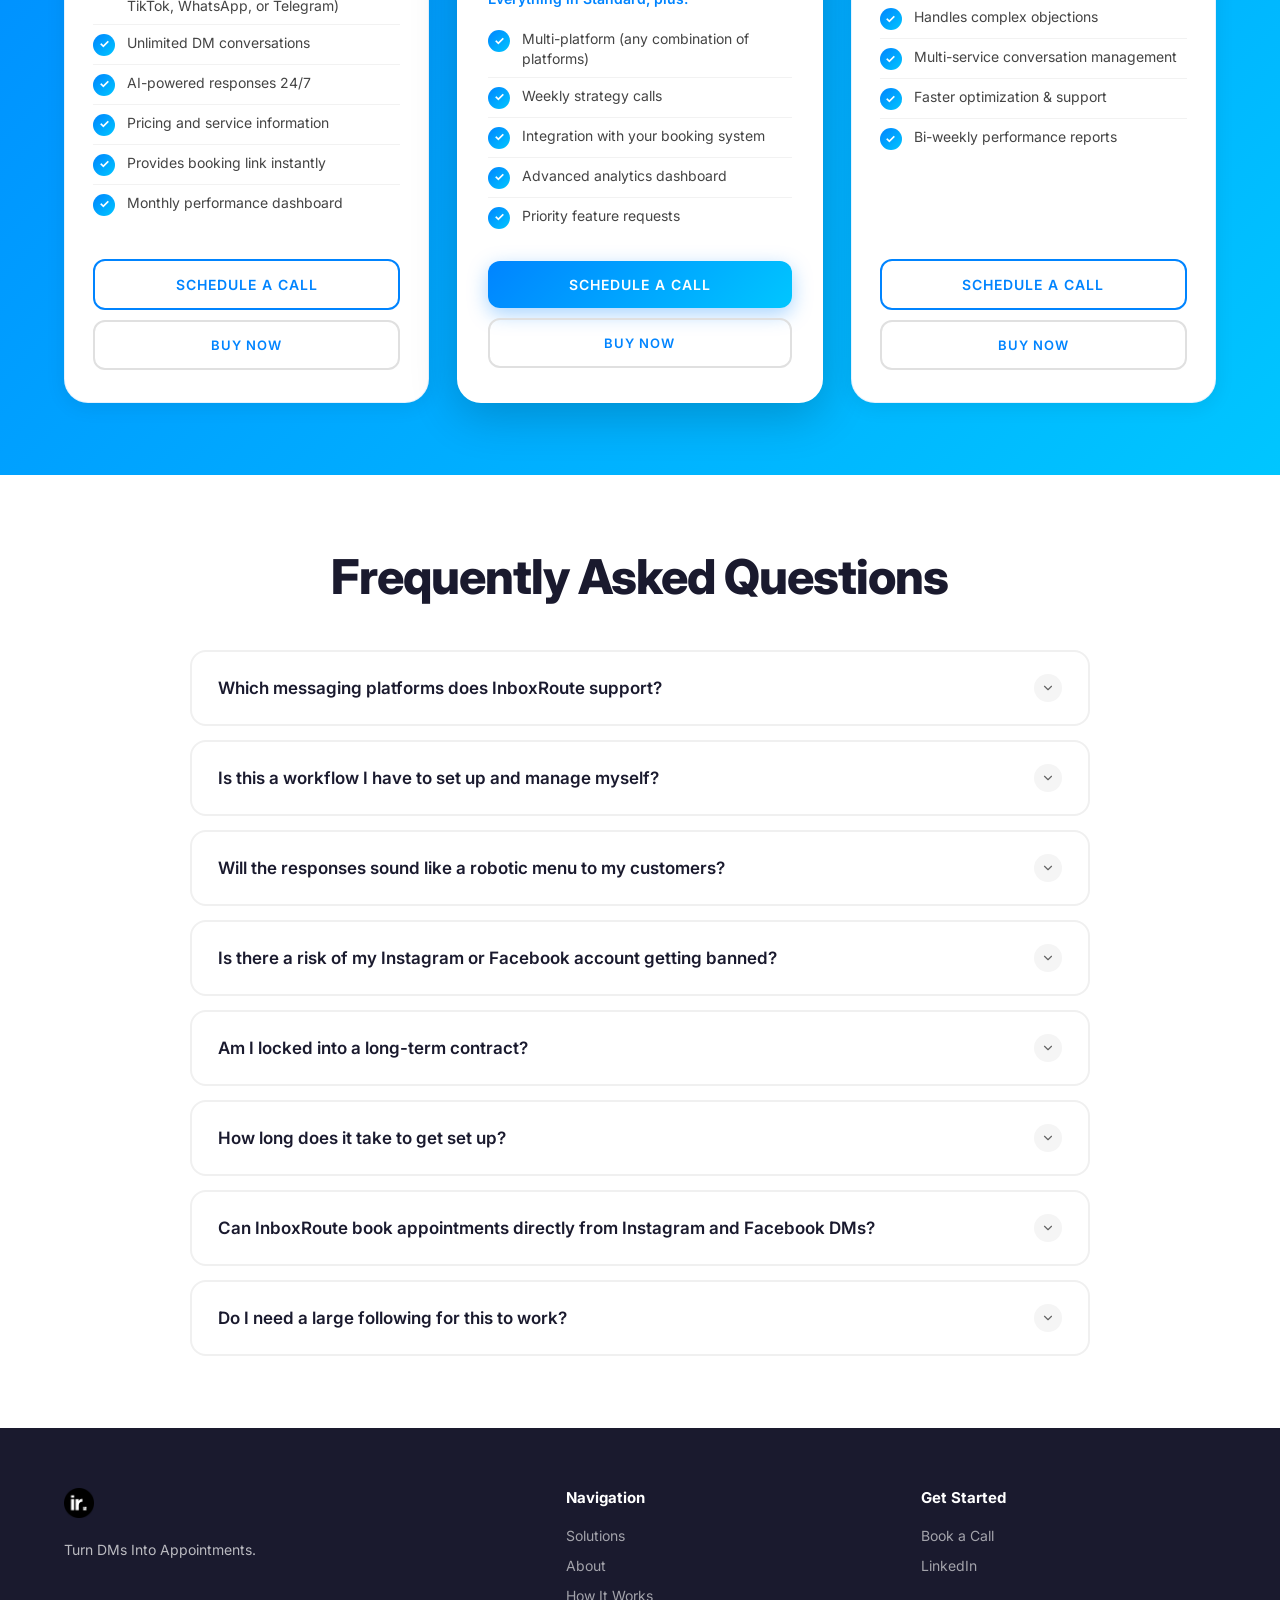
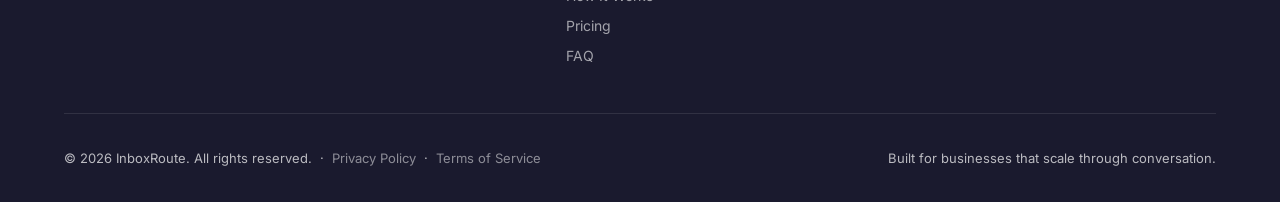
==== commit 2c792df6: "Expand platform mentions to include TikTok, WhatsApp, Telegram across meta tags, JSON-LD, and pricin" ====
--- a/index.html
+++ b/index.html
@@ -3,12 +3,12 @@
 <head>
   <meta charset="UTF-8">
   <meta name="viewport" content="width=device-width, initial-scale=1.0">
-  <meta name="description" content="Turn Instagram &amp; Facebook DMs into booked calls automatically. InboxRoute builds custom AI conversation workflows that reply, qualify, and close — 24/7.">
+  <meta name="description" content="Turn Instagram, Facebook, TikTok, WhatsApp, and Telegram DMs into booked calls automatically. InboxRoute builds custom AI conversation workflows that reply, qualify, and close — 24/7.">
   <link rel="canonical" href="https://www.inboxroute.net/">
   <meta property="og:type" content="website">
   <meta property="og:site_name" content="InboxRoute">
   <meta property="og:title" content="InboxRoute | Turn DMs Into Appointments">
-  <meta property="og:description" content="Turn Instagram &amp; Facebook DMs into booked calls automatically. InboxRoute builds custom AI conversation workflows that reply, qualify, and close — 24/7.">
+  <meta property="og:description" content="Turn Instagram, Facebook, TikTok, WhatsApp, and Telegram DMs into booked calls automatically. InboxRoute builds custom AI conversation workflows that reply, qualify, and close — 24/7.">
   <meta property="og:url" content="https://www.inboxroute.net/">
   <meta property="og:image" content="https://www.inboxroute.net/og-image.png">
   <meta property="og:image:width" content="1200">
@@ -16,7 +16,7 @@
   <meta property="og:image:alt" content="InboxRoute — Turn Your DMs into a 24/7 Revenue Engine">
   <meta name="twitter:card" content="summary_large_image">
   <meta name="twitter:title" content="InboxRoute | Turn DMs Into Appointments">
-  <meta name="twitter:description" content="Turn Instagram &amp; Facebook DMs into booked calls automatically. InboxRoute builds custom AI conversation workflows that reply, qualify, and close — 24/7.">
+  <meta name="twitter:description" content="Turn Instagram, Facebook, TikTok, WhatsApp, and Telegram DMs into booked calls automatically. InboxRoute builds custom AI conversation workflows that reply, qualify, and close — 24/7.">
   <meta name="twitter:image" content="https://www.inboxroute.net/og-image.png">
   <title>InboxRoute | Turn DMs Into Appointments</title>
   <link rel="icon" type="image/x-icon" href="/favicon.ico">
@@ -1447,7 +1447,7 @@
       "@type": "ImageObject",
       "url": "https://www.inboxroute.net/InboxRoute_Logo_transparent.png"
     },
-    "description": "Fully managed AI DM automation that turns Instagram and Facebook messages into booked calls and closed deals — 24/7.",
+    "description": "Fully managed AI DM automation that turns Instagram, Facebook, TikTok, WhatsApp, and Telegram messages into booked calls and closed deals — 24/7.",
     "contactPoint": {
       "@type": "ContactPoint",
       "contactType": "sales",
@@ -1477,8 +1477,8 @@
     "@type": "SoftwareApplication",
     "name": "InboxRoute",
     "applicationCategory": "BusinessApplication",
-    "operatingSystem": "Instagram, Facebook",
-    "description": "Fully managed AI DM automation that turns Instagram and Facebook messages into booked calls and closed deals — 24/7.",
+    "operatingSystem": "Instagram, Facebook, TikTok, WhatsApp, Telegram",
+    "description": "Fully managed AI DM automation that turns Instagram, Facebook, TikTok, WhatsApp, and Telegram messages into booked calls and closed deals — 24/7.",
     "url": "https://www.inboxroute.net",
     "offers": [
       {
@@ -2028,7 +2028,7 @@
           <span class="price-period">/month</span>
         </div>
         <ul class="plan-features">
-          <li>One Platform (Ex.Instagram)</li>
+          <li>One Platform (Instagram, Facebook, TikTok, WhatsApp, or Telegram)</li>
           <li>Unlimited DM conversations</li>
           <li>AI-powered responses 24/7</li>
           <li>Pricing and service information</li>
@@ -2059,7 +2059,7 @@
         </div>
         <p class="plan-label">Everything in Standard, plus:</p>
         <ul class="plan-features">
-          <li>Multi platform (Ex.Instagram & Facebook)</li>
+          <li>Multi-platform (any combination of platforms)</li>
           <li>Weekly strategy calls</li>
           <li>Integration with your booking system</li>
           <li>Advanced analytics dashboard</li>
